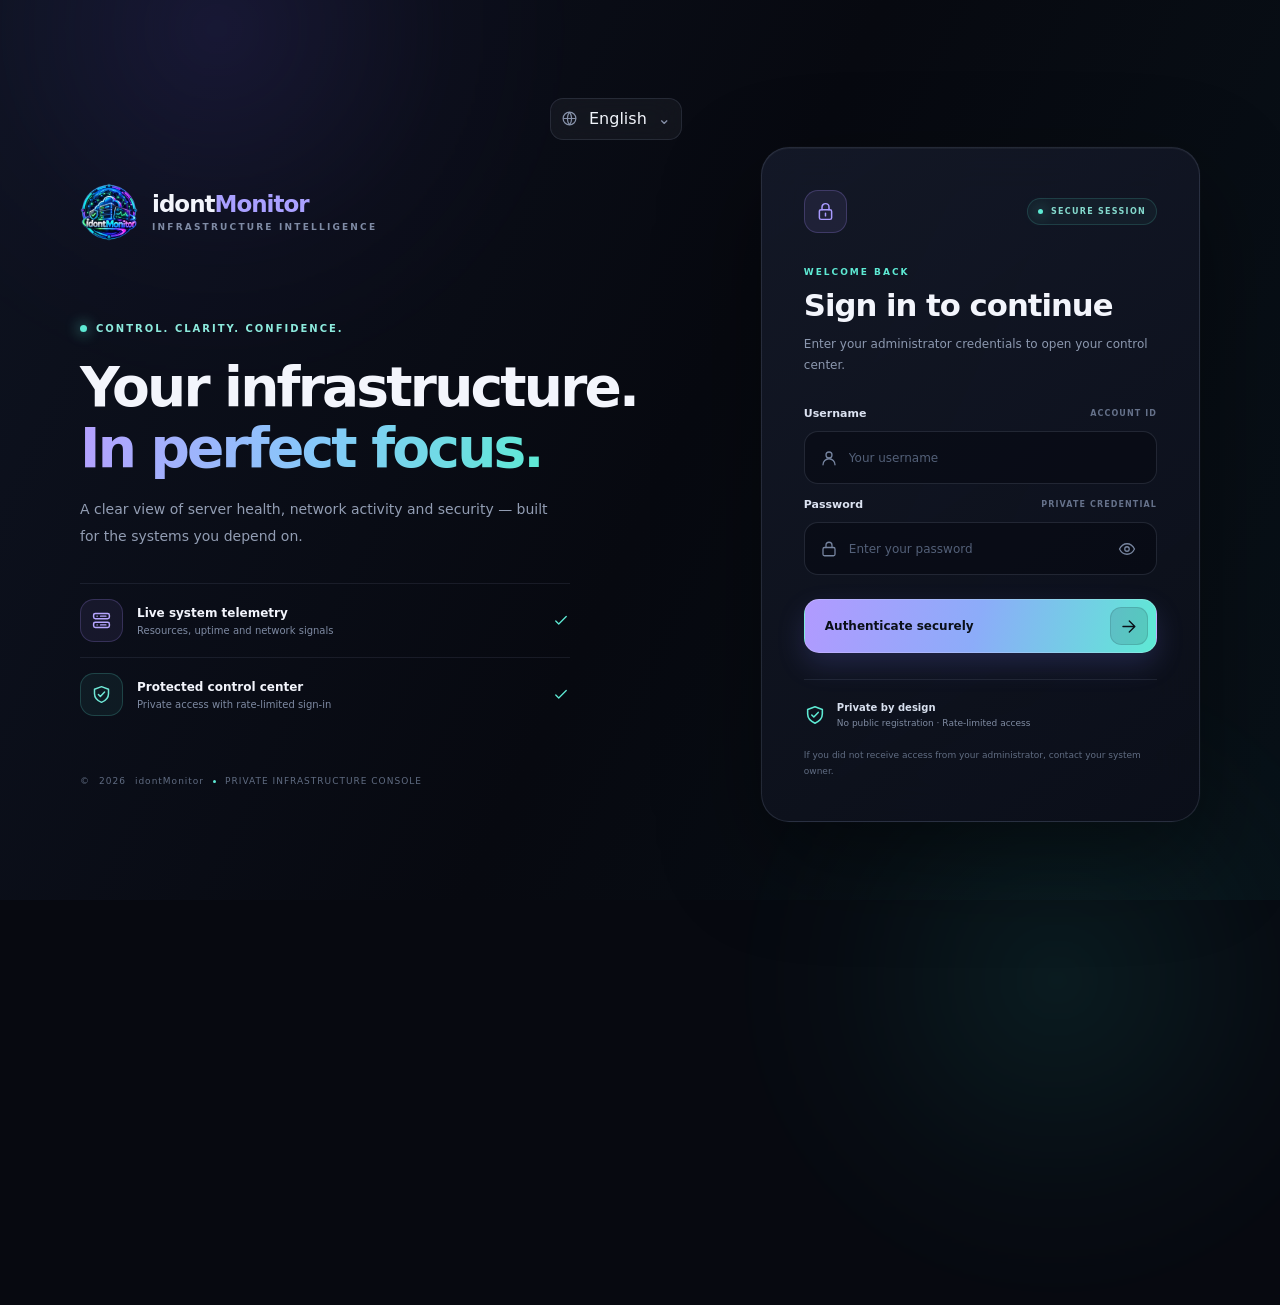
==== static/login.html @ 175f4ca8 "Update idontMonitor to v1.8.1" ====
<!doctype html>
<html lang="en">
<head>
<meta charset="utf-8">
<meta name="viewport" content="width=device-width,initial-scale=1,viewport-fit=cover">
<meta name="color-scheme" content="dark">
<meta name="theme-color" content="#070910">
<link rel="icon" type="image/svg+xml" href="/static/idontmonitor-mark.png?v=180">
<title>Secure access · idontMonitor</title>
<link rel="stylesheet" href="/static/style.css">
</head>
<body class="login-body">
<div class="login-grid" aria-hidden="true"></div>
<div class="login-orb login-orb-one" aria-hidden="true"></div>
<div class="login-orb login-orb-two" aria-hidden="true"></div>
<label class="language-control login-language" for="languageSelect"><svg viewBox="0 0 24 24" aria-hidden="true"><circle cx="12" cy="12" r="9"/><path d="M3 12h18M12 3a15 15 0 0 1 0 18M12 3a15 15 0 0 0 0 18"/></svg><select id="languageSelect" aria-label="Select language"><option value="en">English</option><option value="fa">فارسی</option></select></label>
<main class="login-layout">
  <section class="login-story" aria-label="idontMonitor introduction">
    <a class="login-brand" href="/login" aria-label="idontMonitor home">
      <span class="login-logo"><img src="/static/idontmonitor-mark.png?v=180" alt="idontMonitor logo" width="54" height="54"></span>
      <span><strong>idont<span>Monitor</span></strong><small>INFRASTRUCTURE INTELLIGENCE</small></span>
    </a>
    <div class="story-copy">
      <span class="story-kicker"><i></i> CONTROL. CLARITY. CONFIDENCE.</span>
      <h1>Your infrastructure.<br><span>In perfect focus.</span></h1>
      <p>A clear view of server health, network activity and security — built for the systems you depend on.</p>
    </div>
    <div class="login-feature-row">
      <div class="feature-icon"><svg viewBox="0 0 24 24" aria-hidden="true"><rect x="3" y="4" width="18" height="6" rx="2"/><rect x="3" y="14" width="18" height="6" rx="2"/><path d="M7 7h.01M7 17h.01M11 7h6M11 17h6"/></svg></div>
      <div><b>Live system telemetry</b><small>Resources, uptime and network signals</small></div>
      <span class="feature-check"><svg viewBox="0 0 24 24" aria-hidden="true"><path d="m5 12 4 4L19 6"/></svg></span>
    </div>
    <div class="login-feature-row">
      <div class="feature-icon mint-icon"><svg viewBox="0 0 24 24" aria-hidden="true"><path d="M12 3 20 6v5c0 5-3.5 8-8 10-4.5-2-8-5-8-10V6z"/><path d="m8.5 12 2.2 2.2 4.8-5"/></svg></div>
      <div><b>Protected control center</b><small>Private access with rate-limited sign-in</small></div>
      <span class="feature-check"><svg viewBox="0 0 24 24" aria-hidden="true"><path d="m5 12 4 4L19 6"/></svg></span>
    </div>
    <div class="login-copyright">© <span id="year"></span> idontMonitor <span class="copyright-dot"></span> PRIVATE INFRASTRUCTURE CONSOLE</div>
  </section>
  <section class="login-panel glass" aria-labelledby="loginTitle">
    <div class="panel-topline"><span class="secure-icon"><svg viewBox="0 0 24 24" aria-hidden="true"><rect x="5" y="10" width="14" height="11" rx="2"/><path d="M8 10V7a4 4 0 0 1 8 0v3M12 14v3"/></svg></span><span class="secure-label"><i></i> SECURE SESSION</span></div>
    <div class="login-heading"><p class="eyebrow">WELCOME BACK</p><h2 id="loginTitle">Sign in to continue</h2><p>Enter your administrator credentials to open your control center.</p></div>
    <form method="post" action="/login" id="loginForm" novalidate>
      <label for="username">Username <span>ACCOUNT ID</span></label>
      <div class="login-input-wrap"><svg viewBox="0 0 24 24" aria-hidden="true"><circle cx="12" cy="8" r="4"/><path d="M4 21a8 8 0 0 1 16 0"/></svg><input id="username" name="username" autocomplete="username" autocapitalize="none" spellcheck="false" required maxlength="128" placeholder="Your username"></div>
      <label for="password">Password <span>PRIVATE CREDENTIAL</span></label>
      <div class="login-input-wrap"><svg viewBox="0 0 24 24" aria-hidden="true"><rect x="4" y="10" width="16" height="11" rx="2"/><path d="M8 10V7a4 4 0 0 1 8 0v3"/></svg><input id="password" name="password" type="password" autocomplete="current-password" required maxlength="1024" placeholder="Enter your password"><button class="password-toggle" type="button" id="togglePassword" aria-label="Show password" title="Show password"><svg viewBox="0 0 24 24" aria-hidden="true"><path d="M2 12s3.5-7 10-7 10 7 10 7-3.5 7-10 7S2 12 2 12Z"/><circle cx="12" cy="12" r="3"/></svg></button></div>
      <p id="error" class="login-error" role="alert" hidden></p>
      <button class="login-submit" type="submit"><span class="submit-label">Authenticate securely</span><span class="submit-arrow"><svg viewBox="0 0 24 24" aria-hidden="true"><path d="M5 12h14M13 5l7 7-7 7"/></svg></span></button>
    </form>
    <div class="login-assurance"><svg viewBox="0 0 24 24" aria-hidden="true"><path d="M12 3 20 6v5c0 5-3.5 8-8 10-4.5-2-8-5-8-10V6z"/><path d="m8.5 12 2.2 2.2 4.8-5"/></svg><span><b>Private by design</b><small>No public registration · Rate-limited access</small></span></div>
    <p class="login-footnote">If you did not receive access from your administrator, contact your system owner.</p>
  </section>
</main>
<script>
const form=document.getElementById('loginForm');
const button=form.querySelector('.login-submit');
const errorBox=document.getElementById('error');
document.getElementById('year').textContent=new Date().getFullYear();
document.getElementById('togglePassword').addEventListener('click',()=>{const input=document.getElementById('password');const showing=input.type==='text';input.type=showing?'password':'text';const btn=document.getElementById('togglePassword');btn.setAttribute('aria-label',showing?'Show password':'Hide password');btn.title=showing?'Show password':'Hide password';});
form.addEventListener('submit',async e=>{e.preventDefault();errorBox.hidden=true;if(!form.reportValidity())return;button.disabled=true;button.classList.add('is-loading');button.querySelector('.submit-label').textContent='Verifying credentials…';const body=new URLSearchParams(new FormData(form));try{const r=await fetch('/login',{method:'POST',body,redirect:'manual',credentials:'same-origin'});if(r.status===303||r.type==='opaqueredirect'){location.href='/';return}const data=await r.json().catch(()=>({detail:'Sign-in failed. Please try again.'}));errorBox.textContent=data.detail||'Sign-in failed. Please try again.';errorBox.hidden=false;}catch{errorBox.textContent='Unable to reach the server. Check your connection and try again.';errorBox.hidden=false;}finally{button.disabled=false;button.classList.remove('is-loading');button.querySelector('.submit-label').textContent='Authenticate securely';}});
</script>
<script src="/static/i18n.js"></script></body>
</html>
---- static/style.css ----
@font-face{font-family:Vazirmatn;src:url("/static/fonts/Vazirmatn-Regular.ttf") format("truetype");font-weight:400;font-style:normal;font-display:swap}
@import url('');
:root{color-scheme:dark;--bg:#080a10;--panel:#10141f;--panel2:#141a28;--theme-glow:rgba(181,160,255,.14);--line:rgba(172,185,220,.13);--text:#f1f4fb;--muted:#8792aa;--purple:#a78bfa;--mint:#5eead4;--blue:#7dd3fc;--pink:#f0abfc;--amber:#fbbf24;--red:#fb7185;--radius:22px;font-family:Inter,ui-sans-serif,system-ui,-apple-system,BlinkMacSystemFont,"Segoe UI",sans-serif}*{box-sizing:border-box}html{scroll-behavior:smooth}body{margin:0;min-height:100vh;background:radial-gradient(ellipse at 12% -10%,rgba(124,58,237,.16),transparent 35%),radial-gradient(ellipse at 95% 15%,rgba(20,184,166,.09),transparent 28%),var(--bg);color:var(--text);overflow-x:hidden}body:after{content:"";position:fixed;inset:0;pointer-events:none;opacity:.12;background-image:linear-gradient(rgba(255,255,255,.025) 1px,transparent 1px),linear-gradient(90deg,rgba(255,255,255,.025) 1px,transparent 1px);background-size:36px 36px;mask-image:linear-gradient(to bottom,black,transparent 85%);z-index:-1}.aurora{display:none}.glass{background:linear-gradient(145deg,color-mix(in srgb,var(--panel) 94%,white 6%),color-mix(in srgb,var(--bg) 90%,var(--panel) 10%));border:1px solid var(--line);box-shadow:0 18px 60px rgba(0,0,0,.2)}.shell{display:grid;grid-template-columns:250px minmax(0,1fr);gap:26px;max-width:1720px;margin:auto;padding:26px;min-height:100vh}.sidebar{position:sticky;top:26px;height:calc(100vh - 52px);min-height:580px;border-radius:26px;padding:22px 14px;display:flex;flex-direction:column;z-index:30}.brand{display:flex;align-items:center;gap:12px;padding:2px 9px 28px;color:inherit;text-decoration:none}.brand-mark{display:grid;place-items:center;width:45px;height:45px;border-radius:15px;background:linear-gradient(145deg,#8b5cf6,#2dd4bf);color:#080a10;font-size:29px;font-weight:900;box-shadow:0 8px 30px rgba(139,92,246,.22)}.brand b{display:block;font-size:16px;letter-spacing:-.5px}.brand small{display:block;color:var(--muted);font-size:8px;letter-spacing:1.8px;margin-top:5px}.sidebar nav{display:grid;gap:6px}.sidebar nav a{display:flex;align-items:center;gap:13px;padding:13px 14px;border:1px solid transparent;border-radius:14px;color:#9da8be;text-decoration:none;font-size:13px;transition:.2s}.sidebar nav a:hover{background:rgba(255,255,255,.035);color:white}.sidebar nav a.active{background:linear-gradient(100deg,rgba(167,139,250,.17),rgba(94,234,212,.055));border-color:rgba(167,139,250,.2);color:white;box-shadow:inset 3px 0 var(--purple)}.nav-icon{width:21px;text-align:center;color:var(--purple);font-size:18px}.sidebar-bottom{margin-top:auto;border-top:1px solid var(--line);padding:17px 8px 2px;display:flex;align-items:center;gap:8px;flex-wrap:wrap;font-size:10px;color:var(--muted)}.sidebar-bottom small{margin-left:auto}.dot,.live-pill i,.status-badge i{width:7px;height:7px;border-radius:50%;background:var(--mint);box-shadow:0 0 12px var(--mint);display:inline-block;flex:0 0 auto}.main{min-width:0;padding:4px 0 0}.topbar{display:flex;justify-content:space-between;align-items:center;gap:18px;margin:6px 2px 30px}.eyebrow{font-size:9px;letter-spacing:2px;color:var(--mint);font-weight:800;margin:0 0 10px}.topbar h1{font-size:clamp(28px,3vw,42px);letter-spacing:-1.8px;margin:0;font-weight:720}.muted{color:var(--muted);font-size:13px;margin:8px 0 0}.top-actions{display:flex;align-items:center;gap:9px}.live-pill,.status-badge{font-size:9px;letter-spacing:1px;border:1px solid rgba(94,234,212,.18);background:rgba(94,234,212,.055);color:var(--mint);padding:10px 12px;border-radius:99px;display:flex;gap:8px;align-items:center;white-space:nowrap}.live-pill i{width:6px;height:6px}.icon-btn,.ghost,.primary{border:1px solid var(--line);background:rgba(255,255,255,.035);color:var(--text);border-radius:12px;padding:11px 14px;cursor:pointer;font:inherit;transition:.18s}.icon-btn:hover,.ghost:hover{border-color:rgba(167,139,250,.55);background:rgba(167,139,250,.08)}button:focus-visible,a:focus-visible,input:focus-visible,select:focus-visible{outline:2px solid var(--mint);outline-offset:3px}button:active{transform:scale(.98)}.page-view[hidden]{display:none!important}.page-view{display:grid;gap:18px;align-content:start;min-width:0}.stats-grid{display:grid;grid-template-columns:repeat(4,minmax(0,1fr));gap:14px}.metric{position:relative;overflow:hidden;border-radius:21px;padding:20px;min-width:0;isolation:isolate}.metric:before{content:"";position:absolute;right:-35px;top:-48px;width:130px;height:130px;border-radius:50%;background:var(--accent);filter:blur(55px);opacity:.17;z-index:-1}.purple{--accent:var(--purple)}.mint{--accent:var(--mint)}.blue{--accent:var(--blue)}.pink{--accent:var(--pink)}.metric-head{display:flex;justify-content:space-between;align-items:center;font-size:9px;letter-spacing:1.1px;color:#a7b2c8;gap:6px}.metric-icon{font-size:20px;color:var(--accent)}.metric-value{display:flex;align-items:baseline;gap:5px;margin:23px 0 16px;min-width:0}.metric-value strong{font-size:clamp(28px,3vw,40px);letter-spacing:-1.8px;overflow-wrap:anywhere;font-weight:720}.metric-value em{font-size:13px;color:var(--accent);font-style:normal}.metric-value.compact strong{font-size:clamp(22px,2vw,30px)}.meter{height:5px;border-radius:99px;background:rgba(255,255,255,.07);overflow:hidden}.meter i{display:block;height:100%;width:0;background:var(--accent,var(--purple));border-radius:99px;box-shadow:0 0 14px var(--accent,var(--purple));transition:width .45s}.metric-foot{display:flex;justify-content:space-between;gap:8px;margin-top:12px;color:var(--muted);font-size:10px}.spark{width:calc(100% + 20px);height:32px;margin:12px -10px -10px}.spark path{fill:none;stroke:var(--accent);stroke-width:2.2;vector-effect:non-scaling-stroke;filter:drop-shadow(0 0 4px var(--accent))}.network-note{font-size:10px;color:var(--muted);margin-top:12px;line-height:1.6}.quota-mini,.quota-track{height:7px;border-radius:99px;background:rgba(255,255,255,.07);overflow:hidden;margin-top:12px}.quota-mini i,.quota-track i{display:block;height:100%;width:0;background:linear-gradient(90deg,var(--purple),var(--mint));border-radius:99px;transition:width .4s}.panel{border-radius:var(--radius);padding:24px;min-width:0}.panel-head{display:flex;justify-content:space-between;align-items:flex-start;gap:14px;margin-bottom:22px}.panel h2{font-size:19px;letter-spacing:-.55px;margin:0}.section-sub{color:var(--muted);font-size:11px;line-height:1.7;margin:7px 0 0}.status-badge{font-size:9px;padding:8px 10px}.host-info{display:grid;grid-template-columns:repeat(2,minmax(0,1fr));gap:0 26px}.host-info>div{display:flex;justify-content:space-between;align-items:center;gap:12px;padding:14px 0;border-bottom:1px solid rgba(255,255,255,.055);min-width:0}.host-info span{font-size:11px;color:var(--muted)}.host-info b{font-size:11px;font-weight:550;text-align:right;max-width:65%;overflow-wrap:anywhere}.host-footer{border-top:1px solid var(--line);padding-top:15px;margin-top:12px;display:flex;align-items:center;gap:8px;color:var(--muted);font-size:10px}.chart-wrap{height:330px;position:relative}.chart-wrap canvas,.traffic-chart-wrap canvas{width:100%;height:100%;display:block}.chart-empty{position:absolute;inset:0;display:grid;place-items:center;color:var(--muted);font-size:12px;pointer-events:none}.chart-foot{display:flex;justify-content:space-between;gap:12px;color:var(--muted);font-size:10px;margin-top:15px}.legend{font-size:10px;color:var(--muted);display:flex;align-items:center;gap:7px;white-space:nowrap}.legend i{width:8px;height:8px;border-radius:50%;display:inline-block;margin-left:5px}.legend-purple{background:var(--purple);box-shadow:0 0 9px var(--purple)}.legend-mint{background:var(--mint);box-shadow:0 0 9px var(--mint)}.resource-row{margin:23px 0}.resource-row-head{display:flex;justify-content:space-between;gap:12px;font-size:12px;margin-bottom:9px}.resource-row-head span{color:#b6c0d3}.resource-row-head b{font-weight:550}.note{font-size:10px;color:var(--muted);line-height:1.8;margin:17px 0 0}.traffic-panel{overflow:hidden}.period-chip{padding:7px 10px;border:1px solid var(--line);border-radius:99px;color:var(--mint);font-size:9px;letter-spacing:1px;white-space:nowrap}.traffic-total{display:flex;align-items:baseline;gap:10px;flex-wrap:wrap}.traffic-total strong{font-size:clamp(30px,3.5vw,44px);letter-spacing:-1.8px}.traffic-total span{color:var(--muted);font-size:12px}.quota-track{height:9px;margin:17px 0 20px}.traffic-stats{display:grid;grid-template-columns:repeat(3,minmax(0,1fr));gap:10px}.traffic-stats>div{padding:15px;border-radius:15px;background:rgba(255,255,255,.025);border:1px solid rgba(255,255,255,.055);min-width:0}.traffic-stats span{display:block;color:var(--muted);font-size:10px;margin-bottom:8px}.traffic-stats b{font-size:13px;overflow-wrap:anywhere}.traffic-cumulative{margin:18px 0}.traffic-chart-wrap{height:120px;margin-top:20px}.settings-form{display:grid;gap:11px;max-width:680px}.settings-form label{font-size:12px;color:#dce4f3;margin-top:7px}.settings-form label span{display:block;color:var(--muted);font-size:10px;margin-top:5px;line-height:1.6}.settings-form input,.settings-form select{width:100%;min-height:46px;border:1px solid var(--line);border-radius:13px;background:#0c111c;color:var(--text);padding:12px 13px;font:inherit}.settings-form input:focus,.settings-form select:focus{border-color:var(--purple);outline:none;box-shadow:0 0 0 3px rgba(167,139,250,.1)}.form-actions{display:flex;align-items:center;gap:12px;flex-wrap:wrap;margin-top:9px}.primary{background:linear-gradient(110deg,#a78bfa,#5eead4);color:#071014;border:0;font-weight:800;padding:13px 17px}.form-actions span{font-size:11px;color:var(--mint)}.security-summary{padding:14px 16px;border:1px solid var(--line);border-radius:14px;background:rgba(255,255,255,.025);font-size:12px;font-weight:650;margin:0 0 12px}.security-summary.all-good{color:var(--mint);border-color:rgba(94,234,212,.22)}.security-summary.has-warning{color:var(--amber);border-color:rgba(251,191,36,.24)}.security-summary.has-unknown{color:var(--purple)}.security-list{display:grid;grid-template-columns:repeat(2,minmax(0,1fr));gap:10px}.security-list .security-item{display:flex;align-items:flex-start;gap:12px;margin:0;padding:15px;border:1px solid rgba(255,255,255,.06);background:rgba(255,255,255,.018);border-radius:15px}.security-state{width:30px;height:30px;display:grid;place-items:center;border-radius:10px;flex:0 0 auto;font-weight:800}.security-state.pass{color:var(--mint);background:rgba(94,234,212,.1)}.security-state.warn{color:var(--amber);background:rgba(251,191,36,.1)}.security-state.unknown{color:var(--purple);background:rgba(167,139,250,.1)}.security-item b{display:block;font-size:12px}.security-item small{display:block;color:var(--muted);font-size:10px;line-height:1.7;margin-top:5px}footer{display:flex;justify-content:space-between;gap:12px;flex-wrap:wrap;color:var(--muted);font-size:10px;padding:24px 4px 10px}.mobile-top{display:none}.nav-backdrop{position:fixed;inset:0;z-index:49;background:rgba(3,5,12,.72);backdrop-filter:blur(7px);-webkit-backdrop-filter:blur(7px)}.nav-backdrop[hidden]{display:none!important}.toast{position:fixed;bottom:24px;left:50%;transform:translate(-50%,20px);opacity:0;pointer-events:none;background:#151d2b;border:1px solid var(--line);border-radius:13px;padding:13px 17px;color:var(--text);font-size:12px;box-shadow:0 18px 55px #0008;transition:.2s;z-index:80;max-width:90vw}.toast.show{opacity:1;transform:translate(-50%,0)}
@media(max-width:1250px){.shell{grid-template-columns:220px minmax(0,1fr);gap:18px;padding:18px}.stats-grid{grid-template-columns:repeat(2,minmax(0,1fr))}}
@media(max-width:760px){.shell{display:block;padding:0 13px 25px}.mobile-top{display:flex;align-items:center;justify-content:space-between;position:sticky;top:0;z-index:45;padding:calc(10px + env(safe-area-inset-top)) 14px 10px;margin:0 -13px 19px;border-width:0 0 1px;border-radius:0;background:rgba(8,10,16,.91);backdrop-filter:blur(18px)}.mobile-top .brand{padding:0;gap:9px}.mobile-top .brand-mark{width:36px;height:36px;border-radius:12px;font-size:23px}.mobile-top .brand b{font-size:14px}.mobile-top .brand small{font-size:7px}.sidebar{display:flex;position:fixed;top:0;bottom:0;left:auto;right:0;width:min(84vw,340px);height:100dvh;min-height:0;max-height:100dvh;overflow-y:auto;overscroll-behavior:contain;padding:calc(20px + env(safe-area-inset-top)) 16px calc(18px + env(safe-area-inset-bottom));border-radius:24px 0 0 24px;background:rgba(10,13,23,.985);box-shadow:-24px 0 80px #000b;z-index:60;transform:translateX(110%);visibility:hidden;pointer-events:none;transition:transform .24s ease,visibility .24s ease}.sidebar.open{transform:translateX(0);visibility:visible;pointer-events:auto}.sidebar.open~.main{pointer-events:none}.desktop-brand{display:flex;padding:2px 6px 25px}.sidebar nav{display:grid;grid-template-columns:minmax(0,1fr);gap:7px}.sidebar nav a{font-size:13px;padding:15px 13px;min-height:49px}.sidebar nav a.active{box-shadow:inset -3px 0 var(--purple);border-color:rgba(167,139,250,.25)}.sidebar-bottom{margin-top:auto;padding-top:18px}.main{padding:0}.topbar{align-items:flex-start;margin:5px 1px 20px;gap:9px}.topbar h1{font-size:29px}.topbar .muted{font-size:12px}.top-actions{gap:6px;flex-wrap:wrap;justify-content:flex-end}.live-pill{padding:8px;font-size:8px}.ghost{font-size:11px;padding:9px 10px}.icon-btn{padding:9px 11px}.stats-grid{grid-template-columns:repeat(2,minmax(0,1fr));gap:10px}.metric{padding:15px 13px 12px;border-radius:18px}.metric-head{font-size:8px;letter-spacing:.55px}.metric-icon{font-size:16px}.metric-value{margin:17px 0 13px}.metric-value strong{font-size:clamp(24px,7vw,34px)}.metric-value.compact strong{font-size:clamp(18px,5vw,25px)}.metric-foot{font-size:9px;gap:5px;flex-wrap:wrap}.panel{padding:17px;border-radius:19px}.panel h2{font-size:18px}.page-view{gap:12px}.host-info{grid-template-columns:1fr}.host-info>div{padding:11px 0}.chart-wrap{height:255px}.chart-foot{font-size:9px}.traffic-total strong{font-size:32px}.traffic-stats{gap:7px}.traffic-stats>div{padding:11px 9px}.traffic-stats span{font-size:9px}.traffic-stats b{font-size:12px}.traffic-chart-wrap{height:100px}.section-sub{font-size:10px}.settings-form input,.settings-form select{min-height:48px;font-size:16px}.security-list{grid-template-columns:1fr}.form-actions .primary{width:100%}footer{font-size:9px;padding-bottom:calc(20px + env(safe-area-inset-bottom))}}
@media(max-width:370px){.shell{padding-left:9px;padding-right:9px}.mobile-top{margin-left:-9px;margin-right:-9px}.topbar{display:block}.top-actions{justify-content:flex-start;margin-top:13px}.metric{padding:13px 10px}.metric-head{font-size:7px}.metric-foot{font-size:8px}.traffic-stats{grid-template-columns:1fr}.traffic-stats>div{display:flex;justify-content:space-between;align-items:center}.traffic-stats span{margin:0}}
@media(prefers-reduced-motion:reduce){*,*:before,*:after{scroll-behavior:auto!important;animation:none!important;transition:none!important}}

/* v1.4.1 Theme Studio and account security */
.theme-grid{display:grid;grid-template-columns:repeat(4,minmax(0,1fr));gap:13px;margin:8px 0 18px}
.theme-card{min-width:0;text-align:left;color:var(--text);background:rgba(255,255,255,.025);border:1px solid var(--line);border-radius:17px;padding:10px;cursor:pointer;transition:transform .18s,border-color .18s,box-shadow .18s}
.theme-card:hover{transform:translateY(-2px);border-color:var(--purple)}
.theme-card.active{border-color:var(--purple);box-shadow:0 0 0 1px var(--purple),0 8px 28px var(--theme-glow)}
.theme-preview{height:68px;display:flex;align-items:flex-end;gap:5px;padding:8px;border-radius:11px;margin-bottom:10px;background:#090b14}
.theme-preview i{display:block;height:30%;flex:1;border-radius:5px;background:var(--ta)}
.theme-preview i:nth-child(2){height:70%;background:var(--tb)}.theme-preview i:nth-child(3){height:48%;background:var(--tc)}
.theme-preview.nebula{--ta:#b5a0ff;--tb:#5ce7cf;--tc:#818cf8}.theme-preview.cyber{--ta:#5ce7cf;--tb:#82adff;--tc:#a7f3d0}.theme-preview.crimson{--ta:#ff5470;--tb:#ff9a62;--tc:#fda4af}.theme-preview.arctic{--ta:#7dd3fc;--tb:#818cf8;--tc:#c4b5fd}.theme-preview.emerald{--ta:#4ade80;--tb:#2dd4bf;--tc:#a3e635}.theme-preview.solar{--ta:#fbbf24;--tb:#fb7185;--tc:#fdba74}.theme-preview.ultra{--ta:#d1d5db;--tb:#818cf8;--tc:#6b7280}
.theme-card b,.theme-card small{display:block;overflow-wrap:anywhere}.theme-card b{font-size:12px}.theme-card small{font-size:10px;color:var(--muted);margin-top:5px}
.panel-inset{margin-top:22px;padding-top:22px;border-top:1px solid var(--line)}.audit-list{display:grid;gap:9px}.audit-row{display:flex;align-items:center;gap:12px;padding:13px;border:1px solid var(--line);border-radius:13px;background:rgba(255,255,255,.02)}.audit-dot{width:9px;height:9px;border-radius:50%;flex:0 0 auto}.audit-dot.success{background:var(--mint);box-shadow:0 0 12px var(--mint)}.audit-dot.failed{background:var(--red);box-shadow:0 0 12px var(--red)}.audit-info{min-width:0;display:grid;gap:5px}.audit-info b{font-size:12px;overflow-wrap:anywhere}.audit-info small{font-size:10px;color:var(--muted);overflow-wrap:anywhere}
.form-divider{height:1px;background:var(--line);margin:25px 0}.settings-form input[type=password]{letter-spacing:.04em}
@media(max-width:900px){.theme-grid{grid-template-columns:repeat(2,minmax(0,1fr))}}@media(max-width:430px){.theme-card{padding:8px}.theme-preview{height:54px}.theme-card b{font-size:11px}}

@media(prefers-reduced-motion:reduce){.sidebar,.nav-backdrop,.meter i,.quota-track i{transition:none!important;scroll-behavior:auto!important}}

/* v1.6.0 — secure access experience and SVG icon system */
.brand-mark svg,.nav-icon svg,.icon-btn svg{width:1em;height:1em;display:block;fill:none;stroke:currentColor;stroke-width:1.8;stroke-linecap:round;stroke-linejoin:round}
.brand-mark svg{width:30px;height:30px;stroke:#081018;stroke-width:2.1}.brand-mark{flex:0 0 auto}.nav-icon{display:grid;place-items:center}.nav-icon svg{width:20px;height:20px}.icon-btn svg{width:19px;height:19px}.icon-btn{display:inline-flex;align-items:center;justify-content:center;gap:8px}
.login-body{min-height:100vh;min-height:100dvh;display:grid;place-items:center;position:relative;isolation:isolate;overflow:hidden;padding:clamp(22px,5vw,72px);background:#070910;color:#f3f5fc;font-family:Inter,ui-sans-serif,system-ui,-apple-system,BlinkMacSystemFont,"Segoe UI",sans-serif}
.login-body:after{opacity:.17;background-size:44px 44px;mask-image:radial-gradient(ellipse at 52% 45%,#000 0%,transparent 78%)}
.login-grid{position:absolute;inset:0;z-index:-3;pointer-events:none;background:linear-gradient(115deg,rgba(14,19,33,.95),rgba(7,9,16,.97) 52%,rgba(8,17,24,.96))}
.login-orb{position:absolute;z-index:-2;pointer-events:none;border-radius:50%;filter:blur(2px);opacity:.55;animation:login-float 14s ease-in-out infinite alternate}
.login-orb-one{width:min(58vw,760px);aspect-ratio:1;top:-38%;left:-12%;background:radial-gradient(circle,rgba(124,91,255,.2),rgba(124,91,255,.04) 44%,transparent 70%)}
.login-orb-two{width:min(52vw,650px);aspect-ratio:1;bottom:-45%;right:-8%;background:radial-gradient(circle,rgba(45,212,191,.17),rgba(45,212,191,.035) 48%,transparent 72%);animation-delay:-6s}
.login-layout{width:min(1120px,100%);display:grid;grid-template-columns:minmax(0,1.05fr) minmax(350px,.78fr);align-items:center;gap:clamp(34px,7vw,100px);margin:auto}
.login-story{min-width:0;padding:10px 0}.login-brand{display:inline-flex;align-items:center;gap:14px;color:inherit;text-decoration:none}.login-logo{width:54px;height:54px;border-radius:18px;display:grid;place-items:center;background:linear-gradient(145deg,#a78bfa,#5eead4);box-shadow:0 12px 40px rgba(139,92,246,.25),inset 0 1px rgba(255,255,255,.6)}.login-logo svg{width:39px;height:39px;fill:none;stroke:#091018;stroke-width:2.3;stroke-linecap:round;stroke-linejoin:round}.login-brand strong{display:block;font-size:23px;letter-spacing:-1px;font-weight:800}.login-brand strong span{color:#a9a0ff}.login-brand small{display:block;color:#7f8ba5;font-size:9px;letter-spacing:2.2px;margin-top:5px;font-weight:750}
.story-copy{margin:clamp(42px,8vh,88px) 0 34px}.story-kicker{display:inline-flex;align-items:center;gap:9px;color:#8ceadd;font-size:10px;letter-spacing:2px;font-weight:800}.story-kicker i,.secure-label i{width:7px;height:7px;display:inline-block;border-radius:50%;background:#5eead4;box-shadow:0 0 14px #5eead4}.story-copy h1{font-size:clamp(36px,4.3vw,61px);line-height:1.1;letter-spacing:-2.8px;margin:21px 0 18px;font-weight:760}.story-copy h1 span{background:linear-gradient(100deg,#b5a0ff 0%,#85c9f9 52%,#5eead4 100%);color:transparent;background-clip:text;-webkit-background-clip:text}.story-copy>p{max-width:470px;color:#929db3;font-size:14px;line-height:1.9;margin:0}
.login-feature-row{display:flex;align-items:center;gap:14px;padding:15px 0;border-top:1px solid rgba(173,188,220,.1);max-width:490px}.feature-icon{width:43px;height:43px;display:grid;place-items:center;border:1px solid rgba(167,139,250,.22);background:rgba(167,139,250,.08);border-radius:14px;color:#b6a5ff;flex:0 0 auto}.feature-icon svg,.feature-check svg,.secure-icon svg,.login-input-wrap>svg,.password-toggle svg,.login-submit svg,.login-assurance>svg{width:21px;height:21px;fill:none;stroke:currentColor;stroke-width:1.7;stroke-linecap:round;stroke-linejoin:round}.mint-icon{color:#6fe8d6;border-color:rgba(94,234,212,.2);background:rgba(94,234,212,.06)}.login-feature-row>div:nth-child(2){min-width:0;display:grid;gap:5px}.login-feature-row b{font-size:12px;font-weight:700}.login-feature-row small{color:#7e8aa2;font-size:10px}.feature-check{margin-left:auto;color:#5eead4;display:grid;place-items:center}.feature-check svg{width:18px;height:18px}.login-copyright{display:flex;align-items:center;gap:9px;margin-top:clamp(30px,5vh,55px);color:#606c82;font-size:9px;letter-spacing:1px;flex-wrap:wrap}.copyright-dot{width:3px;height:3px;background:#5eead4;border-radius:50%}
.login-panel{padding:clamp(25px,3.4vw,42px);border-radius:28px;background:linear-gradient(145deg,rgba(20,25,40,.94),rgba(11,15,25,.96));border-color:rgba(173,188,220,.15);box-shadow:0 35px 100px rgba(0,0,0,.42),0 0 0 1px rgba(255,255,255,.015),inset 0 1px rgba(255,255,255,.045);min-width:0;backdrop-filter:blur(22px);-webkit-backdrop-filter:blur(22px)}.panel-topline{display:flex;align-items:center;justify-content:space-between;gap:12px;margin-bottom:34px}.secure-icon{width:43px;height:43px;border-radius:14px;display:grid;place-items:center;color:#a99aff;border:1px solid rgba(167,139,250,.24);background:rgba(167,139,250,.09)}.secure-label{display:flex;align-items:center;gap:8px;border:1px solid rgba(94,234,212,.16);background:rgba(94,234,212,.045);border-radius:99px;padding:8px 10px;color:#85dace;font-size:8px;letter-spacing:1.3px;font-weight:800}.secure-label i{width:5px;height:5px}.login-heading .eyebrow{margin-bottom:10px}.login-heading h2{font-size:clamp(25px,2.4vw,31px);letter-spacing:-1px;margin:0;font-weight:760}.login-heading>p:last-child{font-size:12px;color:#8c98af;line-height:1.8;margin:11px 0 27px}.login-panel form{display:grid;gap:11px}.login-panel form>label{display:flex;align-items:center;justify-content:space-between;gap:12px;color:#dce3f2;font-size:11px;font-weight:650;margin-top:3px}.login-panel form>label span{color:#65718a;font-size:8px;letter-spacing:1.1px;font-weight:750}.login-input-wrap{display:flex;align-items:center;gap:11px;min-height:53px;padding:0 15px;border:1px solid rgba(159,174,207,.16);border-radius:14px;background:rgba(5,8,15,.48);color:#7785a0;transition:border-color .2s,box-shadow .2s,background .2s}.login-input-wrap:focus-within{border-color:rgba(167,139,250,.75);background:rgba(10,13,24,.8);box-shadow:0 0 0 4px rgba(167,139,250,.09),0 0 25px rgba(167,139,250,.055)}.login-input-wrap>svg{width:18px;height:18px;flex:0 0 auto}.login-input-wrap input{width:100%;min-width:0;border:0;outline:0;background:transparent;color:#f3f5fc;font:inherit;font-size:12px;padding:15px 0;box-shadow:none!important}.login-input-wrap input::placeholder{color:#536078}.password-toggle{display:grid;place-items:center;flex:0 0 auto;border:0;background:transparent;color:#7886a0;padding:5px;cursor:pointer}.password-toggle:hover{color:#d6d8ff}.password-toggle svg{width:18px;height:18px}.login-submit{margin-top:13px;min-height:54px;width:100%;display:flex;align-items:center;justify-content:space-between;gap:12px;padding:7px 8px 7px 20px;border:1px solid rgba(255,255,255,.18);border-radius:15px;background:linear-gradient(105deg,#b19aff 0%,#8cacf9 49%,#5eead4 100%);color:#0a1018;font:inherit;font-size:12px;font-weight:800;cursor:pointer;box-shadow:0 12px 28px rgba(111,117,237,.2);transition:transform .2s,filter .2s,box-shadow .2s}.login-submit:hover{filter:brightness(1.06);transform:translateY(-1px);box-shadow:0 15px 34px rgba(111,117,237,.28)}.login-submit:disabled{cursor:wait;opacity:.8;transform:none}.submit-arrow{width:38px;height:38px;display:grid;place-items:center;border-radius:11px;background:rgba(5,12,20,.12);border:1px solid rgba(5,12,20,.12)}.submit-arrow svg{width:19px;height:19px}.login-submit.is-loading .submit-arrow{animation:login-pulse 1s ease-in-out infinite}.login-error{margin:4px 0 0;padding:11px 12px;border:1px solid rgba(251,113,133,.24);border-radius:11px;background:rgba(251,113,133,.07);color:#ff9aa9;font-size:11px;line-height:1.65}.login-error[hidden]{display:none}.login-assurance{display:flex;align-items:center;gap:11px;border-top:1px solid rgba(173,188,220,.11);margin-top:26px;padding-top:22px;color:#5eead4}.login-assurance>svg{width:22px;height:22px;flex:0 0 auto}.login-assurance span{display:grid;gap:5px}.login-assurance b{font-size:10px;color:#d8e0ef}.login-assurance small{font-size:9px;color:#7f8ba2}.login-footnote{font-size:9px;line-height:1.8;color:#606c82;margin:19px 0 0}.login-panel button:focus-visible,.login-panel input:focus-visible{outline:2px solid #5eead4;outline-offset:3px}
@keyframes login-float{from{transform:translate3d(0,0,0) scale(1)}to{transform:translate3d(35px,25px,0) scale(1.08)}}@keyframes login-pulse{50%{opacity:.55;transform:scale(.94)}}
@media(max-width:850px){.login-body{display:block;padding:clamp(18px,4vw,30px) 18px 32px;overflow-x:clip}.login-layout{display:flex;flex-direction:column;align-items:stretch;gap:25px;width:100%;max-width:520px;margin:0 auto}.login-story{width:100%;min-width:0}.login-panel{width:100%;min-width:0;padding:clamp(21px,4.5vw,30px);border-radius:24px}.story-copy h1{font-size:clamp(34px,7vw,46px);letter-spacing:-1.8px}.login-brand strong{font-size:20px}.login-feature-row small{line-height:1.6}.login-copyright{display:none}}
@media(max-width:680px){.login-body{display:block;padding:23px 16px 30px}.login-layout{display:flex;flex-direction:column;align-items:stretch;gap:27px;max-width:440px}.login-story{padding:0}.login-logo{width:46px;height:46px;border-radius:15px}.login-logo svg{width:33px;height:33px}.login-brand strong{font-size:19px}.login-brand small{font-size:8px;letter-spacing:1.7px}.story-copy{margin:31px 0 20px}.story-kicker{font-size:8px;letter-spacing:1.5px}.story-copy h1{font-size:clamp(34px,9vw,45px);margin:15px 0 10px;letter-spacing:-1.8px}.story-copy>p{font-size:12px;line-height:1.75}.login-feature-row{padding:11px 0;gap:10px}.feature-icon{width:37px;height:37px;border-radius:12px}.login-feature-row b{font-size:11px}.login-feature-row small{font-size:9px}.login-copyright{display:none}.login-panel{padding:24px 21px;border-radius:23px}.panel-topline{margin-bottom:24px}.login-heading h2{font-size:26px}.login-heading>p:last-child{margin-bottom:22px}.login-input-wrap{min-height:51px}.login-submit{min-height:52px}.login-assurance{margin-top:22px;padding-top:18px}.login-footnote{margin-top:15px}.login-orb-one{width:100vw;top:-15%;left:-35%}.login-orb-two{width:100vw;bottom:-12%;right:-40%}}
@media(prefers-reduced-motion:reduce){.login-orb,.login-submit.is-loading .submit-arrow{animation:none!important}.login-submit{transition:none!important}}

.metric-icon svg{display:block;width:22px;height:22px;fill:none;stroke:currentColor;stroke-width:1.8;stroke-linecap:round;stroke-linejoin:round}

/* idontMonitor v1.6.0 — original network-flow identity */
.login-logo{overflow:hidden}.login-logo img{width:155%;height:155%;max-width:none;object-fit:cover;object-position:center;mix-blend-mode:screen}
.bandwidth-live{position:relative;overflow:hidden;padding:24px;border:1px solid rgba(106,151,202,.18);border-radius:24px;background:radial-gradient(ellipse at 0 0,rgba(29,185,255,.075),transparent 45%),radial-gradient(ellipse at 100% 100%,rgba(160,91,255,.07),transparent 42%),var(--panel);box-shadow:inset 0 1px rgba(255,255,255,.035)}
.bandwidth-head{display:flex;align-items:flex-start;justify-content:space-between;gap:15px;margin-bottom:20px}.bandwidth-head h2{font-size:22px;margin:0;letter-spacing:-.6px}.rate-source{display:flex;align-items:center;gap:8px;border:1px solid var(--line);border-radius:999px;padding:8px 11px;color:var(--muted);font-size:9px;font-weight:800;letter-spacing:.8px;white-space:nowrap}.rate-source i,.boot-status i{width:7px;height:7px;border-radius:50%;background:#8290a5;box-shadow:0 0 0 4px rgba(130,144,165,.1)}.rate-source.is-live i{background:#35e7b2;box-shadow:0 0 0 4px rgba(53,231,178,.1),0 0 14px #35e7b2}
.bandwidth-cards{display:grid;grid-template-columns:repeat(2,minmax(0,1fr));gap:14px}.bandwidth-card{min-width:0;padding:19px 20px 16px;border:1px solid var(--line);border-radius:19px;background:linear-gradient(140deg,rgba(255,255,255,.025),rgba(255,255,255,.008));position:relative;overflow:hidden}.bandwidth-card:after{content:"";position:absolute;inset:auto -45px -90px auto;width:180px;height:180px;border-radius:50%;filter:blur(35px);opacity:.1;pointer-events:none}.download-card:after{background:#35d6ff}.upload-card:after{background:#b18aff}.bandwidth-card-top{display:flex;align-items:center;gap:11px}.bandwidth-icon{display:grid;place-items:center;width:42px;height:42px;border-radius:14px;background:rgba(53,214,255,.09);border:1px solid rgba(53,214,255,.19);color:#35d6ff}.bandwidth-icon svg{width:22px;height:22px;fill:none;stroke:currentColor;stroke-width:1.7;stroke-linecap:round;stroke-linejoin:round}.upload-card .bandwidth-icon{color:#b18aff;background:rgba(177,138,255,.09);border-color:rgba(177,138,255,.2)}.bandwidth-label{display:grid;gap:4px;font-size:10px;font-weight:850;letter-spacing:1.1px}.bandwidth-label small{font-size:9px;color:var(--muted);font-weight:650;letter-spacing:.4px}.flow-dot{margin-left:auto;width:6px;height:6px;border-radius:50%;background:var(--muted);opacity:.7}.rate-source.is-live~.bandwidth-cards .flow-dot{background:#35e7b2;box-shadow:0 0 12px #35e7b2;animation:flow-blink 1.7s ease-in-out infinite}.bandwidth-rate{display:flex;align-items:baseline;justify-content:space-between;gap:10px;margin:21px 0 14px;flex-wrap:wrap}.bandwidth-rate strong{font-size:clamp(23px,3vw,34px);letter-spacing:-1.1px;font-variant-numeric:tabular-nums;overflow-wrap:anywhere}.download-card .bandwidth-rate strong{color:#35d6ff}.upload-card .bandwidth-rate strong{color:#b18aff}.bandwidth-rate span{color:var(--muted);font-size:11px;font-weight:700}.rate-meter{height:4px;border-radius:99px;background:rgba(150,165,195,.12);overflow:hidden}.rate-meter i{display:block;height:100%;width:0;border-radius:99px;transition:width .35s ease;background:linear-gradient(90deg,#278cff,#35e7df);box-shadow:0 0 12px rgba(53,214,255,.3)}.upload-card .rate-meter i{background:linear-gradient(90deg,#7c6cff,#c09aff);box-shadow:0 0 12px rgba(177,138,255,.3)}.bandwidth-foot{display:flex;justify-content:space-between;gap:12px;margin-top:13px;color:var(--muted);font-size:10px}.bandwidth-foot b{color:var(--text);font-size:11px;font-variant-numeric:tabular-nums}.bandwidth-chart-head{display:flex;justify-content:space-between;align-items:center;gap:12px;margin:22px 1px 8px;color:var(--muted);font-size:10px}.bandwidth-chart-head>span:last-child{display:flex;align-items:center;gap:5px}.bandwidth-chart-head i{display:inline-block;width:15px;height:3px;border-radius:9px;margin-left:3px}.legend-rx{background:#35d6ff}.legend-tx{background:#b18aff}.bandwidth-chart{height:112px;position:relative}.bandwidth-chart canvas{width:100%;height:100%;display:block}.bandwidth-chart .chart-empty{position:absolute;inset:0;display:grid;place-items:center;font-size:10px;color:var(--muted);pointer-events:none}.bandwidth-chart .chart-empty[style*="display: none"]{display:none!important}.bandwidth-meta{display:flex;justify-content:space-between;gap:10px;flex-wrap:wrap;margin-top:8px;padding-top:12px;border-top:1px solid var(--line);font-size:9px;color:var(--muted)}
.boot-screen{position:fixed;inset:0;z-index:9999;display:flex;flex-direction:column;align-items:center;justify-content:center;gap:0;overflow:hidden;background:#05070d;color:#eef7ff;transition:opacity .48s ease,visibility .48s ease}.boot-screen:before{content:"";position:absolute;inset:0;background:radial-gradient(ellipse at 50% 45%,rgba(0,149,255,.12),transparent 34%),radial-gradient(ellipse at 50% 55%,rgba(142,58,255,.09),transparent 48%);pointer-events:none}.boot-screen:after{content:"";position:absolute;inset:0;opacity:.16;background-image:linear-gradient(rgba(60,150,220,.13) 1px,transparent 1px),linear-gradient(90deg,rgba(60,150,220,.13) 1px,transparent 1px);background-size:48px 48px;mask-image:radial-gradient(ellipse at center,#000,transparent 75%);pointer-events:none}.boot-logo-wrap{position:relative;display:grid;place-items:center;width:min(42vw,300px);aspect-ratio:1;z-index:1}.boot-logo{width:78%;height:78%;object-fit:contain;filter:drop-shadow(0 0 24px rgba(0,178,255,.3));animation:boot-float 3s ease-in-out infinite}.boot-orbit{position:absolute;left:50%;top:50%;width:min(45vw,330px);aspect-ratio:1;border:1px solid transparent;border-top-color:#2de7ff;border-right-color:rgba(155,95,255,.8);border-radius:50%;transform:translate(-50%,-50%);box-shadow:0 -4px 22px rgba(0,207,255,.08);animation:boot-spin 3.2s linear infinite}.boot-orbit:after{content:"";position:absolute;top:11%;left:16%;width:7px;height:7px;border-radius:50%;background:#40f5df;box-shadow:0 0 16px 4px rgba(64,245,223,.7)}.boot-orbit-b{width:min(51vw,375px);border-top-color:rgba(53,214,255,.32);border-left-color:rgba(53,214,255,.85);border-right-color:rgba(168,95,255,.4);animation-direction:reverse;animation-duration:5.2s}.boot-wordmark{position:relative;z-index:1;margin-top:5px;font-size:clamp(30px,5vw,48px);font-weight:850;letter-spacing:-2px;text-shadow:0 0 24px rgba(0,180,255,.18)}.boot-wordmark span{background:linear-gradient(100deg,#27dfff,#8c76ff 70%,#c36cff);color:transparent;background-clip:text;-webkit-background-clip:text}.boot-caption{position:relative;z-index:1;margin:8px 0 26px;color:#718ca8;font-size:9px;font-weight:800;letter-spacing:3px}.boot-status{position:relative;z-index:1;display:flex;align-items:center;gap:9px;color:#9eafc6;font-size:10px}.boot-status i{background:#2de7ff;box-shadow:0 0 12px #2de7ff;animation:flow-blink 1.4s ease-in-out infinite}.boot-track{position:relative;z-index:1;width:min(220px,55vw);height:3px;border-radius:9px;background:rgba(100,130,170,.16);overflow:hidden;margin-top:14px}.boot-track i{display:block;width:36%;height:100%;border-radius:9px;background:linear-gradient(90deg,#28dfff,#8f73ff);box-shadow:0 0 12px #28dfff;animation:boot-progress 1.5s ease-in-out infinite}.boot-screen.boot-exit{opacity:0;visibility:hidden;pointer-events:none}.boot-screen.boot-exit .boot-logo{animation:none}@keyframes boot-spin{to{transform:translate(-50%,-50%) rotate(360deg)}}@keyframes boot-float{0%,100%{transform:translateY(0) scale(.99)}50%{transform:translateY(-6px) scale(1.015)}}@keyframes boot-progress{0%{transform:translateX(-110%)}100%{transform:translateX(390%)}}@keyframes flow-blink{0%,100%{opacity:.45}50%{opacity:1}}@media(max-width:760px){.bandwidth-live{padding:17px;border-radius:20px}.bandwidth-head{display:block}.rate-source{width:max-content;margin-top:13px}.bandwidth-cards{grid-template-columns:1fr}.bandwidth-card{padding:16px}.bandwidth-rate{margin:17px 0 12px}.bandwidth-chart{height:100px}.boot-logo-wrap{width:min(65vw,260px)}.boot-orbit{width:min(70vw,290px)}.boot-orbit-b{width:min(78vw,330px)}.boot-caption{letter-spacing:2px}}@media(prefers-reduced-motion:reduce){.boot-logo,.boot-orbit,.boot-track i,.boot-status i,.flow-dot{animation:none!important}.boot-screen,.rate-meter i{transition:none!important}}

@media(max-width:380px){.login-body{padding:16px 12px 24px}.login-layout{gap:21px}.login-panel{padding:19px 16px}.secure-label{font-size:7px;letter-spacing:.8px}.login-panel form>label span{font-size:7px;letter-spacing:.5px}.login-heading h2{font-size:23px}}

/* v1.6.2 Network Pulse boot screen and consistent metric iconography */
.boot-screen{background:radial-gradient(ellipse at 50% 42%,#101a32 0%,#080b16 42%,#03050a 100%);gap:0;padding:24px;isolation:isolate}
.boot-screen:before{background:radial-gradient(circle at 50% 42%,rgba(0,202,255,.23),transparent 28%),radial-gradient(ellipse at 50% 55%,rgba(141,74,255,.2),transparent 52%);animation:boot-aura 4s ease-in-out infinite alternate}
.boot-screen:after{opacity:.22;background-size:34px 34px}
.boot-logo-wrap{width:min(47vw,320px);margin-bottom:8px;filter:drop-shadow(0 0 28px rgba(36,196,255,.18))}
.boot-logo{width:72%;height:72%;animation:boot-float 2.5s ease-in-out infinite,boot-glow 2.6s ease-in-out infinite}
.boot-orbit{width:min(51vw,350px);border-width:2px;box-shadow:0 0 22px rgba(0,207,255,.18),inset 0 0 18px rgba(143,95,255,.08)}
.boot-orbit-b{width:min(59vw,410px);border-width:1px}
.boot-wordmark{font-size:clamp(32px,6vw,52px);margin-top:8px}
.boot-caption{font-size:10px;letter-spacing:2.5px;margin:10px 0 32px}
.boot-status{font-size:12px;gap:11px}
.boot-status i{width:9px;height:9px;border-radius:50%;box-shadow:0 0 16px 4px rgba(45,231,255,.45)}
.boot-track{width:min(280px,68vw);height:4px;margin-top:18px}
.boot-track i{animation-duration:1.1s}
.boot-core-ring{position:absolute;inset:17%;border:1px solid rgba(94,234,212,.22);border-radius:50%;animation:boot-ring 2.8s ease-out infinite}
.metric-icon{display:grid;place-items:center;width:38px;height:38px;border-radius:12px;background:color-mix(in srgb,var(--accent) 10%,transparent);border:1px solid color-mix(in srgb,var(--accent) 24%,transparent);flex:0 0 auto}
.metric-icon svg{width:22px;height:22px;fill:none;stroke:currentColor;stroke-width:1.65;stroke-linecap:round;stroke-linejoin:round;vector-effect:non-scaling-stroke}
.metric-icon-cpu{color:#b5a0ff}.metric-icon-ram{color:#5eead4}.metric-icon-disk{color:#7dd3fc}.metric-icon-cpu svg,.metric-icon-ram svg,.metric-icon-disk svg{filter:drop-shadow(0 0 4px currentColor)}
@keyframes boot-aura{from{opacity:.7;transform:scale(.98)}to{opacity:1;transform:scale(1.04)}}
@keyframes boot-glow{0%,100%{filter:drop-shadow(0 0 16px rgba(0,178,255,.24))}50%{filter:drop-shadow(0 0 34px rgba(111,100,255,.5))}}
@keyframes boot-ring{0%{transform:scale(.78);opacity:.65}100%{transform:scale(1.22);opacity:0}}
@media(max-width:760px){.boot-logo-wrap{width:min(65vw,270px)}.boot-orbit{width:min(73vw,305px)}.boot-orbit-b{width:min(83vw,350px)}.boot-wordmark{font-size:clamp(30px,8vw,42px)}.boot-caption{font-size:8px;letter-spacing:1.8px}.metric-icon{width:34px;height:34px;border-radius:11px}.metric-icon svg{width:20px;height:20px}}
@media(prefers-reduced-motion:reduce){.boot-screen:before,.boot-core-ring,.boot-logo{animation:none!important}}

/* v1.6.3 identity, icon and motion refinement */
.brand-mark-image{overflow:hidden;padding:3px;background:radial-gradient(circle at 30% 20%,rgba(45,223,255,.22),rgba(139,92,246,.16) 55%,rgba(7,10,18,.95));border:1px solid rgba(94,234,212,.22);box-shadow:0 0 24px rgba(40,190,255,.15),inset 0 0 14px rgba(167,139,250,.12)}
.brand-mark-image img{display:block;width:100%;height:100%;object-fit:contain;filter:drop-shadow(0 0 5px rgba(45,223,255,.24))}
.sidebar nav .nav-icon{display:grid;place-items:center;flex:0 0 25px;width:25px;height:25px;border:1px solid color-mix(in srgb,var(--purple) 25%,transparent);border-radius:9px;background:linear-gradient(145deg,rgba(167,139,250,.11),rgba(94,234,212,.035));color:#b8a8ff;transition:transform .24s ease,background .24s ease,box-shadow .24s ease}
.sidebar nav .nav-icon svg{display:block;width:18px;height:18px;fill:none;stroke:currentColor;stroke-width:1.7;stroke-linecap:round;stroke-linejoin:round;vector-effect:non-scaling-stroke}
.sidebar nav a:hover .nav-icon,.sidebar nav a.active .nav-icon{transform:translateY(-1px) scale(1.04);background:linear-gradient(145deg,rgba(167,139,250,.22),rgba(94,234,212,.11));box-shadow:0 0 16px rgba(167,139,250,.12)}
.metric-icon svg,.bandwidth-icon svg{width:22px;height:22px;fill:none;stroke:currentColor;stroke-width:1.7;stroke-linecap:round;stroke-linejoin:round}
.boot-screen{background:radial-gradient(ellipse at 50% 44%,rgba(12,100,190,.26),transparent 32%),radial-gradient(ellipse at 50% 58%,rgba(117,45,210,.20),transparent 50%),#05070d}
.boot-logo-wrap{width:min(50vw,340px);filter:drop-shadow(0 0 26px rgba(0,183,255,.18))}
.boot-logo{width:72%;height:72%;object-fit:contain;mix-blend-mode:screen;filter:drop-shadow(0 0 17px rgba(0,178,255,.36)) drop-shadow(0 0 36px rgba(142,80,255,.2))}
.boot-orbit{width:min(49vw,355px);border-width:2px;box-shadow:0 0 18px rgba(0,207,255,.13),inset 0 0 18px rgba(142,58,255,.08)}
.boot-orbit-b{width:min(57vw,420px)}
.boot-core-ring{position:absolute;inset:13%;border:1px solid rgba(93,225,255,.25);border-radius:50%;box-shadow:0 0 32px rgba(0,155,255,.12);animation:core-breathe 2.6s ease-in-out infinite}
.boot-screen .boot-wordmark{margin-top:12px;letter-spacing:-1.8px;font-size:clamp(32px,5.3vw,52px);text-shadow:0 0 30px rgba(0,180,255,.22)}
.boot-screen .boot-caption{margin-bottom:28px}
@keyframes core-breathe{0%,100%{transform:scale(.94);opacity:.5}50%{transform:scale(1.06);opacity:1}}
.metric,.panel,.bandwidth-card{animation:card-arrive .65s cubic-bezier(.2,.8,.2,1) both}
.metric:nth-child(2){animation-delay:.05s}.metric:nth-child(3){animation-delay:.1s}.metric:nth-child(4){animation-delay:.15s}
@keyframes card-arrive{from{opacity:.35;transform:translateY(9px)}to{opacity:1;transform:translateY(0)}}
.bandwidth-chart canvas,.chart-wrap canvas{animation:chart-glow 4.2s ease-in-out infinite;transform-origin:center}
.bandwidth-chart{position:relative;overflow:hidden}
.bandwidth-chart:after,.chart-wrap:after{content:"";position:absolute;top:0;bottom:0;left:-35%;width:24%;pointer-events:none;background:linear-gradient(90deg,transparent,rgba(90,205,255,.06),transparent);animation:chart-sweep 7s linear infinite}
@keyframes chart-sweep{to{left:115%}}
@keyframes chart-glow{0%,100%{filter:drop-shadow(0 0 0 rgba(54,214,255,0))}50%{filter:drop-shadow(0 0 3px rgba(54,214,255,.18))}}
@media(max-width:760px){.boot-logo-wrap{width:min(70vw,290px)}.boot-orbit{width:min(75vw,315px)}.boot-orbit-b{width:min(83vw,350px)}.brand-mark-image{width:36px;height:36px;padding:2px}}
@media(prefers-reduced-motion:reduce){.boot-core-ring,.metric,.panel,.bandwidth-card,.bandwidth-chart canvas,.chart-wrap canvas,.bandwidth-chart:after,.chart-wrap:after{animation:none!important}}


/* v1.7.0 dedicated animated speed-test lab */
.speedtest-page{gap:16px}.speedtest-hero{position:relative;isolation:isolate;overflow:hidden;min-height:310px;padding:clamp(22px,4vw,44px);border-radius:28px;display:grid;grid-template-columns:minmax(0,1fr) minmax(230px,.72fr);align-items:center;gap:24px;background:radial-gradient(ellipse at 78% 48%,rgba(30,125,255,.18),transparent 34%),radial-gradient(ellipse at 96% 10%,rgba(168,85,247,.16),transparent 35%),linear-gradient(135deg,rgba(15,24,42,.96),rgba(9,12,22,.96))}.speedtest-hero:before{content:"";position:absolute;inset:0;z-index:-1;opacity:.28;background-image:linear-gradient(rgba(70,170,255,.09) 1px,transparent 1px),linear-gradient(90deg,rgba(70,170,255,.09) 1px,transparent 1px);background-size:34px 34px;mask-image:radial-gradient(ellipse at 70% 50%,#000,transparent 70%)}.speedtest-hero-copy{max-width:650px;z-index:1}.speedtest-hero h2{font-size:clamp(27px,3.3vw,42px);line-height:1.12;letter-spacing:-1.6px;margin:0;max-width:560px}.speedtest-hero-copy>p:not(.eyebrow){color:var(--muted);font-size:13px;line-height:1.8;max-width:560px}.speedtest-target{display:flex;align-items:center;gap:9px;color:#a6b5ca;font-size:10px;margin-top:22px}.live-dot{width:8px;height:8px;border-radius:50%;background:#5eead4;box-shadow:0 0 15px #5eead4;animation:speed-pulse 1.5s ease-in-out infinite}.speedtest-orbit{position:absolute;right:13%;top:50%;width:310px;aspect-ratio:1;border:1px solid rgba(56,189,248,.16);border-radius:50%;transform:translate(50%,-50%);pointer-events:none;animation:speed-orbit 16s linear infinite}.speed-orbit-two{width:245px;border-color:rgba(167,139,250,.24);border-style:dashed;animation-duration:22s;animation-direction:reverse}.speed-gauge{position:relative;width:min(100%,270px);aspect-ratio:1;display:grid;place-items:center;justify-self:center;filter:drop-shadow(0 0 28px rgba(56,189,248,.12))}.gauge-ring{position:absolute;inset:6%;border-radius:50%;padding:9px;background:conic-gradient(from -135deg,#38bdf8 0deg,#5eead4 85deg,#8b5cf6 190deg,transparent 270deg);animation:gauge-idle 5s ease-in-out infinite}.gauge-ring:before{content:"";position:absolute;inset:3px;border-radius:50%;background:#0b1120;box-shadow:inset 0 0 35px rgba(56,189,248,.1)}.gauge-inner{position:absolute;inset:10%;border-radius:50%;display:flex;flex-direction:column;align-items:center;justify-content:center;background:radial-gradient(circle,rgba(26,42,68,.94),rgba(8,12,22,.97) 70%);border:1px solid rgba(125,211,252,.14);box-shadow:inset 0 0 35px rgba(56,189,248,.08)}.gauge-inner svg{width:44px;height:44px;margin-bottom:10px;fill:none;stroke:#5eead4;stroke-width:1.6;stroke-linecap:round;stroke-linejoin:round;filter:drop-shadow(0 0 8px rgba(94,234,212,.65))}.gauge-inner strong{font-size:clamp(18px,2.2vw,27px);letter-spacing:1px;background:linear-gradient(100deg,#f0f9ff,#5eead4,#b8a5ff);color:transparent;background-clip:text}.gauge-inner span{font-size:8px;letter-spacing:2px;color:#8b9ab3;margin-top:6px}.gauge-orbit-dot{position:absolute;width:9px;height:9px;top:9%;right:17%;border-radius:50%;background:#5eead4;box-shadow:0 0 17px 4px rgba(94,234,212,.7);animation:orbit-dot 4s linear infinite}.speedtest-page.is-running .gauge-ring{animation:gauge-spin 1.4s linear infinite}.speedtest-page.is-running .gauge-inner svg{animation:needle-pulse .6s ease-in-out infinite alternate}.speedtest-controls{display:flex;align-items:center;justify-content:space-between;gap:22px;padding:22px 25px;border-radius:21px}.speedtest-controls h2{font-size:20px;margin:0}.speedtest-controls .section-sub{max-width:650px}.speed-start{display:flex;align-items:center;justify-content:center;gap:9px;white-space:nowrap;min-width:190px;min-height:50px;box-shadow:0 8px 30px rgba(94,234,212,.12)}.speed-start svg{width:20px;height:20px;fill:none;stroke:currentColor;stroke-width:2;stroke-linecap:round;stroke-linejoin:round}.speed-start:disabled{opacity:.65;cursor:wait}.speedtest-results{display:grid;grid-template-columns:repeat(5,minmax(0,1fr));gap:12px}.speed-result{--speed-color:#38bdf8;position:relative;overflow:hidden;min-width:0;padding:19px 16px 16px;border:1px solid color-mix(in srgb,var(--speed-color) 22%,transparent);border-radius:20px;background:linear-gradient(145deg,color-mix(in srgb,var(--speed-color) 8%,#101522),rgba(10,13,23,.94));box-shadow:inset 0 1px rgba(255,255,255,.035);transition:transform .25s,border-color .25s,box-shadow .25s}.speed-result:after{content:"";position:absolute;left:-60%;top:0;bottom:0;width:35%;background:linear-gradient(90deg,transparent,color-mix(in srgb,var(--speed-color) 9%,transparent),transparent);transform:skewX(-15deg);pointer-events:none}.speedtest-page.is-running .speed-result:after{animation:speed-sheen 1.6s ease-in-out infinite}.speed-result:hover{transform:translateY(-3px);box-shadow:0 12px 35px color-mix(in srgb,var(--speed-color) 9%,transparent)}.download-result{--speed-color:#38dff8}.upload-result{--speed-color:#b69aff}.latency-result{--speed-color:#5eead4}.jitter-result{--speed-color:#7dd3fc}.loss-result{--speed-color:#f0abfc}.speed-result-icon{display:grid;place-items:center;width:38px;height:38px;border-radius:12px;border:1px solid color-mix(in srgb,var(--speed-color) 28%,transparent);background:color-mix(in srgb,var(--speed-color) 10%,transparent);color:var(--speed-color);margin-bottom:17px}.speed-result-icon svg{width:21px;height:21px;fill:none;stroke:currentColor;stroke-width:1.8;stroke-linecap:round;stroke-linejoin:round}.speed-result-label{display:block;color:#a4b1c6;font-size:9px;letter-spacing:1.5px;font-weight:800}.speed-result strong{display:block;white-space:nowrap;font-size:clamp(19px,2.2vw,28px);letter-spacing:-.9px;margin:8px 0 5px;color:var(--speed-color);text-shadow:0 0 18px color-mix(in srgb,var(--speed-color) 18%,transparent)}.speed-result small{display:block;color:var(--muted);font-size:9px;line-height:1.6;min-height:28px}.speed-result-bar{height:4px;border-radius:99px;background:rgba(255,255,255,.06);overflow:hidden;margin-top:15px}.speed-result-bar i{display:block;width:0;height:100%;border-radius:99px;background:var(--speed-color);box-shadow:0 0 10px var(--speed-color);transition:width 1s cubic-bezier(.2,.8,.2,1)}.speedtest-log{border-radius:22px}.speed-steps{display:grid;gap:9px}.speed-steps>div{display:flex;align-items:center;gap:14px;padding:13px 15px;border:1px solid rgba(255,255,255,.055);border-radius:14px;background:rgba(255,255,255,.018);transition:background .25s,border-color .25s,transform .25s}.speed-steps>div.active{border-color:rgba(56,189,248,.34);background:linear-gradient(90deg,rgba(56,189,248,.08),rgba(167,139,250,.035));transform:translateX(3px)}.speed-steps>div.done{border-color:rgba(94,234,212,.2)}.speed-steps>div.failed{border-color:rgba(251,113,133,.22)}.speed-steps>div>i{display:grid;place-items:center;width:34px;height:34px;border-radius:11px;background:rgba(167,139,250,.09);color:#b8a5ff;font-style:normal;font-size:10px;font-weight:800}.speed-steps>div>span{display:grid;gap:4px;flex:1}.speed-steps b{font-size:12px}.speed-steps small{font-size:10px;color:var(--muted)}.speed-steps em{font-style:normal;font-size:10px;color:var(--muted)}.speed-steps .active em{color:#38bdf8}.speed-steps .done em{color:#5eead4}.speedtest-log .note{line-height:1.8}.speedtest-page .panel-head{align-items:center}
@keyframes speed-orbit{to{transform:translate(50%,-50%) rotate(360deg)}}@keyframes gauge-idle{0%,100%{filter:hue-rotate(0deg);transform:rotate(-5deg)}50%{filter:hue-rotate(20deg);transform:rotate(5deg)}}@keyframes gauge-spin{to{transform:rotate(360deg)}}@keyframes orbit-dot{to{transform:rotate(360deg) translateX(112px) rotate(-360deg)}}@keyframes speed-pulse{50%{opacity:.45;box-shadow:0 0 4px #5eead4}}@keyframes needle-pulse{to{transform:scale(1.08);filter:drop-shadow(0 0 13px rgba(94,234,212,.9))}}@keyframes speed-sheen{0%{left:-60%}100%{left:130%}}
@media(max-width:1150px){.speedtest-results{grid-template-columns:repeat(3,minmax(0,1fr))}.speedtest-hero{grid-template-columns:minmax(0,1fr) 230px}}
@media(max-width:760px){.speedtest-hero{grid-template-columns:1fr;gap:8px;padding:23px 20px;min-height:0}.speedtest-hero h2{font-size:30px}.speedtest-hero-copy>p:not(.eyebrow){font-size:12px}.speed-gauge{width:min(66vw,235px);margin:7px auto 2px}.speedtest-orbit{right:50%;top:70%;width:240px;transform:translate(50%,-50%)}.speed-orbit-two{width:190px}.speedtest-controls{align-items:stretch;flex-direction:column;padding:19px}.speed-start{width:100%}.speedtest-results{grid-template-columns:repeat(2,minmax(0,1fr));gap:9px}.speed-result{padding:15px 13px}.speed-result strong{font-size:25px}.speed-result:last-child{grid-column:1/-1}.speedtest-log{padding:17px}.speed-steps>div{padding:11px;gap:10px}.speed-steps small{font-size:9px}.speedtest-target{margin-top:14px}}
@media(prefers-reduced-motion:reduce){.speedtest-orbit,.gauge-ring,.gauge-orbit-dot,.speedtest-page.is-running .gauge-inner svg,.speedtest-page.is-running .speed-result:after,.live-dot{animation:none!important}.speed-result,.speed-result-bar i,.speed-steps>div{transition:none!important}}

/* v1.7.0 Speed Test: dedicated animated network lab */
.nav-new{margin-left:auto;font-size:8px;font-weight:850;letter-spacing:1px;color:#65e8e0;border:1px solid #65e8e044;background:#65e8e011;border-radius:7px;padding:4px 6px}
.speedtest-hero{position:relative;isolation:isolate;overflow:hidden;min-height:420px;padding:35px 20px 28px;display:flex;flex-direction:column;align-items:center;justify-content:center;text-align:center;border-radius:28px;margin-bottom:18px;background:radial-gradient(ellipse at 50% 45%,rgba(0,193,255,.13),transparent 42%),radial-gradient(ellipse at 50% 55%,rgba(153,87,255,.13),transparent 60%),rgba(11,15,27,.8)}
.speedtest-grid-glow{position:absolute;inset:0;z-index:-1;opacity:.2;background-image:linear-gradient(#54cfff13 1px,transparent 1px),linear-gradient(90deg,#54cfff13 1px,transparent 1px);background-size:38px 38px;mask-image:radial-gradient(ellipse at center,#000,transparent 72%)}
.speed-orbit{position:absolute;left:50%;top:38%;width:230px;height:230px;border:1px solid #38dff855;border-radius:50%;transform:translate(-50%,-50%);pointer-events:none;box-shadow:0 0 28px #38dff811,inset 0 0 24px #38dff811}.orbit-one{animation:speedOrbit 8s linear infinite;border-top-color:#4ce6ff;border-right-color:#ac7bff}.orbit-two{width:270px;height:270px;border-style:dashed;border-color:#a78bfa55;animation:speedOrbit 15s linear infinite reverse}.orbit-three{width:310px;height:310px;border-color:#43e7d833;animation:speedOrbit 22s linear infinite}.speed-core{position:relative;margin:0 auto 22px;width:116px;height:116px;display:grid;place-items:center;border-radius:50%;background:radial-gradient(circle,#142c42,#090d18 68%);border:1px solid #5bdfff77;box-shadow:0 0 24px #38dfff22,0 0 70px #8b5cf622;animation:speedCorePulse 2.4s ease-in-out infinite}.speed-core img{width:76px;height:76px;object-fit:contain;filter:drop-shadow(0 0 14px #38dfff77);position:relative;z-index:1}.speed-core-pulse{position:absolute;inset:-8px;border:1px solid #38dfff66;border-radius:50%;animation:speedRipple 2.2s ease-out infinite}.speedtest-hero .eyebrow{color:#6ce8e2;letter-spacing:2.6px;font-size:10px}.speedtest-hero h2{font-size:clamp(25px,4vw,38px);letter-spacing:-1.1px;margin:9px 0}.speedtest-hero .section-sub{max-width:520px}.speed-start{display:inline-flex;align-items:center;justify-content:center;gap:10px;margin-top:22px;padding:15px 24px;border:1px solid #7be9ff99;border-radius:16px;color:#f4fcff;font-weight:850;letter-spacing:1.2px;background:linear-gradient(105deg,#0ea5e966,#7c3aed66);box-shadow:0 0 26px #38dfff22,inset 0 1px #ffffff22;cursor:pointer;transition:transform .2s,box-shadow .2s}.speed-start:hover{transform:translateY(-3px);box-shadow:0 8px 38px #38dfff33}.speed-start svg{width:19px;height:19px;fill:none;stroke:currentColor;stroke-width:2;stroke-linecap:round;stroke-linejoin:round}.speed-start.testing{animation:speedButtonPulse 1.2s ease-in-out infinite}.speed-start:disabled{cursor:wait}.speed-phase{font-size:9px;font-weight:800;letter-spacing:2px;color:#8fa5c5;margin-top:18px;min-height:14px}.speed-results{display:grid;grid-template-columns:repeat(5,minmax(0,1fr));gap:12px;margin-bottom:18px}.speed-result{padding:18px 16px;min-width:0;display:flex;flex-direction:column;gap:8px;position:relative;overflow:hidden}.speed-result:after{content:"";position:absolute;left:-45%;right:-45%;top:0;height:1px;background:linear-gradient(90deg,transparent,#4edfff88,transparent);transform:translateX(-100%);opacity:.5}.speed-page-enter .speed-result:after{animation:speedSweep 2.6s ease-in-out infinite}.speed-result-icon svg{width:24px;height:24px;fill:none;stroke:currentColor;stroke-width:1.7;stroke-linecap:round;stroke-linejoin:round}.download-result .speed-result-icon,.download-result strong{color:#38dff8}.upload-result .speed-result-icon,.upload-result strong{color:#b49aff}.latency-result .speed-result-icon,.latency-result strong{color:#5eead4}.jitter-result .speed-result-icon,.jitter-result strong{color:#f0abfc}.loss-result .speed-result-icon,.loss-result strong{color:#fbbf75}.speed-label{font-size:9px;letter-spacing:1.2px;color:var(--muted);font-weight:800}.speed-result strong{font-size:clamp(23px,2.4vw,34px);letter-spacing:-1px;overflow-wrap:anywhere}.speed-result small{font-size:10px;color:var(--muted)}.speed-history-panel{margin-bottom:20px}.speed-report-grid{display:grid;grid-template-columns:repeat(2,minmax(0,1fr));gap:0 24px}.speed-report-grid>div{display:flex;justify-content:space-between;gap:12px;padding:13px 0;border-bottom:1px solid var(--line);font-size:11px}.speed-report-grid span{color:var(--muted)}.speed-report-grid b{text-align:right;overflow-wrap:anywhere}.speed-page-enter .speed-core{animation:speedCorePulse 2.4s ease-in-out infinite, speedEntrance .7s cubic-bezier(.2,.8,.2,1) both}@keyframes speedOrbit{to{transform:translate(-50%,-50%) rotate(360deg)}}@keyframes speedCorePulse{0%,100%{box-shadow:0 0 24px #38dfff22,0 0 70px #8b5cf622;transform:scale(1)}50%{box-shadow:0 0 35px #38dfff44,0 0 95px #8b5cf633;transform:scale(1.035)}}@keyframes speedRipple{0%{transform:scale(.92);opacity:.85}100%{transform:scale(1.25);opacity:0}}@keyframes speedButtonPulse{50%{box-shadow:0 0 38px #38dfff55,0 0 70px #8b5cf622}}@keyframes speedSweep{0%,20%{transform:translateX(-100%)}70%,100%{transform:translateX(100%)}}@keyframes speedEntrance{from{opacity:0;filter:blur(8px)}to{opacity:1;filter:blur(0)}}@media(max-width:1100px){.speed-results{grid-template-columns:repeat(3,minmax(0,1fr))}}@media(max-width:760px){.speedtest-hero{min-height:390px;padding:26px 15px;border-radius:22px}.speed-orbit{top:34%;width:210px;height:210px}.orbit-two{width:245px;height:245px}.orbit-three{width:280px;height:280px}.speed-core{margin-bottom:18px}.speed-results{grid-template-columns:repeat(2,minmax(0,1fr));gap:9px}.speed-result{padding:15px 13px}.loss-result{grid-column:span 2}.speed-report-grid{grid-template-columns:1fr}.speed-report-grid>div{gap:10px}}@media(prefers-reduced-motion:reduce){.speed-orbit,.speed-core,.speed-core-pulse,.speed-start.testing,.speed-result:after{animation:none!important;transition:none!important}}
/* v1.7.1: focused brand mark and automotive-style live speed gauge */
.boot-logo{mix-blend-mode:screen;object-fit:contain;background:transparent!important;border:0!important;box-shadow:none!important}
.boot-logo-wrap{background:transparent!important;isolation:isolate}
.brand-mark-image img{mix-blend-mode:screen;object-fit:contain;background:transparent!important}
#page-speedtest .speedtest-hero{display:flex;flex-direction:column;justify-content:center;align-items:center;text-align:center;min-height:510px;padding:34px 24px;gap:10px;background:radial-gradient(ellipse at 50% 56%,rgba(27,109,185,.2),transparent 39%),radial-gradient(ellipse at 50% 85%,rgba(131,57,211,.12),transparent 48%),linear-gradient(145deg,#0b101d,#080b14)}
#page-speedtest .speedtest-hero:before{mask-image:radial-gradient(ellipse at center,#000,transparent 74%)}
#page-speedtest .speedtest-hero .speedtest-grid-glow{position:absolute;inset:0;pointer-events:none;background:radial-gradient(circle at 50% 46%,rgba(33,203,255,.08),transparent 32%)}
#page-speedtest .speedtest-hero .eyebrow{margin:0;z-index:2}
#page-speedtest .speedtest-hero h2{max-width:700px;font-size:clamp(26px,3vw,38px);margin:0;z-index:2}
#page-speedtest .speedtest-hero .section-sub{max-width:650px;margin:0;z-index:2}
.tachometer{position:relative;width:min(100%,440px);height:270px;margin:4px auto 0;z-index:2;filter:drop-shadow(0 0 26px rgba(43,199,255,.12))}
.tachometer-svg{position:absolute;inset:0;width:100%;height:220px;overflow:visible}
.tach-track{fill:none;stroke:rgba(145,170,205,.13);stroke-width:13;stroke-linecap:round}
.tach-active{fill:none;stroke:url(#tachTrack);stroke-width:7;stroke-linecap:round;stroke-dasharray:390;stroke-dashoffset:390;filter:drop-shadow(0 0 9px rgba(51,221,255,.6));transition:stroke-dashoffset .8s ease}
.tach-ticks{fill:none;stroke:rgba(183,208,238,.48);stroke-width:3;stroke-linecap:round}
.tach-needle{stroke:#eafaff;stroke-width:3;stroke-linecap:round;filter:drop-shadow(0 0 8px #35dff6);transform-origin:160px 164px;transform:rotate(-90deg);transition:transform 1.1s cubic-bezier(.16,.8,.2,1)}
.tach-hub{fill:#0c1628;stroke:#45e5fa;stroke-width:3;filter:drop-shadow(0 0 10px rgba(53,223,246,.8))}
.tach-readout{position:absolute;top:112px;left:0;right:0;display:flex;flex-direction:column;align-items:center;gap:2px}
.tach-readout strong{font-size:clamp(28px,4vw,44px);font-weight:850;letter-spacing:-1.5px;color:#e8f7ff;text-shadow:0 0 22px rgba(53,223,246,.35);font-variant-numeric:tabular-nums}
.tach-readout span{font-size:10px;letter-spacing:2px;text-transform:uppercase;color:#7b91ae}
.tach-label{position:absolute;top:194px;left:0;right:0;font-size:9px;font-weight:800;letter-spacing:3px;color:#75dce9}
#page-speedtest .speed-start{z-index:2;min-width:220px;min-height:52px;border-radius:15px}
#page-speedtest .speedtest-orbit{right:50%;top:48%;transform:translate(50%,-50%);width:370px;opacity:.42}
#page-speedtest .orbit-two{width:305px}
#page-speedtest .orbit-three{width:440px}
#page-speedtest.is-running .tach-active{stroke-dashoffset:120}
#page-speedtest.is-running .tach-needle{animation:needle-scan 2.8s ease-in-out infinite alternate}
#page-speedtest.is-running .tachometer{filter:drop-shadow(0 0 34px rgba(43,199,255,.25))}
@keyframes needle-scan{0%{transform:rotate(-72deg)}45%{transform:rotate(5deg)}75%{transform:rotate(-28deg)}100%{transform:rotate(48deg)}}
@media(max-width:760px){#page-speedtest .speedtest-hero{min-height:470px;padding:24px 15px}.tachometer{max-width:360px;height:245px}.tachometer-svg{height:195px}.tach-readout{top:98px}.tach-label{top:173px}#page-speedtest .speedtest-orbit{width:300px}#page-speedtest .orbit-two{width:245px}#page-speedtest .orbit-three{width:350px}}

/* v1.7.2 speed test diagnostics */
#speedChartCanvas{display:block;width:100%;height:180px;max-height:180px}.speed-chart-legend{display:flex;gap:18px;align-items:center;margin-top:10px;color:var(--muted);font-size:11px}.speed-chart-legend .dl{color:#35dff7}.speed-chart-legend .ul{color:#b69aff}.speed-chart-legend b{margin-left:auto;color:#eaf2ff;font-variant-numeric:tabular-nums}#page-speedtest.is-running .tach-needle{animation:needle-scan .85s ease-in-out infinite alternate;transform-origin:160px 164px}#page-speedtest.is-running .tach-active{animation:tach-sweep 1.5s ease-in-out infinite alternate}@keyframes tach-sweep{from{stroke-dashoffset:370}to{stroke-dashoffset:80}}.boot-logo-wrap{width:min(30vw,210px)!important;margin-bottom:0!important}.boot-logo{width:68%!important;height:68%!important}.boot-orbit{width:min(34vw,245px)!important}.boot-orbit-b{width:min(40vw,290px)!important}.boot-wordmark{font-size:clamp(25px,4vw,36px)!important;margin-top:0!important}.boot-caption{margin-bottom:18px!important}@media(max-width:760px){.boot-logo-wrap{width:min(48vw,190px)!important}.boot-orbit{width:min(53vw,220px)!important}.boot-orbit-b{width:min(60vw,250px)!important}}

/* v1.7.3: premium circular resource gauges */
.resource-gauges-panel{margin-bottom:18px;padding:22px}.resource-gauge-grid{display:grid;grid-template-columns:repeat(4,minmax(0,1fr));gap:14px;margin-top:20px}.resource-gauge-card{min-width:0;text-align:center;padding:18px 12px 15px;border:1px solid rgba(135,155,205,.17);border-radius:22px;background:radial-gradient(ellipse at 50% 0%,rgba(62,139,220,.09),transparent 68%),linear-gradient(145deg,rgba(23,30,48,.84),rgba(9,13,23,.84));box-shadow:inset 0 1px rgba(255,255,255,.035);transition:transform .25s,border-color .25s,box-shadow .25s}.resource-gauge-card:hover{transform:translateY(-3px);border-color:rgba(95,219,255,.35);box-shadow:0 14px 36px rgba(0,0,0,.2),0 0 24px rgba(70,180,255,.07)}.resource-gauge{position:relative;width:min(100%,190px);aspect-ratio:1;margin:0 auto 10px}.resource-gauge svg{width:100%;height:100%;display:block;transform:rotate(-90deg);overflow:visible}.gauge-track,.gauge-progress{fill:none;stroke-width:11}.gauge-track{stroke:rgba(123,145,181,.14)}.gauge-progress{stroke-linecap:round;stroke-dasharray:452.39;stroke-dashoffset:452.39;filter:drop-shadow(0 0 5px currentColor)}.cpu-progress{stroke:#a78bfa;color:#a78bfa}.ram-progress{stroke:#43e5cf;color:#43e5cf}.disk-progress{stroke:#42c8ff;color:#42c8ff}.swap-progress{stroke:#f0a5ff;color:#f0a5ff}.gauge-center{position:absolute;inset:0;display:flex;flex-direction:column;align-items:center;justify-content:center;gap:4px;pointer-events:none}.gauge-center strong{font-size:clamp(20px,2vw,28px);line-height:1.1;letter-spacing:-.8px;color:#f0f5ff;font-weight:850;max-width:95%;overflow-wrap:anywhere}.gauge-center span{font-size:8px;letter-spacing:1.6px;color:#8e9cb7;font-weight:850}.gauge-center b{font-size:14px;color:#d8e7ff;font-variant-numeric:tabular-nums}.resource-gauge-card h3{font-size:15px;margin:7px 0 6px}.resource-gauge-card p{display:flex;align-items:center;justify-content:center;gap:6px;margin:0;color:var(--muted);font-size:10px;line-height:1.5;min-height:28px}.gauge-dot{width:6px;height:6px;border-radius:50%;flex:none;box-shadow:0 0 9px currentColor}.cpu-dot{background:#a78bfa;color:#a78bfa}.ram-dot{background:#43e5cf;color:#43e5cf}.disk-dot{background:#42c8ff;color:#42c8ff}.swap-dot{background:#f0a5ff;color:#f0a5ff}
/* Logo assets contain artwork near their edges; always contain the image, never crop it. */
.boot-logo{width:68%!important;height:68%!important;max-width:100%;max-height:100%;object-fit:contain!important;object-position:center!important;mix-blend-mode:normal!important;clip-path:none!important}.brand-mark-image,.sidebar-brand img,.brand-logo img{object-fit:contain!important;object-position:center!important;max-width:100%;max-height:100%;clip-path:none!important}.login-logo img{width:100%!important;height:100%!important;max-width:100%!important;object-fit:contain!important;object-position:center!important;mix-blend-mode:normal!important}
@media(max-width:1050px){.resource-gauge-grid{grid-template-columns:repeat(2,minmax(0,1fr))}}@media(max-width:520px){.resource-gauge-grid{gap:9px}.resource-gauge-card{padding:13px 7px;border-radius:17px}.resource-gauge{width:min(100%,155px)}.gauge-center strong{font-size:20px}.gauge-center span{font-size:7px;letter-spacing:1px}.resource-gauge-card p{font-size:9px}}


/* v1.7.4 logo normalization: one source asset, no cropping in any viewport */
.brand-mark-image{width:48px;height:48px;min-width:48px;min-height:48px;display:grid;place-items:center;overflow:visible;padding:0!important;background:transparent!important;border:0!important;box-shadow:none!important}
.brand-mark-image img{display:block;width:100%!important;height:100%!important;max-width:100%!important;max-height:100%!important;object-fit:contain!important;object-position:center!important;aspect-ratio:1/1;clip-path:none!important;mix-blend-mode:normal!important}
.boot-logo-wrap{overflow:visible!important}
.boot-logo{display:block;width:78%!important;height:78%!important;max-width:100%!important;max-height:100%!important;object-fit:contain!important;object-position:center!important;clip-path:none!important;mix-blend-mode:normal!important}
.login-logo{overflow:hidden;isolation:isolate}
.login-logo img{display:block;width:100%!important;height:100%!important;max-width:100%!important;max-height:100%!important;object-fit:contain!important;object-position:center!important;clip-path:none!important;mix-blend-mode:normal!important;border:0!important;box-shadow:none!important}
@media(max-width:760px){.brand-mark-image{width:38px;height:38px;min-width:38px;min-height:38px}.boot-logo{width:78%!important;height:78%!important}}

/* v1.7.5 logo fix: use the complete uncropped emblem with transparent safe-area. */
.brand-mark-image{overflow:visible!important;display:grid!important;place-items:center!important;padding:0!important;background:transparent!important;border:0!important;box-shadow:none!important;clip-path:none!important}
.brand-mark-image img{display:block!important;width:100%!important;height:100%!important;object-fit:contain!important;object-position:center center!important;aspect-ratio:1/1!important;transform:none!important;clip-path:none!important;mix-blend-mode:normal!important}
.boot-logo-wrap{overflow:visible!important;display:grid!important;place-items:center!important}
.boot-logo{display:block!important;width:82%!important;height:82%!important;object-fit:contain!important;object-position:center center!important;transform-origin:center!important;clip-path:none!important;mix-blend-mode:normal!important;background:transparent!important;border:0!important;box-shadow:none!important}
.login-logo{overflow:visible!important;display:grid!important;place-items:center!important}
.login-logo img{display:block!important;width:100%!important;height:100%!important;object-fit:contain!important;object-position:center center!important;clip-path:none!important;mix-blend-mode:normal!important}

/* v1.7.5 logo fix: use the complete uncropped emblem with transparent safe-area. */
.brand-mark-image{overflow:visible!important;display:grid!important;place-items:center!important;padding:0!important;background:transparent!important;border:0!important;box-shadow:none!important;clip-path:none!important}
.brand-mark-image img{display:block!important;width:100%!important;height:100%!important;object-fit:contain!important;object-position:center center!important;aspect-ratio:1/1!important;transform:none!important;clip-path:none!important;mix-blend-mode:normal!important}
.boot-logo-wrap{overflow:visible!important;display:grid!important;place-items:center!important}
.boot-logo{display:block!important;width:82%!important;height:82%!important;object-fit:contain!important;object-position:center center!important;transform-origin:center!important;clip-path:none!important;mix-blend-mode:normal!important;background:transparent!important;border:0!important;box-shadow:none!important}
.login-logo{overflow:visible!important;display:grid!important;place-items:center!important}
.login-logo img{display:block!important;width:100%!important;height:100%!important;object-fit:contain!important;object-position:center center!important;clip-path:none!important;mix-blend-mode:normal!important}


/* v1.7.6: use the user's supplied idontMonitor artwork, cleanly masked and safely contained. */
.brand-mark-image{display:grid!important;place-items:center!important;overflow:visible!important;background:transparent!important;padding:0!important;border:0!important;box-shadow:none!important;flex:0 0 48px!important;width:48px!important;height:48px!important;min-width:48px!important;min-height:48px!important}
.brand-mark-image img{display:block!important;width:100%!important;height:100%!important;object-fit:contain!important;object-position:center!important;max-width:100%!important;max-height:100%!important;transform:none!important;clip-path:none!important;mix-blend-mode:normal!important}
.boot-logo-wrap{width:min(42vw,300px)!important;aspect-ratio:1!important;overflow:visible!important;display:grid!important;place-items:center!important}
.boot-logo{display:block!important;width:92%!important;height:92%!important;object-fit:contain!important;object-position:center!important;clip-path:none!important;transform:none!important;mix-blend-mode:normal!important;background:transparent!important}
.login-logo{width:58px!important;height:58px!important;overflow:visible!important;display:grid!important;place-items:center!important;background:transparent!important;box-shadow:none!important;border:0!important;border-radius:0!important}
.login-logo img{display:block!important;width:100%!important;height:100%!important;object-fit:contain!important;object-position:center!important;max-width:100%!important;max-height:100%!important;clip-path:none!important;mix-blend-mode:normal!important}
@media(max-width:760px){.brand-mark-image{width:38px!important;height:38px!important;min-width:38px!important;min-height:38px!important;flex-basis:38px!important}.boot-logo-wrap{width:min(62vw,270px)!important}.login-logo{width:50px!important;height:50px!important}}

/* v1.7.6 final: same complete user-provided logo in every location; never crop. */
.brand-mark-image img,.boot-logo,.login-logo img{object-fit:contain!important;object-position:center!important;overflow:visible!important;clip-path:none!important;transform:none!important;mix-blend-mode:normal!important}

/* v1.8.0 — localization controls and shared project footer */

.language-control{display:inline-flex;align-items:center;gap:7px;min-height:38px;padding:0 10px;border:1px solid var(--line);border-radius:12px;background:rgba(255,255,255,.035);color:var(--text)}
.language-control svg{width:17px;height:17px;fill:none;stroke:currentColor;stroke-width:1.6;flex:0 0 auto}
.language-control select{max-width:105px;background:transparent;border:0;color:inherit;font:inherit;font-size:11px;outline:none;cursor:pointer}
.language-control option{background:#10141f;color:#f1f4fb}
.site-footer{display:grid;grid-template-columns:1fr auto;align-items:center;gap:12px;border-top:1px solid var(--line);margin-top:24px;padding:20px 4px 12px}
.footer-brand{display:flex;align-items:center;gap:10px;flex-wrap:wrap}.footer-brand>span{color:var(--text)}.footer-brand small{color:var(--muted)}
.footer-links{display:flex;align-items:center;gap:9px}.footer-links a{display:inline-flex;align-items:center;gap:7px;padding:8px 11px;border:1px solid var(--line);border-radius:12px;color:var(--muted);text-decoration:none;transition:color .2s,border-color .2s,background .2s}.footer-links a:hover{color:var(--text);border-color:var(--purple);background:rgba(167,139,250,.08)}.footer-links svg{width:17px;height:17px;fill:currentColor;stroke:currentColor;stroke-width:1.1}
.footer-meta{grid-column:1/-1;display:flex;justify-content:space-between;gap:10px;flex-wrap:wrap;padding-top:12px;border-top:1px solid rgba(255,255,255,.045);font-size:10px;color:var(--muted)}
html[dir="rtl"] body,body.lang-fa{font-family:"Vazirmatn",Tahoma,"Noto Sans Arabic",Arial,sans-serif;letter-spacing:0}html[dir="rtl"] .topbar h1,html[dir="rtl"] .panel h2,html[dir="rtl"] .metric-value strong{letter-spacing:0}html[dir="rtl"] .sidebar nav a.active{box-shadow:inset -3px 0 var(--purple)}html[dir="rtl"] .host-info b{text-align:left}html[dir="rtl"] .footer-meta{direction:rtl}html[dir="rtl"] .login-language{right:auto;left:24px}
.login-language{position:absolute;top:20px;right:24px;z-index:10}
@media(max-width:760px){.site-footer{grid-template-columns:1fr;justify-items:center;text-align:center}.footer-brand,.footer-links{justify-content:center}.footer-meta{justify-content:center}.login-language{top:12px;right:12px}.language-control select{max-width:82px}}

/* v1.8.1: theme-aware language selector and Update Center */
.language-control{position:relative;display:flex;align-items:center;gap:8px;padding:0 10px;border:1px solid var(--line);border-radius:13px;background:rgba(255,255,255,.045);backdrop-filter:blur(16px);-webkit-backdrop-filter:blur(16px);color:var(--muted)}
.language-control>svg{width:17px;height:17px;fill:none;stroke:currentColor;stroke-width:1.7;flex:0 0 auto}
.language-control select{appearance:none;-webkit-appearance:none;border:0!important;outline:0;background:transparent!important;color:var(--text)!important;min-height:40px;padding:8px 24px 8px 3px!important;font:inherit;cursor:pointer;box-shadow:none!important}
.language-control:after{content:"⌄";position:absolute;right:10px;pointer-events:none;color:var(--muted)}
html[dir="rtl"] .language-control:after{right:auto;left:10px}html[dir="rtl"] .language-control select{padding:8px 3px 8px 24px!important}
.language-control option{background:#10141f;color:#f1f4fb}
.update-notice{position:relative;display:none;gap:14px;align-items:center;margin:0 0 20px;padding:17px 19px;border:1px solid color-mix(in srgb,var(--mint) 32%,var(--line));border-radius:20px;background:linear-gradient(120deg,color-mix(in srgb,var(--panel) 72%,var(--mint) 8%),color-mix(in srgb,var(--panel) 90%,transparent));box-shadow:0 18px 55px rgba(0,0,0,.17);backdrop-filter:blur(18px);-webkit-backdrop-filter:blur(18px);animation:updateIn .35s ease both}
.update-notice.visible{display:flex}.update-notice .update-icon{width:44px;height:44px;border-radius:14px;display:grid;place-items:center;background:rgba(94,234,212,.12);color:var(--mint);flex:0 0 auto}.update-notice svg{width:22px;height:22px;fill:none;stroke:currentColor;stroke-width:1.7}.update-notice .update-copy{flex:1;min-width:0}.update-notice h3{margin:0 0 5px;font-size:14px}.update-notice p{margin:0;color:var(--muted);font-size:11px;line-height:1.7}.update-notice .update-actions{display:flex;gap:8px;flex-wrap:wrap}.update-center{display:grid;gap:18px}.update-version-grid{display:grid;grid-template-columns:repeat(2,minmax(0,1fr));gap:12px}.update-version{padding:18px;border:1px solid var(--line);border-radius:16px;background:rgba(255,255,255,.025)}.update-version small{display:block;color:var(--muted);font-size:11px;margin-bottom:9px}.update-version strong{font-size:25px;letter-spacing:-.6px}.update-state{padding:13px 15px;border:1px solid var(--line);border-radius:14px;color:var(--muted);font-size:12px;line-height:1.7}.update-state.good{color:var(--mint);border-color:rgba(94,234,212,.25)}.update-state.warn{color:var(--amber);border-color:rgba(251,191,36,.25)}.update-progress{height:5px;border-radius:99px;background:rgba(255,255,255,.07);overflow:hidden}.update-progress i{display:block;height:100%;width:35%;background:linear-gradient(90deg,var(--purple),var(--mint));animation:updatePulse 1.3s ease-in-out infinite alternate}.update-log{max-height:220px;overflow:auto;padding:12px;border-radius:12px;background:rgba(0,0,0,.2);font:11px/1.8 ui-monospace,SFMono-Regular,Consolas,monospace;white-space:pre-wrap;overflow-wrap:anywhere;color:var(--muted)}@keyframes updateIn{from{opacity:0;transform:translateY(-7px)}to{opacity:1;transform:translateY(0)}}@keyframes updatePulse{from{width:20%;opacity:.65}to{width:80%;opacity:1}}
@media(max-width:850px){.update-notice{align-items:flex-start;flex-wrap:wrap}.update-notice .update-actions{width:100%}.update-notice .update-actions button{flex:1}.top-actions{flex-wrap:wrap;justify-content:flex-end}.update-version strong{font-size:21px}}
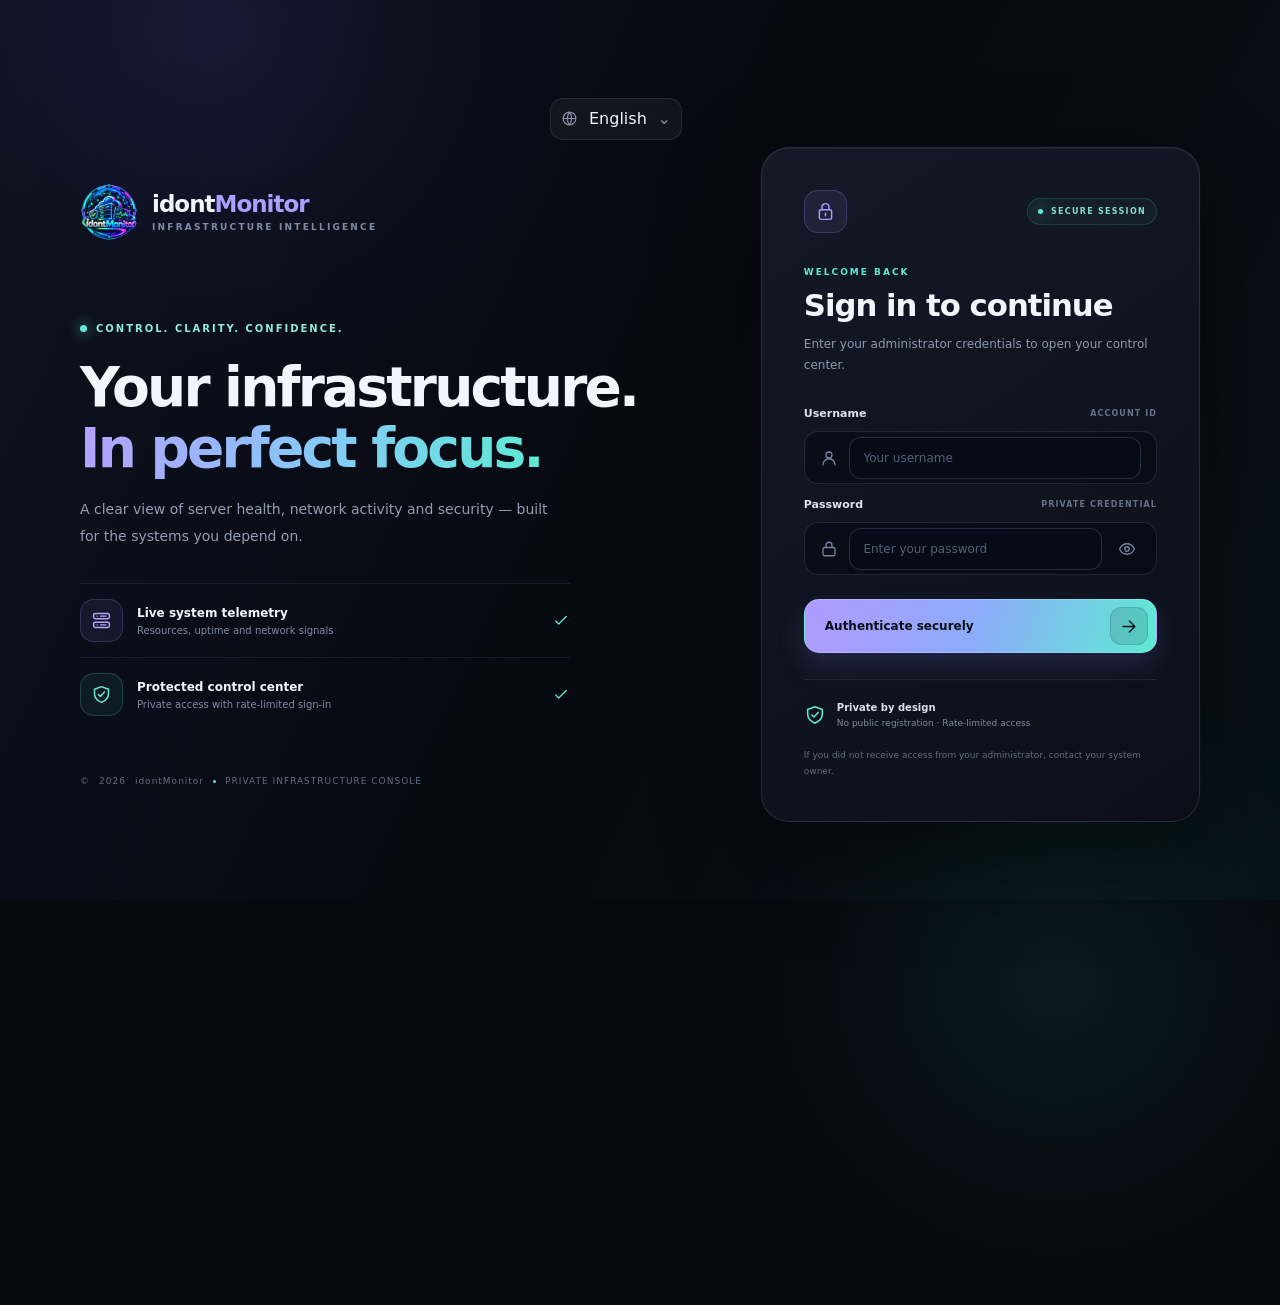
==== commit 94e774d6: "v1.9.9" ====
--- a/static/login.html
+++ b/static/login.html
@@ -5,7 +5,7 @@
 <meta name="viewport" content="width=device-width,initial-scale=1,viewport-fit=cover">
 <meta name="color-scheme" content="dark">
 <meta name="theme-color" content="#070910">
-<link rel="icon" type="image/svg+xml" href="/static/idontmonitor-mark.png?v=180">
+<link rel="icon" type="image/svg+xml" href="/static/idontmonitor-mark.png?v=198">
 <title>Secure access · idontMonitor</title>
 <link rel="stylesheet" href="/static/style.css">
 </head>
@@ -17,7 +17,7 @@
 <main class="login-layout">
   <section class="login-story" aria-label="idontMonitor introduction">
     <a class="login-brand" href="/login" aria-label="idontMonitor home">
-      <span class="login-logo"><img src="/static/idontmonitor-mark.png?v=180" alt="idontMonitor logo" width="54" height="54"></span>
+      <span class="login-logo"><img src="/static/idontmonitor-mark.png?v=198" alt="idontMonitor logo" width="54" height="54"></span>
       <span><strong>idont<span>Monitor</span></strong><small>INFRASTRUCTURE INTELLIGENCE</small></span>
     </a>
     <div class="story-copy">
--- a/static/style.css
+++ b/static/style.css
@@ -1,5 +1,4 @@
 @font-face{font-family:Vazirmatn;src:url("/static/fonts/Vazirmatn-Regular.ttf") format("truetype");font-weight:400;font-style:normal;font-display:swap}
-@import url('');
 :root{color-scheme:dark;--bg:#080a10;--panel:#10141f;--panel2:#141a28;--theme-glow:rgba(181,160,255,.14);--line:rgba(172,185,220,.13);--text:#f1f4fb;--muted:#8792aa;--purple:#a78bfa;--mint:#5eead4;--blue:#7dd3fc;--pink:#f0abfc;--amber:#fbbf24;--red:#fb7185;--radius:22px;font-family:Inter,ui-sans-serif,system-ui,-apple-system,BlinkMacSystemFont,"Segoe UI",sans-serif}*{box-sizing:border-box}html{scroll-behavior:smooth}body{margin:0;min-height:100vh;background:radial-gradient(ellipse at 12% -10%,rgba(124,58,237,.16),transparent 35%),radial-gradient(ellipse at 95% 15%,rgba(20,184,166,.09),transparent 28%),var(--bg);color:var(--text);overflow-x:hidden}body:after{content:"";position:fixed;inset:0;pointer-events:none;opacity:.12;background-image:linear-gradient(rgba(255,255,255,.025) 1px,transparent 1px),linear-gradient(90deg,rgba(255,255,255,.025) 1px,transparent 1px);background-size:36px 36px;mask-image:linear-gradient(to bottom,black,transparent 85%);z-index:-1}.aurora{display:none}.glass{background:linear-gradient(145deg,color-mix(in srgb,var(--panel) 94%,white 6%),color-mix(in srgb,var(--bg) 90%,var(--panel) 10%));border:1px solid var(--line);box-shadow:0 18px 60px rgba(0,0,0,.2)}.shell{display:grid;grid-template-columns:250px minmax(0,1fr);gap:26px;max-width:1720px;margin:auto;padding:26px;min-height:100vh}.sidebar{position:sticky;top:26px;height:calc(100vh - 52px);min-height:580px;border-radius:26px;padding:22px 14px;display:flex;flex-direction:column;z-index:30}.brand{display:flex;align-items:center;gap:12px;padding:2px 9px 28px;color:inherit;text-decoration:none}.brand-mark{display:grid;place-items:center;width:45px;height:45px;border-radius:15px;background:linear-gradient(145deg,#8b5cf6,#2dd4bf);color:#080a10;font-size:29px;font-weight:900;box-shadow:0 8px 30px rgba(139,92,246,.22)}.brand b{display:block;font-size:16px;letter-spacing:-.5px}.brand small{display:block;color:var(--muted);font-size:8px;letter-spacing:1.8px;margin-top:5px}.sidebar nav{display:grid;gap:6px}.sidebar nav a{display:flex;align-items:center;gap:13px;padding:13px 14px;border:1px solid transparent;border-radius:14px;color:#9da8be;text-decoration:none;font-size:13px;transition:.2s}.sidebar nav a:hover{background:rgba(255,255,255,.035);color:white}.sidebar nav a.active{background:linear-gradient(100deg,rgba(167,139,250,.17),rgba(94,234,212,.055));border-color:rgba(167,139,250,.2);color:white;box-shadow:inset 3px 0 var(--purple)}.nav-icon{width:21px;text-align:center;color:var(--purple);font-size:18px}.sidebar-bottom{margin-top:auto;border-top:1px solid var(--line);padding:17px 8px 2px;display:flex;align-items:center;gap:8px;flex-wrap:wrap;font-size:10px;color:var(--muted)}.sidebar-bottom small{margin-left:auto}.dot,.live-pill i,.status-badge i{width:7px;height:7px;border-radius:50%;background:var(--mint);box-shadow:0 0 12px var(--mint);display:inline-block;flex:0 0 auto}.main{min-width:0;padding:4px 0 0}.topbar{display:flex;justify-content:space-between;align-items:center;gap:18px;margin:6px 2px 30px}.eyebrow{font-size:9px;letter-spacing:2px;color:var(--mint);font-weight:800;margin:0 0 10px}.topbar h1{font-size:clamp(28px,3vw,42px);letter-spacing:-1.8px;margin:0;font-weight:720}.muted{color:var(--muted);font-size:13px;margin:8px 0 0}.top-actions{display:flex;align-items:center;gap:9px}.live-pill,.status-badge{font-size:9px;letter-spacing:1px;border:1px solid rgba(94,234,212,.18);background:rgba(94,234,212,.055);color:var(--mint);padding:10px 12px;border-radius:99px;display:flex;gap:8px;align-items:center;white-space:nowrap}.live-pill i{width:6px;height:6px}.icon-btn,.ghost,.primary{border:1px solid var(--line);background:rgba(255,255,255,.035);color:var(--text);border-radius:12px;padding:11px 14px;cursor:pointer;font:inherit;transition:.18s}.icon-btn:hover,.ghost:hover{border-color:rgba(167,139,250,.55);background:rgba(167,139,250,.08)}button:focus-visible,a:focus-visible,input:focus-visible,select:focus-visible{outline:2px solid var(--mint);outline-offset:3px}button:active{transform:scale(.98)}.page-view[hidden]{display:none!important}.page-view{display:grid;gap:18px;align-content:start;min-width:0}.stats-grid{display:grid;grid-template-columns:repeat(4,minmax(0,1fr));gap:14px}.metric{position:relative;overflow:hidden;border-radius:21px;padding:20px;min-width:0;isolation:isolate}.metric:before{content:"";position:absolute;right:-35px;top:-48px;width:130px;height:130px;border-radius:50%;background:var(--accent);filter:blur(55px);opacity:.17;z-index:-1}.purple{--accent:var(--purple)}.mint{--accent:var(--mint)}.blue{--accent:var(--blue)}.pink{--accent:var(--pink)}.metric-head{display:flex;justify-content:space-between;align-items:center;font-size:9px;letter-spacing:1.1px;color:#a7b2c8;gap:6px}.metric-icon{font-size:20px;color:var(--accent)}.metric-value{display:flex;align-items:baseline;gap:5px;margin:23px 0 16px;min-width:0}.metric-value strong{font-size:clamp(28px,3vw,40px);letter-spacing:-1.8px;overflow-wrap:anywhere;font-weight:720}.metric-value em{font-size:13px;color:var(--accent);font-style:normal}.metric-value.compact strong{font-size:clamp(22px,2vw,30px)}.meter{height:5px;border-radius:99px;background:rgba(255,255,255,.07);overflow:hidden}.meter i{display:block;height:100%;width:0;background:var(--accent,var(--purple));border-radius:99px;box-shadow:0 0 14px var(--accent,var(--purple));transition:width .45s}.metric-foot{display:flex;justify-content:space-between;gap:8px;margin-top:12px;color:var(--muted);font-size:10px}.spark{width:calc(100% + 20px);height:32px;margin:12px -10px -10px}.spark path{fill:none;stroke:var(--accent);stroke-width:2.2;vector-effect:non-scaling-stroke;filter:drop-shadow(0 0 4px var(--accent))}.network-note{font-size:10px;color:var(--muted);margin-top:12px;line-height:1.6}.quota-mini,.quota-track{height:7px;border-radius:99px;background:rgba(255,255,255,.07);overflow:hidden;margin-top:12px}.quota-mini i,.quota-track i{display:block;height:100%;width:0;background:linear-gradient(90deg,var(--purple),var(--mint));border-radius:99px;transition:width .4s}.panel{border-radius:var(--radius);padding:24px;min-width:0}.panel-head{display:flex;justify-content:space-between;align-items:flex-start;gap:14px;margin-bottom:22px}.panel h2{font-size:19px;letter-spacing:-.55px;margin:0}.section-sub{color:var(--muted);font-size:11px;line-height:1.7;margin:7px 0 0}.status-badge{font-size:9px;padding:8px 10px}.host-info{display:grid;grid-template-columns:repeat(2,minmax(0,1fr));gap:0 26px}.host-info>div{display:flex;justify-content:space-between;align-items:center;gap:12px;padding:14px 0;border-bottom:1px solid rgba(255,255,255,.055);min-width:0}.host-info span{font-size:11px;color:var(--muted)}.host-info b{font-size:11px;font-weight:550;text-align:right;max-width:65%;overflow-wrap:anywhere}.host-footer{border-top:1px solid var(--line);padding-top:15px;margin-top:12px;display:flex;align-items:center;gap:8px;color:var(--muted);font-size:10px}.chart-wrap{height:330px;position:relative}.chart-wrap canvas,.traffic-chart-wrap canvas{width:100%;height:100%;display:block}.chart-empty{position:absolute;inset:0;display:grid;place-items:center;color:var(--muted);font-size:12px;pointer-events:none}.chart-foot{display:flex;justify-content:space-between;gap:12px;color:var(--muted);font-size:10px;margin-top:15px}.legend{font-size:10px;color:var(--muted);display:flex;align-items:center;gap:7px;white-space:nowrap}.legend i{width:8px;height:8px;border-radius:50%;display:inline-block;margin-left:5px}.legend-purple{background:var(--purple);box-shadow:0 0 9px var(--purple)}.legend-mint{background:var(--mint);box-shadow:0 0 9px var(--mint)}.resource-row{margin:23px 0}.resource-row-head{display:flex;justify-content:space-between;gap:12px;font-size:12px;margin-bottom:9px}.resource-row-head span{color:#b6c0d3}.resource-row-head b{font-weight:550}.note{font-size:10px;color:var(--muted);line-height:1.8;margin:17px 0 0}.traffic-panel{overflow:hidden}.period-chip{padding:7px 10px;border:1px solid var(--line);border-radius:99px;color:var(--mint);font-size:9px;letter-spacing:1px;white-space:nowrap}.traffic-total{display:flex;align-items:baseline;gap:10px;flex-wrap:wrap}.traffic-total strong{font-size:clamp(30px,3.5vw,44px);letter-spacing:-1.8px}.traffic-total span{color:var(--muted);font-size:12px}.quota-track{height:9px;margin:17px 0 20px}.traffic-stats{display:grid;grid-template-columns:repeat(3,minmax(0,1fr));gap:10px}.traffic-stats>div{padding:15px;border-radius:15px;background:rgba(255,255,255,.025);border:1px solid rgba(255,255,255,.055);min-width:0}.traffic-stats span{display:block;color:var(--muted);font-size:10px;margin-bottom:8px}.traffic-stats b{font-size:13px;overflow-wrap:anywhere}.traffic-cumulative{margin:18px 0}.traffic-chart-wrap{height:120px;margin-top:20px}.settings-form{display:grid;gap:11px;max-width:680px}.settings-form label{font-size:12px;color:#dce4f3;margin-top:7px}.settings-form label span{display:block;color:var(--muted);font-size:10px;margin-top:5px;line-height:1.6}.settings-form input,.settings-form select{width:100%;min-height:46px;border:1px solid var(--line);border-radius:13px;background:#0c111c;color:var(--text);padding:12px 13px;font:inherit}.settings-form input:focus,.settings-form select:focus{border-color:var(--purple);outline:none;box-shadow:0 0 0 3px rgba(167,139,250,.1)}.form-actions{display:flex;align-items:center;gap:12px;flex-wrap:wrap;margin-top:9px}.primary{background:linear-gradient(110deg,#a78bfa,#5eead4);color:#071014;border:0;font-weight:800;padding:13px 17px}.form-actions span{font-size:11px;color:var(--mint)}.security-summary{padding:14px 16px;border:1px solid var(--line);border-radius:14px;background:rgba(255,255,255,.025);font-size:12px;font-weight:650;margin:0 0 12px}.security-summary.all-good{color:var(--mint);border-color:rgba(94,234,212,.22)}.security-summary.has-warning{color:var(--amber);border-color:rgba(251,191,36,.24)}.security-summary.has-unknown{color:var(--purple)}.security-list{display:grid;grid-template-columns:repeat(2,minmax(0,1fr));gap:10px}.security-list .security-item{display:flex;align-items:flex-start;gap:12px;margin:0;padding:15px;border:1px solid rgba(255,255,255,.06);background:rgba(255,255,255,.018);border-radius:15px}.security-state{width:30px;height:30px;display:grid;place-items:center;border-radius:10px;flex:0 0 auto;font-weight:800}.security-state.pass{color:var(--mint);background:rgba(94,234,212,.1)}.security-state.warn{color:var(--amber);background:rgba(251,191,36,.1)}.security-state.unknown{color:var(--purple);background:rgba(167,139,250,.1)}.security-item b{display:block;font-size:12px}.security-item small{display:block;color:var(--muted);font-size:10px;line-height:1.7;margin-top:5px}footer{display:flex;justify-content:space-between;gap:12px;flex-wrap:wrap;color:var(--muted);font-size:10px;padding:24px 4px 10px}.mobile-top{display:none}.nav-backdrop{position:fixed;inset:0;z-index:49;background:rgba(3,5,12,.72);backdrop-filter:blur(7px);-webkit-backdrop-filter:blur(7px)}.nav-backdrop[hidden]{display:none!important}.toast{position:fixed;bottom:24px;left:50%;transform:translate(-50%,20px);opacity:0;pointer-events:none;background:#151d2b;border:1px solid var(--line);border-radius:13px;padding:13px 17px;color:var(--text);font-size:12px;box-shadow:0 18px 55px #0008;transition:.2s;z-index:80;max-width:90vw}.toast.show{opacity:1;transform:translate(-50%,0)}
 @media(max-width:1250px){.shell{grid-template-columns:220px minmax(0,1fr);gap:18px;padding:18px}.stats-grid{grid-template-columns:repeat(2,minmax(0,1fr))}}
 @media(max-width:760px){.shell{display:block;padding:0 13px 25px}.mobile-top{display:flex;align-items:center;justify-content:space-between;position:sticky;top:0;z-index:45;padding:calc(10px + env(safe-area-inset-top)) 14px 10px;margin:0 -13px 19px;border-width:0 0 1px;border-radius:0;background:rgba(8,10,16,.91);backdrop-filter:blur(18px)}.mobile-top .brand{padding:0;gap:9px}.mobile-top .brand-mark{width:36px;height:36px;border-radius:12px;font-size:23px}.mobile-top .brand b{font-size:14px}.mobile-top .brand small{font-size:7px}.sidebar{display:flex;position:fixed;top:0;bottom:0;left:auto;right:0;width:min(84vw,340px);height:100dvh;min-height:0;max-height:100dvh;overflow-y:auto;overscroll-behavior:contain;padding:calc(20px + env(safe-area-inset-top)) 16px calc(18px + env(safe-area-inset-bottom));border-radius:24px 0 0 24px;background:rgba(10,13,23,.985);box-shadow:-24px 0 80px #000b;z-index:60;transform:translateX(110%);visibility:hidden;pointer-events:none;transition:transform .24s ease,visibility .24s ease}.sidebar.open{transform:translateX(0);visibility:visible;pointer-events:auto}.sidebar.open~.main{pointer-events:none}.desktop-brand{display:flex;padding:2px 6px 25px}.sidebar nav{display:grid;grid-template-columns:minmax(0,1fr);gap:7px}.sidebar nav a{font-size:13px;padding:15px 13px;min-height:49px}.sidebar nav a.active{box-shadow:inset -3px 0 var(--purple);border-color:rgba(167,139,250,.25)}.sidebar-bottom{margin-top:auto;padding-top:18px}.main{padding:0}.topbar{align-items:flex-start;margin:5px 1px 20px;gap:9px}.topbar h1{font-size:29px}.topbar .muted{font-size:12px}.top-actions{gap:6px;flex-wrap:wrap;justify-content:flex-end}.live-pill{padding:8px;font-size:8px}.ghost{font-size:11px;padding:9px 10px}.icon-btn{padding:9px 11px}.stats-grid{grid-template-columns:repeat(2,minmax(0,1fr));gap:10px}.metric{padding:15px 13px 12px;border-radius:18px}.metric-head{font-size:8px;letter-spacing:.55px}.metric-icon{font-size:16px}.metric-value{margin:17px 0 13px}.metric-value strong{font-size:clamp(24px,7vw,34px)}.metric-value.compact strong{font-size:clamp(18px,5vw,25px)}.metric-foot{font-size:9px;gap:5px;flex-wrap:wrap}.panel{padding:17px;border-radius:19px}.panel h2{font-size:18px}.page-view{gap:12px}.host-info{grid-template-columns:1fr}.host-info>div{padding:11px 0}.chart-wrap{height:255px}.chart-foot{font-size:9px}.traffic-total strong{font-size:32px}.traffic-stats{gap:7px}.traffic-stats>div{padding:11px 9px}.traffic-stats span{font-size:9px}.traffic-stats b{font-size:12px}.traffic-chart-wrap{height:100px}.section-sub{font-size:10px}.settings-form input,.settings-form select{min-height:48px;font-size:16px}.security-list{grid-template-columns:1fr}.form-actions .primary{width:100%}footer{font-size:9px;padding-bottom:calc(20px + env(safe-area-inset-bottom))}}
@@ -219,3 +218,133 @@
 .update-notice{position:relative;display:none;gap:14px;align-items:center;margin:0 0 20px;padding:17px 19px;border:1px solid color-mix(in srgb,var(--mint) 32%,var(--line));border-radius:20px;background:linear-gradient(120deg,color-mix(in srgb,var(--panel) 72%,var(--mint) 8%),color-mix(in srgb,var(--panel) 90%,transparent));box-shadow:0 18px 55px rgba(0,0,0,.17);backdrop-filter:blur(18px);-webkit-backdrop-filter:blur(18px);animation:updateIn .35s ease both}
 .update-notice.visible{display:flex}.update-notice .update-icon{width:44px;height:44px;border-radius:14px;display:grid;place-items:center;background:rgba(94,234,212,.12);color:var(--mint);flex:0 0 auto}.update-notice svg{width:22px;height:22px;fill:none;stroke:currentColor;stroke-width:1.7}.update-notice .update-copy{flex:1;min-width:0}.update-notice h3{margin:0 0 5px;font-size:14px}.update-notice p{margin:0;color:var(--muted);font-size:11px;line-height:1.7}.update-notice .update-actions{display:flex;gap:8px;flex-wrap:wrap}.update-center{display:grid;gap:18px}.update-version-grid{display:grid;grid-template-columns:repeat(2,minmax(0,1fr));gap:12px}.update-version{padding:18px;border:1px solid var(--line);border-radius:16px;background:rgba(255,255,255,.025)}.update-version small{display:block;color:var(--muted);font-size:11px;margin-bottom:9px}.update-version strong{font-size:25px;letter-spacing:-.6px}.update-state{padding:13px 15px;border:1px solid var(--line);border-radius:14px;color:var(--muted);font-size:12px;line-height:1.7}.update-state.good{color:var(--mint);border-color:rgba(94,234,212,.25)}.update-state.warn{color:var(--amber);border-color:rgba(251,191,36,.25)}.update-progress{height:5px;border-radius:99px;background:rgba(255,255,255,.07);overflow:hidden}.update-progress i{display:block;height:100%;width:35%;background:linear-gradient(90deg,var(--purple),var(--mint));animation:updatePulse 1.3s ease-in-out infinite alternate}.update-log{max-height:220px;overflow:auto;padding:12px;border-radius:12px;background:rgba(0,0,0,.2);font:11px/1.8 ui-monospace,SFMono-Regular,Consolas,monospace;white-space:pre-wrap;overflow-wrap:anywhere;color:var(--muted)}@keyframes updateIn{from{opacity:0;transform:translateY(-7px)}to{opacity:1;transform:translateY(0)}}@keyframes updatePulse{from{width:20%;opacity:.65}to{width:80%;opacity:1}}
 @media(max-width:850px){.update-notice{align-items:flex-start;flex-wrap:wrap}.update-notice .update-actions{width:100%}.update-notice .update-actions button{flex:1}.top-actions{flex-wrap:wrap;justify-content:flex-end}.update-version strong{font-size:21px}}
+/* v1.9.4 operations surface; no backdrop-filter dependency for Safari fallback. */
+.new-badge{margin-inline-start:auto;font-size:.62rem;letter-spacing:.08em;padding:.18rem .4rem;border-radius:999px;background:rgba(74,222,128,.14);color:#4ade80;border:1px solid rgba(74,222,128,.32)}
+.ops-hero{display:flex;align-items:center;justify-content:space-between;gap:1rem;padding:1.25rem;margin-bottom:1rem}.ops-hero h2{margin:.25rem 0}.ops-actions{display:flex;gap:.6rem;flex-wrap:wrap}.danger-action{background:linear-gradient(135deg,#b91c1c,#ef4444)!important}.ops-kpis{display:grid;grid-template-columns:repeat(3,minmax(0,1fr));gap:1rem;margin-bottom:1rem}.ops-kpis .metric{padding:1rem;min-width:0}.ops-kpis .metric>span{display:block;font-size:.72rem;color:var(--muted)}.ops-kpis .metric>strong{display:block;font-size:2rem;margin:.45rem 0}.ops-kpis .metric>small{color:var(--muted)}.tunnel-grid{display:grid;grid-template-columns:repeat(3,minmax(0,1fr));gap:.8rem}.tunnel-card{border:1px solid var(--line);border-radius:14px;padding:1rem;min-width:0;background:rgba(255,255,255,.025)}.tunnel-card h3{margin:0 0 .6rem;font-size:1rem}.tunnel-card p{margin:.35rem 0;color:var(--muted);font-size:.85rem;overflow-wrap:anywhere}.state-pill{display:inline-flex;padding:.25rem .5rem;border-radius:999px;font-size:.7rem;background:rgba(148,163,184,.12);color:var(--muted)}.state-pill.active{background:rgba(74,222,128,.12);color:#4ade80}.state-pill.inactive{background:rgba(248,113,113,.12);color:#f87171}.ops-columns{display:grid;grid-template-columns:repeat(2,minmax(0,1fr));gap:1rem;margin:1rem 0}.ops-columns .panel{min-width:0}.terminal-output{white-space:pre-wrap;overflow-wrap:anywhere;max-height:18rem;overflow:auto;padding:1rem;border:1px solid var(--line);border-radius:12px;background:#070b13;color:#a7f3d0;font: .8rem/1.55 ui-monospace,SFMono-Regular,Menlo,monospace;margin-top:1rem}.service-list,.audit-list,.diagnostics-list{display:grid;gap:.6rem}.service-row,.audit-row,.diagnostic-row{border:1px solid var(--line);border-radius:10px;padding:.7rem;display:flex;justify-content:space-between;align-items:center;gap:.7rem;min-width:0}.service-row>div,.audit-row>div,.diagnostic-row>div{min-width:0;overflow-wrap:anywhere}.service-row small,.audit-row small,.diagnostic-row small{display:block;color:var(--muted);margin-top:.25rem}.service-actions{display:flex;gap:.35rem;flex-wrap:wrap}.service-actions button{padding:.4rem .55rem;font-size:.75rem}.inline-status{color:var(--muted);font-size:.85rem;min-height:1.2rem}.toggle-row{display:flex;justify-content:space-between;align-items:center;gap:1rem;margin:.7rem 0}.toggle-row input{width:1.2rem;height:1.2rem}.empty-state{padding:1.5rem;text-align:center;color:var(--muted)}#page-operations label{display:block;margin:.7rem 0 .35rem;font-size:.85rem}#page-operations select,#page-operations input:not([type=checkbox]){width:100%;min-width:0;margin-bottom:.45rem}#page-operations .panel{padding:1rem}@supports not (backdrop-filter:blur(1px)){.glass{background:rgba(18,24,40,.97);-webkit-backdrop-filter:none;backdrop-filter:none}}@media(max-width:850px){.ops-hero{align-items:flex-start;flex-direction:column}.ops-kpis{grid-template-columns:1fr}.tunnel-grid{grid-template-columns:1fr}.ops-columns{grid-template-columns:1fr}.service-row,.audit-row,.diagnostic-row{align-items:flex-start;flex-direction:column}.ops-actions{width:100%}.ops-actions button{flex:1}}
+@media(prefers-reduced-motion:reduce){*,*::before,*::after{scroll-behavior:auto!important;animation-duration:.01ms!important;animation-iteration-count:1!important;transition-duration:.01ms!important}}
+.alert-settings-grid{display:grid;grid-template-columns:repeat(3,minmax(0,1fr));gap:.8rem}.alert-settings-grid label{min-width:0}.file-pick{display:inline-flex;align-items:center;padding:.65rem .9rem;border:1px solid var(--line);border-radius:10px;cursor:pointer}#restoreOpsFile{max-width:100%;margin:.5rem 0}.alert-row{border:1px solid var(--line);border-radius:10px;padding:.7rem;display:flex;justify-content:space-between;gap:.8rem;align-items:center}.alert-row.warning{border-color:rgba(251,191,36,.35)}@media(max-width:850px){.alert-settings-grid{grid-template-columns:1fr}}
+.traffic-history-wrap{border-top:1px solid var(--line);margin-top:1rem;padding-top:.8rem}.traffic-history-wrap h3{font-size:.95rem;margin:.2rem 0 .7rem}
+.project-detection{display:flex;flex-wrap:wrap;gap:.45rem;margin:.4rem 0 .9rem}.project-chip{display:inline-flex;align-items:center;border:1px solid var(--line);border-radius:999px;padding:.3rem .55rem;font-size:.74rem;color:var(--muted)}.project-chip.installed{border-color:rgba(74,222,128,.35);color:#4ade80}.project-chip.missing{border-color:rgba(148,163,184,.25)}
+
+
+/* idontMonitor 1.9.4 — resilient motion layer */
+:root{--idm-motion-fast:160ms;--idm-motion-normal:260ms;--idm-motion-slow:720ms;--idm-ease:cubic-bezier(.2,.75,.25,1)}
+html{scroll-behavior:smooth;-webkit-text-size-adjust:100%;text-size-adjust:100%}
+body{min-height:100vh;min-height:100dvh;overscroll-behavior-y:contain;-webkit-tap-highlight-color:transparent}
+.shell{min-height:100vh;min-height:100dvh}
+.glass{background-color:rgba(16,20,31,.94);-webkit-backdrop-filter:blur(14px);backdrop-filter:blur(14px)}
+@supports not ((backdrop-filter:blur(1px)) or (-webkit-backdrop-filter:blur(1px))){.glass{background:rgba(16,20,31,.97)}}
+/* Animate only opacity/transform for smooth compositing on iOS Safari. */
+.boot-screen{position:fixed;inset:0;inset:0 0 0 0;min-height:100vh;min-height:100dvh;min-height:-webkit-fill-available;padding-top:env(safe-area-inset-top,0px);padding-right:env(safe-area-inset-right,0px);padding-bottom:env(safe-area-inset-bottom,0px);padding-left:env(safe-area-inset-left,0px);display:flex;align-items:center;justify-content:center;isolation:isolate;overflow:hidden;opacity:1;visibility:visible;transform:translate3d(0,0,0);will-change:opacity,transform;contain:layout paint;z-index:9999}
+.boot-screen:before{content:"";position:absolute;inset:-25%;z-index:-1;pointer-events:none;background:radial-gradient(ellipse at 50% 42%,rgba(70,110,255,.16),transparent 38%),radial-gradient(ellipse at 48% 65%,rgba(150,70,255,.13),transparent 42%);animation:boot-aura-drift 9s ease-in-out infinite alternate;transform:translate3d(0,0,0)}
+.boot-logo-wrap{transform:translate3d(0,0,0);transform-origin:center;will-change:transform}
+.boot-logo{animation:boot-logo-float 3.8s ease-in-out infinite;transform:translate3d(0,0,0);backface-visibility:hidden;-webkit-backface-visibility:hidden}
+.boot-orbit{animation:boot-orbit-spin 14s linear infinite;transform-origin:center;backface-visibility:hidden;-webkit-backface-visibility:hidden}
+.boot-orbit-b{animation:boot-orbit-spin 19s linear infinite reverse}
+.boot-pulse,.boot-core-ring{animation:boot-ring-pulse 2.4s ease-out infinite;transform-origin:center;will-change:transform,opacity}
+.boot-track i{transform-origin:left center;animation:boot-progress-sweep 2.2s var(--idm-ease) infinite;will-change:transform}
+.boot-status i,.live-pill i,.dot,.flow-dot{animation:status-soft-pulse 2.1s ease-in-out infinite}
+.boot-exit{pointer-events:none!important;animation:boot-overlay-exit 560ms var(--idm-ease) forwards!important}
+.boot-exit *{pointer-events:none}
+.page-view:not([hidden]){animation:page-view-enter 360ms var(--idm-ease) both}
+.panel,.metric,.bandwidth-card,.tunnel-card,.ops-kpis>.metric{transition:transform var(--idm-motion-normal) var(--idm-ease),border-color var(--idm-motion-normal) ease,box-shadow var(--idm-motion-normal) ease}
+@media(hover:hover) and (pointer:fine){.metric:hover,.tunnel-card:hover{transform:translate3d(0,-2px,0);border-color:rgba(167,139,250,.28)}.panel:hover{border-color:rgba(172,185,220,.2)}}
+button,a,select,input{touch-action:manipulation}
+button:disabled{cursor:wait;opacity:.66}
+@keyframes boot-aura-drift{from{transform:translate3d(-1.5%,0,0) scale(1)}to{transform:translate3d(1.5%,-1%,0) scale(1.035)}}
+@keyframes boot-logo-float{0%,100%{transform:translate3d(0,0,0) scale(1)}50%{transform:translate3d(0,-5px,0) scale(1.018)}}
+@keyframes boot-orbit-spin{from{transform:rotate(0deg)}to{transform:rotate(360deg)}}
+@keyframes boot-ring-pulse{0%{opacity:.6;transform:scale(.92)}75%,100%{opacity:0;transform:scale(1.2)}}
+@keyframes boot-progress-sweep{0%{transform:scaleX(.08);opacity:.7}50%{transform:scaleX(.68);opacity:1}100%{transform:scaleX(1);opacity:.78}}
+@keyframes status-soft-pulse{0%,100%{opacity:.72}50%{opacity:1}}
+@keyframes boot-overlay-exit{0%{opacity:1;transform:translate3d(0,0,0);visibility:visible}99%{opacity:0;transform:translate3d(0,-4px,0);visibility:visible}100%{opacity:0;transform:translate3d(0,-4px,0);visibility:hidden}}
+@keyframes page-view-enter{from{opacity:.45;transform:translate3d(0,7px,0)}to{opacity:1;transform:translate3d(0,0,0)}}
+@media(max-width:850px){.glass{-webkit-backdrop-filter:blur(10px);backdrop-filter:blur(10px)}.shell{min-height:100vh;min-height:100dvh}.boot-screen{padding-inline:18px}.boot-logo-wrap{max-width:68vw}.page-view:not([hidden]){animation-duration:280ms}}
+@media(max-width:480px){.boot-screen{padding-left:max(16px,env(safe-area-inset-left,0px));padding-right:max(16px,env(safe-area-inset-right,0px))}.boot-caption{letter-spacing:clamp(1px,1.5vw,3px)}.panel,.glass{box-shadow:0 12px 34px rgba(0,0,0,.18)}}
+@media(orientation:landscape) and (max-height:520px){.boot-screen{overflow-y:auto;justify-content:flex-start;padding-top:max(12px,env(safe-area-inset-top,0px));padding-bottom:max(12px,env(safe-area-inset-bottom,0px))}.boot-logo-wrap{width:min(25vh,140px)!important;height:min(25vh,140px)!important}.boot-caption{margin-bottom:8px}.boot-track{margin-bottom:8px}}
+@media(prefers-reduced-motion:reduce){html{scroll-behavior:auto!important}*,*::before,*::after{animation-duration:.01ms!important;animation-iteration-count:1!important;transition-duration:.01ms!important;scroll-behavior:auto!important;caret-color:auto!important}.boot-screen{transition:none!important}.boot-exit{animation:none!important;opacity:0!important;visibility:hidden!important}.page-view:not([hidden]){animation:none!important}}
+@supports (-webkit-touch-callout:none){.boot-screen{min-height:-webkit-fill-available}.glass{background-color:rgba(16,20,31,.96)}input,select,textarea,button{font-size:max(16px,1em)}}
+
+
+/* v1.9.4 dedicated tunnel console: intentionally distinct from generic service rows. */
+#page-operations .tunnel-grid{grid-template-columns:repeat(auto-fit,minmax(min(100%,300px),1fr));gap:1rem}
+#page-operations .tunnel-card-dedicated{position:relative;isolation:isolate;overflow:hidden;padding:1.15rem;border-radius:22px;background:linear-gradient(145deg,rgba(22,30,49,.98),rgba(9,13,24,.98));border:1px solid rgba(148,163,184,.22);box-shadow:0 14px 38px rgba(0,0,0,.22);transition:transform .22s ease,border-color .22s ease,box-shadow .22s ease}
+#page-operations .tunnel-card-dedicated:before{content:"";position:absolute;inset:0 0 auto;height:3px;background:linear-gradient(90deg,#8b5cf6,#22d3ee,#5eead4);opacity:.9}
+#page-operations .tunnel-card-dedicated:after{content:"";position:absolute;width:170px;height:170px;right:-80px;top:-90px;border-radius:50%;background:rgba(139,92,246,.12);filter:blur(20px);pointer-events:none;z-index:-1}
+#page-operations .tunnel-card-dedicated.is-active{border-color:rgba(94,234,212,.34)}
+#page-operations .tunnel-card-dedicated:hover{transform:translateY(-3px);box-shadow:0 18px 44px rgba(0,0,0,.3);border-color:rgba(167,139,250,.48)}
+.tunnel-card-top,.tunnel-brand,.tunnel-state-line,.tunnel-card-foot,.tunnel-card-actions{display:flex;align-items:center;justify-content:space-between;gap:.7rem;min-width:0}
+.tunnel-brand{justify-content:flex-start}.tunnel-glyph{display:grid;place-items:center;width:44px;height:44px;flex:0 0 44px;border-radius:15px;background:linear-gradient(145deg,rgba(167,139,250,.25),rgba(34,211,238,.08));border:1px solid rgba(167,139,250,.28);font-size:1.2rem;font-weight:850;color:#d9d2ff;box-shadow:inset 0 1px rgba(255,255,255,.12)}
+.tunnel-identity{min-width:0}.tunnel-project{display:block;font-size:.72rem;letter-spacing:.12em;text-transform:uppercase;color:#a5b4fc;margin-bottom:.25rem}.tunnel-identity h3{overflow-wrap:anywhere;font-size:.9rem;margin:0;color:#f8fafc}.tunnel-state-line{justify-content:flex-start;margin:1rem 0;color:#a9b5ca;font-size:.75rem}.tunnel-state-dot{width:7px;height:7px;border-radius:50%;background:#64748b;flex:0 0 auto}.is-active .tunnel-state-dot{background:#5eead4;box-shadow:0 0 0 4px rgba(94,234,212,.09),0 0 14px rgba(94,234,212,.7);animation:tunnel-live-pulse 2s ease-in-out infinite}
+.tunnel-traffic-grid{display:grid;grid-template-columns:repeat(2,minmax(0,1fr));gap:.65rem}.tunnel-traffic-cell{min-width:0;padding:.85rem .75rem;border-radius:15px;background:rgba(255,255,255,.035);border:1px solid rgba(148,163,184,.13)}.tunnel-traffic-cell.rx{border-bottom:2px solid #22d3ee}.tunnel-traffic-cell.tx{border-bottom:2px solid #a78bfa}.traffic-label{display:block;color:#9ba9c0;font-size:.68rem;margin-bottom:.55rem}.traffic-total{display:block;font-size:clamp(1rem,2vw,1.3rem);font-variant-numeric:tabular-nums;letter-spacing:-.035em;overflow-wrap:anywhere}.traffic-rate{display:block;margin-top:.35rem;color:#5eead4;font-size:.7rem;font-variant-numeric:tabular-nums}.tunnel-card-foot{justify-content:flex-start;margin-top:.85rem;min-height:2rem}.traffic-source{font-size:.68rem;color:#8492aa;overflow-wrap:anywhere}.tunnel-card-actions{margin-top:1rem;justify-content:flex-end;flex-wrap:wrap}.tunnel-card-actions button{min-height:40px;font-size:.78rem}.tunnel-delete{border-color:rgba(251,113,133,.3)!important;color:#fda4af!important}.tunnel-delete:hover{background:rgba(251,113,133,.1)!important}.tunnel-empty-copy{color:var(--muted);line-height:1.65}.tunnel-evidence{display:block;color:#8792aa;overflow-wrap:anywhere}
+@keyframes tunnel-live-pulse{0%,100%{opacity:1}50%{opacity:.48}}
+/* Safari/iOS motion resilience: avoid filter-heavy animated surfaces and respect safe viewport. */
+@supports (-webkit-touch-callout:none){.boot-screen{height:100%;min-height:-webkit-fill-available;transform:translateZ(0);-webkit-transform:translateZ(0)}.boot-orbit,.boot-orbit-b,.boot-aura,.boot-logo{backface-visibility:hidden;-webkit-backface-visibility:hidden;transform:translateZ(0);-webkit-transform:translateZ(0)}.tunnel-card-dedicated:after{filter:none;opacity:.65}.glass{-webkit-backdrop-filter:blur(8px);backdrop-filter:blur(8px)}}
+@media(max-width:480px){#page-operations .tunnel-card-dedicated{padding:1rem;border-radius:18px}.tunnel-card-top{align-items:flex-start}.tunnel-traffic-cell{padding:.7rem .6rem}.tunnel-card-actions{display:grid;grid-template-columns:1fr 1fr}.tunnel-card-actions button{width:100%;padding:.65rem .4rem}}
+@media(prefers-reduced-motion:reduce){#page-operations .tunnel-card-dedicated,.is-active .tunnel-state-dot{animation:none!important;transition:none!important;transform:none!important}}
+
+/* v1.9.4 tunnel telemetry aggregate: dedicated operations identity */
+.tunnel-aggregate{display:grid;gap:8px;margin:18px 0 22px;padding:20px 22px;border:1px solid rgba(45,231,255,.25);border-radius:18px;background:radial-gradient(ellipse at 0 0,rgba(45,231,255,.10),transparent 55%),linear-gradient(135deg,rgba(17,26,45,.96),rgba(8,13,24,.96));box-shadow:inset 0 1px rgba(255,255,255,.04),0 12px 32px rgba(0,0,0,.15);min-width:0}.tunnel-aggregate span{font-size:10px;font-weight:800;letter-spacing:1.5px;color:#56e6df}.tunnel-aggregate strong{font-size:clamp(19px,3.4vw,29px);line-height:1.35;overflow-wrap:anywhere;color:#f2f7ff;font-variant-numeric:tabular-nums}.tunnel-aggregate small{color:#91a0b9;line-height:1.7}.tunnel-card-dedicated{min-width:0;overflow:hidden}.tunnel-card-dedicated h3{overflow-wrap:anywhere;word-break:break-word}.tunnel-traffic-cell{min-width:0}.tunnel-card-foot{overflow-wrap:anywhere}
+/* iOS Safari: avoid a stale fixed splash when animation/transition events are throttled. */
+.boot-screen{height:100vh;height:100dvh;min-height:100vh;min-height:100dvh;min-height:-webkit-fill-available;padding-top:env(safe-area-inset-top,0px);padding-bottom:env(safe-area-inset-bottom,0px)}.boot-screen.boot-exit{animation:none!important;opacity:0!important;visibility:hidden!important;transition:opacity .22s ease,visibility .22s ease!important}.boot-screen.boot-exit *{animation:none!important}@supports (-webkit-touch-callout:none){.boot-screen{position:fixed;inset:0;min-height:0;height:100%;height:100dvh;overflow:hidden}.boot-logo-wrap{flex-shrink:0}.boot-wordmark,.boot-caption,.boot-status,.boot-track{flex-shrink:0}}
+@media(max-width:480px){.tunnel-aggregate{padding:16px;border-radius:16px}.tunnel-card-actions{display:grid;grid-template-columns:repeat(2,minmax(0,1fr))}.tunnel-card-actions button{min-width:0;padding-inline:10px}}
+
+
+/* v1.9.9 native settings become branded, accessible toggle switches. */
+.toggle-row input[type="checkbox"],#page-operations input[type="checkbox"]{appearance:none;-webkit-appearance:none;position:relative;display:inline-block!important;flex:0 0 48px;width:48px!important;height:28px!important;min-width:48px;margin:0 0 0 auto!important;padding:0;border:1px solid rgba(148,163,184,.38);border-radius:999px;background:#273043;box-shadow:inset 0 2px 5px rgba(0,0,0,.24);cursor:pointer;vertical-align:middle;transition:background .2s,border-color .2s,box-shadow .2s}
+.toggle-row input[type="checkbox"]:before,#page-operations input[type="checkbox"]:before{content:"";position:absolute;top:3px;left:3px;width:20px;height:20px;border-radius:50%;background:#dbe4f0;box-shadow:0 2px 6px rgba(0,0,0,.28);transition:transform .2s cubic-bezier(.2,.75,.25,1),background .2s}
+.toggle-row input[type="checkbox"]:checked,#page-operations input[type="checkbox"]:checked{background:linear-gradient(100deg,#0d9488,#2dd4bf);border-color:#5eead4;box-shadow:0 0 0 3px rgba(45,212,191,.09),inset 0 2px 5px rgba(0,0,0,.12)}
+.toggle-row input[type="checkbox"]:checked:before,#page-operations input[type="checkbox"]:checked:before{transform:translateX(20px);background:#fff}
+.toggle-row input[type="checkbox"]:focus-visible,#page-operations input[type="checkbox"]:focus-visible{outline:2px solid #5eead4;outline-offset:4px}
+html[dir="rtl"] .toggle-row input[type="checkbox"]:checked:before,html[dir="rtl"] #page-operations input[type="checkbox"]:checked:before{transform:translateX(-20px)}
+@media(prefers-reduced-motion:reduce){.toggle-row input[type="checkbox"],#page-operations input[type="checkbox"],.toggle-row input[type="checkbox"]:before,#page-operations input[type="checkbox"]:before{transition:none!important}}
+/* Keep splash geometry centered in short and dynamic iOS browser viewports. */
+.boot-screen{box-sizing:border-box;min-height:0;height:100vh;height:100svh;height:100dvh;display:flex;justify-content:center;gap:0;padding-top:max(12px,env(safe-area-inset-top,0px));padding-bottom:max(12px,env(safe-area-inset-bottom,0px))}
+.boot-screen.boot-exit{opacity:0!important;visibility:hidden!important;pointer-events:none!important;transition:opacity .28s ease,visibility .28s ease!important;animation:none!important}
+.boot-screen.boot-exit *{animation:none!important}
+@media(max-height:650px){.boot-logo-wrap{width:min(32vh,220px)!important}.boot-wordmark{font-size:clamp(25px,4vh,40px)!important}.boot-caption{margin-bottom:12px!important}.boot-track{margin-top:10px}}
+
+/* v1.9.9: clean, centered boot experience with robust mobile viewport handling. */
+.boot-screen{min-height:100vh;min-height:100dvh;min-height:-webkit-fill-available;padding:clamp(20px,5vh,56px) 22px calc(22px + env(safe-area-inset-bottom));gap:0;justify-content:center;overscroll-behavior:contain}
+.boot-screen:after{opacity:.08;background-size:44px 44px}
+.boot-logo-wrap{width:min(38vw,250px);margin-bottom:10px}
+.boot-logo{width:76%;height:76%;animation:boot-float 3.2s ease-in-out infinite}
+.boot-wordmark{font-size:clamp(29px,5vw,43px);margin-top:0;letter-spacing:-1.5px}
+.boot-caption{margin:7px 0 24px;font-size:9px;letter-spacing:2.6px;text-align:center}
+.boot-status{font-size:clamp(11px,2.5vw,14px);text-align:center;max-width:90vw}
+.boot-track{width:min(260px,68vw);height:4px;margin-top:17px}
+.boot-screen.boot-exit{visibility:hidden;opacity:0;pointer-events:none;transition:opacity .22s ease,visibility .22s step-end}
+@media(max-width:760px){.boot-logo-wrap{width:min(58vw,230px)}.boot-orbit{width:min(65vw,255px)}.boot-orbit-b{width:min(72vw,285px)}.boot-caption{letter-spacing:1.7px;margin-bottom:20px}}
+@media(max-height:650px){.boot-logo-wrap{width:min(32vh,180px)}.boot-caption{margin-bottom:14px}.boot-track{margin-top:11px}}
+
+/* v1.9.9: branded form controls across every page (not browser-default widgets). */
+input:not([type=checkbox]):not([type=radio]):not([type=file]),select,textarea{color:var(--text,#eef3ff);background:rgba(7,12,24,.88);border:1px solid rgba(111,133,174,.28);border-radius:12px;padding:.72rem .85rem;min-height:42px;box-shadow:inset 0 1px 0 rgba(255,255,255,.025);outline:none;transition:border-color .18s,box-shadow .18s,background .18s}
+input:not([type=checkbox]):not([type=radio]):not([type=file]):focus,select:focus,textarea:focus{border-color:#36d8cf;box-shadow:0 0 0 3px rgba(54,216,207,.12);background:rgba(9,18,31,.98)}
+select{appearance:none;-webkit-appearance:none;background-image:linear-gradient(45deg,transparent 50%,#90a3c2 50%),linear-gradient(135deg,#90a3c2 50%,transparent 50%);background-position:calc(100% - 17px) 50%,calc(100% - 12px) 50%;background-size:5px 5px,5px 5px;background-repeat:no-repeat;padding-right:2.2rem}
+html[dir=rtl] select{background-position:17px 50%,12px 50%;padding-right:.85rem;padding-left:2.2rem}
+input::placeholder,textarea::placeholder{color:#7f8ca6;opacity:1}input[type=file]{color:var(--muted,#9ba8c2);max-width:100%}button{transition:transform .16s ease,border-color .16s ease,box-shadow .16s ease}button:not(:disabled):active{transform:translateY(1px)}
+@media(prefers-reduced-motion:reduce){button,.boot-screen,input,select,textarea{transition:none!important}}
+
+/* v1.9.9 clean branded boot screen and tunnel metadata chips */
+.boot-screen{background:#070b13;display:grid;place-items:center;padding:calc(24px + env(safe-area-inset-top,0px)) 20px calc(24px + env(safe-area-inset-bottom,0px));min-height:100vh;min-height:100dvh;min-height:-webkit-fill-available;transition:opacity .28s ease,visibility .28s ease}
+.boot-screen:before{inset:0;background:radial-gradient(ellipse at 50% 35%,rgba(42,214,205,.13),transparent 34%),radial-gradient(ellipse at 50% 65%,rgba(103,111,255,.12),transparent 48%);animation:none}
+.boot-screen:after{opacity:.07;background-size:42px 42px}
+.boot-shell{position:relative;z-index:2;display:flex;align-items:center;flex-direction:column;width:min(100%,380px);text-align:center;padding:28px 22px;border:1px solid rgba(135,166,205,.13);border-radius:28px;background:linear-gradient(155deg,rgba(19,29,44,.72),rgba(8,13,23,.52));box-shadow:0 28px 90px rgba(0,0,0,.3)}
+.boot-emblem{width:112px;height:112px;position:relative;display:grid;place-items:center;border:1px solid rgba(79,224,214,.24);border-radius:32px;background:linear-gradient(145deg,rgba(38,211,201,.1),rgba(102,113,255,.08));box-shadow:0 0 45px rgba(34,211,201,.08),inset 0 1px rgba(255,255,255,.06)}
+.boot-logo{width:68px;height:68px;object-fit:contain;animation:none;filter:drop-shadow(0 0 14px rgba(50,220,207,.2))}
+.boot-emblem-grid{position:absolute;inset:9px;border:1px solid rgba(119,155,195,.12);border-radius:24px}.boot-signal{position:absolute;right:10px;bottom:10px;width:9px;height:9px;border-radius:50%;background:#43e2c5;box-shadow:0 0 0 5px rgba(67,226,197,.1),0 0 14px rgba(67,226,197,.65)}
+.boot-wordmark{margin-top:25px;font-size:clamp(29px,7vw,38px);letter-spacing:-1.5px;text-shadow:none}.boot-wordmark span{background:none;color:#52ddcf}.boot-caption{margin:7px 0 30px;letter-spacing:2.4px;font-size:9px;color:#75859b}.boot-status{font-size:11px;color:#b2bfd1;gap:10px}.boot-status i{width:6px;height:6px;border-radius:50%;flex:0 0 auto}.boot-track{width:min(220px,72%);height:4px;margin-top:18px;background:rgba(142,164,194,.13)}.boot-track i{width:32%;animation:boot-progress 1.8s ease-in-out infinite;background:linear-gradient(90deg,#42dcca,#7e8dff)}.boot-foot{margin-top:26px;color:#56677e;font-size:8px;letter-spacing:1.1px}.tunnel-meta-chips{display:flex;flex-wrap:wrap;gap:7px;margin:.25rem 0 .85rem}.tunnel-protocol-chip,.tunnel-config-chip{display:inline-flex;align-items:center;max-width:100%;padding:.38rem .62rem;border-radius:9px;font-size:.72rem;font-weight:750;overflow-wrap:anywhere;border:1px solid rgba(75,220,205,.28);background:rgba(36,199,186,.09);color:#70e5d5}.tunnel-config-chip{border-color:rgba(139,124,255,.26);background:rgba(139,124,255,.09);color:#b7adff}.tunnel-card-dedicated{position:relative;overflow:hidden;border-radius:19px;padding:1.1rem;background:linear-gradient(155deg,rgba(23,34,51,.9),rgba(10,16,27,.96));box-shadow:0 12px 32px rgba(0,0,0,.16);transition:transform .2s,border-color .2s,box-shadow .2s}.tunnel-card-dedicated:before{content:"";position:absolute;inset:0 0 auto;height:2px;background:linear-gradient(90deg,#45daca,#8c84ff);opacity:.9}.tunnel-card-dedicated:hover{transform:translateY(-2px);border-color:rgba(89,220,207,.38);box-shadow:0 16px 35px rgba(0,0,0,.23)}.tunnel-traffic-cell{border-radius:14px;padding:.9rem;border:1px solid rgba(135,158,193,.12);background:rgba(5,10,19,.48)}.tunnel-traffic-cell.rx{border-color:rgba(55,211,192,.19)}.tunnel-traffic-cell.tx{border-color:rgba(145,128,255,.2)}.tunnel-traffic-cell.rx .traffic-label{color:#67dfcf}.tunnel-traffic-cell.tx .traffic-label{color:#b2a5ff}
+/* RTL-safe toggle: use logical positioning, never push the thumb outside the track. */
+.toggle-row input[type="checkbox"],#page-operations input[type="checkbox"]{direction:ltr;transform:none!important;margin-inline-start:0!important;margin-inline-end:0!important;flex:0 0 48px!important}
+html[dir="rtl"] .toggle-row input[type="checkbox"]:checked:before,html[dir="rtl"] #page-operations input[type="checkbox"]:checked:before{transform:translateX(20px)!important}
+@media(max-width:520px){.boot-shell{padding:24px 16px;width:min(100%,340px)}.boot-emblem{width:96px;height:96px;border-radius:27px}.boot-logo{width:58px;height:58px}.tunnel-card-dedicated{padding:.9rem}}
+@media(prefers-reduced-motion:reduce){.boot-screen:before,.boot-track i,.tunnel-card-dedicated{animation:none!important;transition:none!important}}
+
+/* v1.9.9: tunnel cards inherit the active theme tokens instead of fixed neon colors. */
+#page-operations .tunnel-card-dedicated{background:linear-gradient(145deg,color-mix(in srgb,var(--panel) 94%,var(--accent) 6%),var(--panel));border:1px solid var(--line);box-shadow:0 12px 30px color-mix(in srgb,var(--text) 8%,transparent)}
+#page-operations .tunnel-card-dedicated:before{background:linear-gradient(90deg,var(--accent),var(--accent-2,var(--accent)));opacity:.9}
+#page-operations .tunnel-card-dedicated:after{background:color-mix(in srgb,var(--accent) 13%,transparent)}
+#page-operations .tunnel-protocol-chip{background:color-mix(in srgb,var(--accent) 13%,var(--panel));border-color:color-mix(in srgb,var(--accent) 42%,var(--line));color:var(--text)}
+#page-operations .tunnel-config-chip{background:color-mix(in srgb,var(--accent-2,var(--accent)) 12%,var(--panel));border-color:color-mix(in srgb,var(--accent-2,var(--accent)) 38%,var(--line));color:var(--text)}
+#page-operations .tunnel-traffic-cell{background:color-mix(in srgb,var(--panel) 90%,var(--accent) 10%);border-color:var(--line)}
+#page-operations .tunnel-traffic-cell.rx{border-bottom-color:var(--accent)}#page-operations .tunnel-traffic-cell.tx{border-bottom-color:var(--accent-2,var(--accent))}
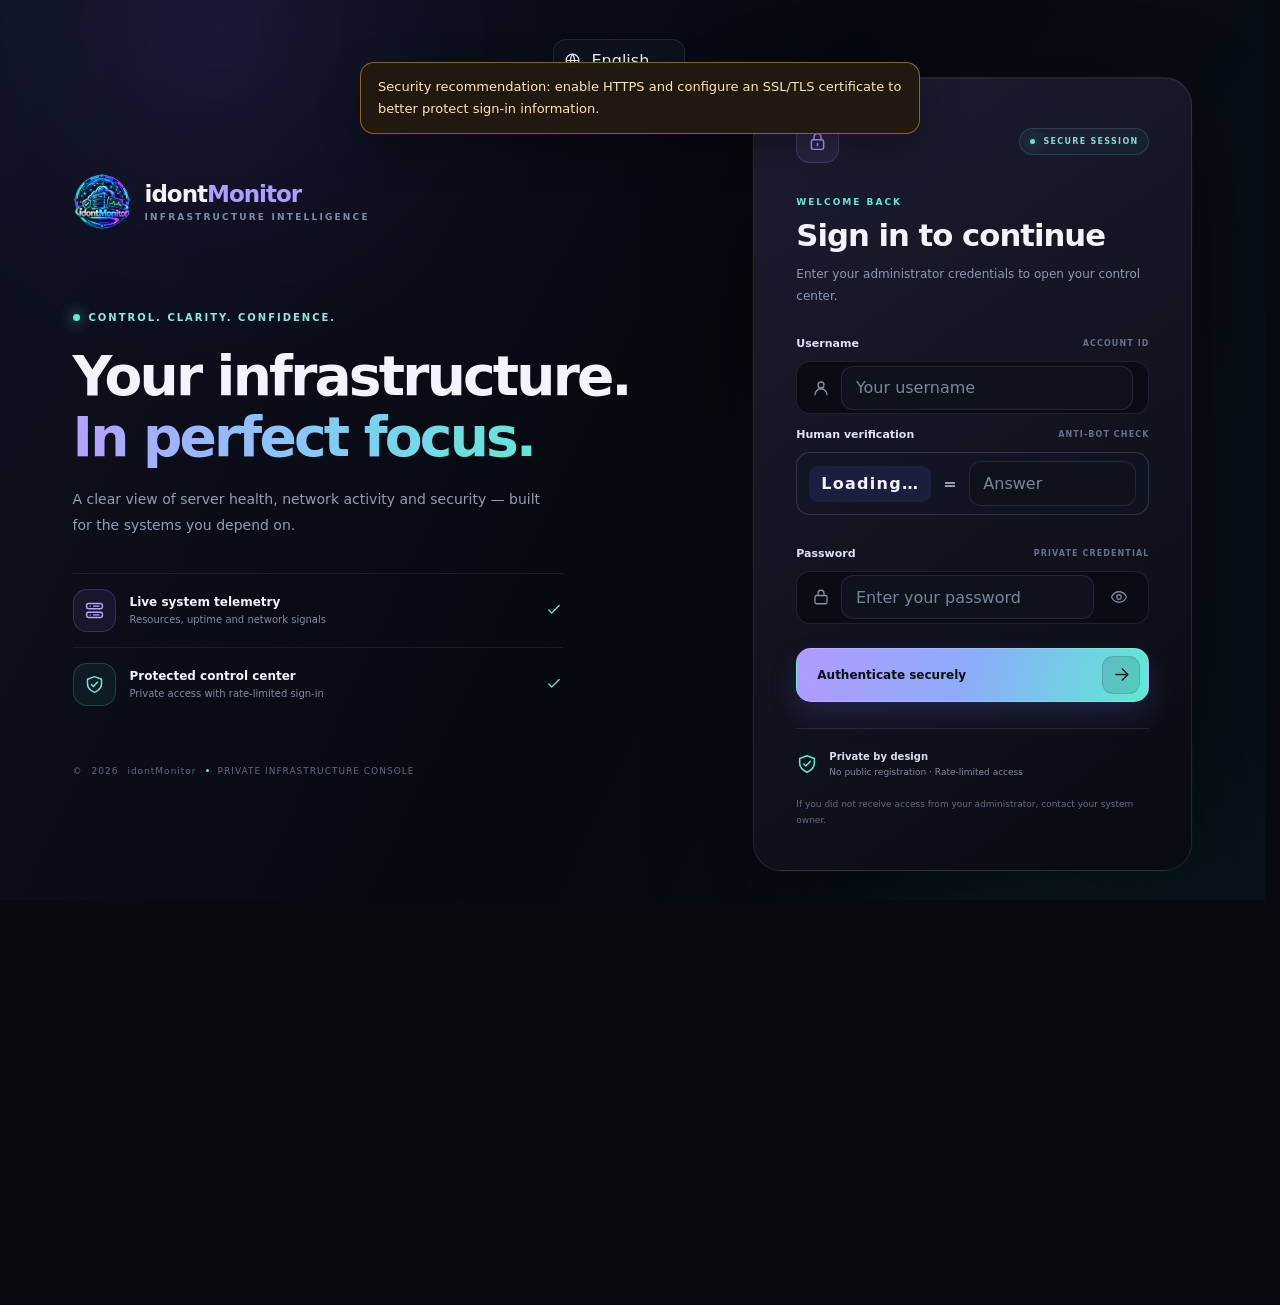
==== commit 5af88f9e: "v2.3.6" ====
--- a/static/login.html
+++ b/static/login.html
@@ -5,7 +5,7 @@
 <meta name="viewport" content="width=device-width,initial-scale=1,viewport-fit=cover">
 <meta name="color-scheme" content="dark">
 <meta name="theme-color" content="#070910">
-<link rel="icon" type="image/svg+xml" href="/static/idontmonitor-mark.png?v=198">
+<link rel="icon" type="image/svg+xml" href="/static/idontmonitor-mark.png?v=2360">
 <title>Secure access · idontMonitor</title>
 <link rel="stylesheet" href="/static/style.css">
 </head>
@@ -14,10 +14,11 @@
 <div class="login-orb login-orb-one" aria-hidden="true"></div>
 <div class="login-orb login-orb-two" aria-hidden="true"></div>
 <label class="language-control login-language" for="languageSelect"><svg viewBox="0 0 24 24" aria-hidden="true"><circle cx="12" cy="12" r="9"/><path d="M3 12h18M12 3a15 15 0 0 1 0 18M12 3a15 15 0 0 0 0 18"/></svg><select id="languageSelect" aria-label="Select language"><option value="en">English</option><option value="fa">فارسی</option></select></label>
+<div id="httpSecurityNotice" class="http-security-notice" role="status" aria-live="polite" hidden></div>
 <main class="login-layout">
   <section class="login-story" aria-label="idontMonitor introduction">
     <a class="login-brand" href="/login" aria-label="idontMonitor home">
-      <span class="login-logo"><img src="/static/idontmonitor-mark.png?v=198" alt="idontMonitor logo" width="54" height="54"></span>
+      <span class="login-logo"><img src="/static/idontmonitor-mark.png?v=2360" alt="idontMonitor logo" width="54" height="54"></span>
       <span><strong>idont<span>Monitor</span></strong><small>INFRASTRUCTURE INTELLIGENCE</small></span>
     </a>
     <div class="story-copy">
@@ -43,6 +44,13 @@
     <form method="post" action="/login" id="loginForm" novalidate>
       <label for="username">Username <span>ACCOUNT ID</span></label>
       <div class="login-input-wrap"><svg viewBox="0 0 24 24" aria-hidden="true"><circle cx="12" cy="8" r="4"/><path d="M4 21a8 8 0 0 1 16 0"/></svg><input id="username" name="username" autocomplete="username" autocapitalize="none" spellcheck="false" required maxlength="128" placeholder="Your username"></div>
+      <label for="captchaAnswer">Human verification <span>ANTI-BOT CHECK</span></label>
+      <div class="login-captcha" aria-live="polite">
+        <span class="captcha-question" id="captchaQuestion">Loading…</span>
+        <span class="captcha-equals" aria-hidden="true">=</span>
+        <input id="captchaAnswer" name="captcha_answer" type="text" inputmode="numeric" pattern="[0-9]{1,3}" autocomplete="off" required maxlength="3" aria-label="Answer to human verification" placeholder="Answer">
+        <input id="captchaToken" type="hidden" name="captcha_token" value="">
+      </div>
       <label for="password">Password <span>PRIVATE CREDENTIAL</span></label>
       <div class="login-input-wrap"><svg viewBox="0 0 24 24" aria-hidden="true"><rect x="4" y="10" width="16" height="11" rx="2"/><path d="M8 10V7a4 4 0 0 1 8 0v3"/></svg><input id="password" name="password" type="password" autocomplete="current-password" required maxlength="1024" placeholder="Enter your password"><button class="password-toggle" type="button" id="togglePassword" aria-label="Show password" title="Show password"><svg viewBox="0 0 24 24" aria-hidden="true"><path d="M2 12s3.5-7 10-7 10 7 10 7-3.5 7-10 7S2 12 2 12Z"/><circle cx="12" cy="12" r="3"/></svg></button></div>
       <p id="error" class="login-error" role="alert" hidden></p>
@@ -52,13 +60,39 @@
     <p class="login-footnote">If you did not receive access from your administrator, contact your system owner.</p>
   </section>
 </main>
+<style>
+.http-security-notice{position:fixed;z-index:1000;top:max(62px,calc(env(safe-area-inset-top) + 52px));left:50%;transform:translateX(-50%);width:min(560px,calc(100vw - 32px));box-sizing:border-box;padding:13px 17px;border:1px solid rgba(245,183,77,.48);border-radius:14px;background:rgba(35,27,16,.96);color:#ffe5b1;box-shadow:0 14px 40px rgba(0,0,0,.3);font-size:13px;line-height:1.7;backdrop-filter:blur(16px);-webkit-backdrop-filter:blur(16px);opacity:1;transition:opacity .25s ease}
+.http-security-notice[hidden]{display:none}.http-security-notice.is-leaving{opacity:0}
+html[dir="rtl"] .http-security-notice{text-align:right}
+
+.login-captcha{display:flex;align-items:center;gap:12px;min-height:54px;margin:0 0 18px;padding:8px 12px;border:1px solid var(--border,rgba(148,163,184,.24));border-radius:14px;background:rgba(15,23,42,.22)}
+.captcha-question{display:inline-flex;align-items:center;justify-content:center;min-width:88px;min-height:36px;padding:0 12px;border-radius:9px;background:rgba(99,102,241,.12);font-weight:800;letter-spacing:.08em;font-variant-numeric:tabular-nums}
+.captcha-equals{opacity:.65;font-weight:700}
+.login-captcha input[type=text]{width:100%;min-width:0;flex:1;background:transparent;border:0;outline:0;color:inherit;font:inherit}
+.login-captcha input[type=text]::placeholder{color:var(--muted,#94a3b8)}
+</style>
 <script>
 const form=document.getElementById('loginForm');
 const button=form.querySelector('.login-submit');
 const errorBox=document.getElementById('error');
 document.getElementById('year').textContent=new Date().getFullYear();
+const httpNotice=document.getElementById('httpSecurityNotice');
+const httpNoticeText={en:'Security recommendation: enable HTTPS and configure an SSL/TLS certificate to better protect sign-in information.',fa:'پیشنهاد امنیتی: برای محافظت بهتر از اطلاعات ورود، HTTPS را فعال کنید و گواهی SSL/TLS را پیکربندی کنید.'};
+let httpNoticeTimer;
+function updateHttpNotice(){
+  if(location.protocol!=='http:'){httpNotice.hidden=true;return;}
+  const lang=document.getElementById('languageSelect')?.value||document.documentElement.lang||'en';
+  httpNotice.textContent=httpNoticeText[lang==='fa'?'fa':'en'];
+  httpNotice.hidden=false;httpNotice.classList.remove('is-leaving');
+  clearTimeout(httpNoticeTimer);
+  httpNoticeTimer=setTimeout(()=>{httpNotice.classList.add('is-leaving');setTimeout(()=>{httpNotice.hidden=true;httpNotice.classList.remove('is-leaving');},280);},5000);
+}
+document.getElementById('languageSelect')?.addEventListener('change',updateHttpNotice);
+updateHttpNotice();
+
 document.getElementById('togglePassword').addEventListener('click',()=>{const input=document.getElementById('password');const showing=input.type==='text';input.type=showing?'password':'text';const btn=document.getElementById('togglePassword');btn.setAttribute('aria-label',showing?'Show password':'Hide password');btn.title=showing?'Show password':'Hide password';});
-form.addEventListener('submit',async e=>{e.preventDefault();errorBox.hidden=true;if(!form.reportValidity())return;button.disabled=true;button.classList.add('is-loading');button.querySelector('.submit-label').textContent='Verifying credentials…';const body=new URLSearchParams(new FormData(form));try{const r=await fetch('/login',{method:'POST',body,redirect:'manual',credentials:'same-origin'});if(r.status===303||r.type==='opaqueredirect'){location.href='/';return}const data=await r.json().catch(()=>({detail:'Sign-in failed. Please try again.'}));errorBox.textContent=data.detail||'Sign-in failed. Please try again.';errorBox.hidden=false;}catch{errorBox.textContent='Unable to reach the server. Check your connection and try again.';errorBox.hidden=false;}finally{button.disabled=false;button.classList.remove('is-loading');button.querySelector('.submit-label').textContent='Authenticate securely';}});
+async function refreshCaptcha(){try{const r=await fetch('/api/login-challenge',{credentials:'same-origin',cache:'no-store'});if(!r.ok)return;const d=await r.json();document.getElementById('captchaQuestion').textContent=d.question;document.getElementById('captchaToken').value=d.token;document.getElementById('captchaAnswer').value='';}catch{}}
+form.addEventListener('submit',async e=>{e.preventDefault();errorBox.hidden=true;if(!form.reportValidity())return;button.disabled=true;button.classList.add('is-loading');button.querySelector('.submit-label').textContent=(document.documentElement.lang==='fa'?'در حال بررسی اطلاعات ورود…':'Verifying credentials…');const body=new URLSearchParams(new FormData(form));try{const r=await fetch('/login',{method:'POST',body,redirect:'manual',credentials:'same-origin'});if(r.status===303||r.type==='opaqueredirect'){location.href='/';return}const data=await r.json().catch(()=>({detail:'Sign-in failed. Please try again.'}));errorBox.textContent=data.detail||(document.documentElement.lang==='fa'?'ورود ناموفق بود. دوباره تلاش کنید.':'Sign-in failed. Please try again.');errorBox.hidden=false;await refreshCaptcha();}catch{errorBox.textContent=(document.documentElement.lang==='fa'?'ارتباط با سرور برقرار نشد. اتصال را بررسی و دوباره تلاش کنید.':'Unable to reach the server. Check your connection and try again.');errorBox.hidden=false;await refreshCaptcha();}finally{button.disabled=false;button.classList.remove('is-loading');button.querySelector('.submit-label').textContent=(document.documentElement.lang==='fa'?'ورود امن':'Authenticate securely');}});
 </script>
 <script src="/static/i18n.js"></script></body>
 </html>
--- a/static/style.css
+++ b/static/style.css
@@ -1,4 +1,3 @@
-@font-face{font-family:Vazirmatn;src:url("/static/fonts/Vazirmatn-Regular.ttf") format("truetype");font-weight:400;font-style:normal;font-display:swap}
 :root{color-scheme:dark;--bg:#080a10;--panel:#10141f;--panel2:#141a28;--theme-glow:rgba(181,160,255,.14);--line:rgba(172,185,220,.13);--text:#f1f4fb;--muted:#8792aa;--purple:#a78bfa;--mint:#5eead4;--blue:#7dd3fc;--pink:#f0abfc;--amber:#fbbf24;--red:#fb7185;--radius:22px;font-family:Inter,ui-sans-serif,system-ui,-apple-system,BlinkMacSystemFont,"Segoe UI",sans-serif}*{box-sizing:border-box}html{scroll-behavior:smooth}body{margin:0;min-height:100vh;background:radial-gradient(ellipse at 12% -10%,rgba(124,58,237,.16),transparent 35%),radial-gradient(ellipse at 95% 15%,rgba(20,184,166,.09),transparent 28%),var(--bg);color:var(--text);overflow-x:hidden}body:after{content:"";position:fixed;inset:0;pointer-events:none;opacity:.12;background-image:linear-gradient(rgba(255,255,255,.025) 1px,transparent 1px),linear-gradient(90deg,rgba(255,255,255,.025) 1px,transparent 1px);background-size:36px 36px;mask-image:linear-gradient(to bottom,black,transparent 85%);z-index:-1}.aurora{display:none}.glass{background:linear-gradient(145deg,color-mix(in srgb,var(--panel) 94%,white 6%),color-mix(in srgb,var(--bg) 90%,var(--panel) 10%));border:1px solid var(--line);box-shadow:0 18px 60px rgba(0,0,0,.2)}.shell{display:grid;grid-template-columns:250px minmax(0,1fr);gap:26px;max-width:1720px;margin:auto;padding:26px;min-height:100vh}.sidebar{position:sticky;top:26px;height:calc(100vh - 52px);min-height:580px;border-radius:26px;padding:22px 14px;display:flex;flex-direction:column;z-index:30}.brand{display:flex;align-items:center;gap:12px;padding:2px 9px 28px;color:inherit;text-decoration:none}.brand-mark{display:grid;place-items:center;width:45px;height:45px;border-radius:15px;background:linear-gradient(145deg,#8b5cf6,#2dd4bf);color:#080a10;font-size:29px;font-weight:900;box-shadow:0 8px 30px rgba(139,92,246,.22)}.brand b{display:block;font-size:16px;letter-spacing:-.5px}.brand small{display:block;color:var(--muted);font-size:8px;letter-spacing:1.8px;margin-top:5px}.sidebar nav{display:grid;gap:6px}.sidebar nav a{display:flex;align-items:center;gap:13px;padding:13px 14px;border:1px solid transparent;border-radius:14px;color:#9da8be;text-decoration:none;font-size:13px;transition:.2s}.sidebar nav a:hover{background:rgba(255,255,255,.035);color:white}.sidebar nav a.active{background:linear-gradient(100deg,rgba(167,139,250,.17),rgba(94,234,212,.055));border-color:rgba(167,139,250,.2);color:white;box-shadow:inset 3px 0 var(--purple)}.nav-icon{width:21px;text-align:center;color:var(--purple);font-size:18px}.sidebar-bottom{margin-top:auto;border-top:1px solid var(--line);padding:17px 8px 2px;display:flex;align-items:center;gap:8px;flex-wrap:wrap;font-size:10px;color:var(--muted)}.sidebar-bottom small{margin-left:auto}.dot,.live-pill i,.status-badge i{width:7px;height:7px;border-radius:50%;background:var(--mint);box-shadow:0 0 12px var(--mint);display:inline-block;flex:0 0 auto}.main{min-width:0;padding:4px 0 0}.topbar{display:flex;justify-content:space-between;align-items:center;gap:18px;margin:6px 2px 30px}.eyebrow{font-size:9px;letter-spacing:2px;color:var(--mint);font-weight:800;margin:0 0 10px}.topbar h1{font-size:clamp(28px,3vw,42px);letter-spacing:-1.8px;margin:0;font-weight:720}.muted{color:var(--muted);font-size:13px;margin:8px 0 0}.top-actions{display:flex;align-items:center;gap:9px}.live-pill,.status-badge{font-size:9px;letter-spacing:1px;border:1px solid rgba(94,234,212,.18);background:rgba(94,234,212,.055);color:var(--mint);padding:10px 12px;border-radius:99px;display:flex;gap:8px;align-items:center;white-space:nowrap}.live-pill i{width:6px;height:6px}.icon-btn,.ghost,.primary{border:1px solid var(--line);background:rgba(255,255,255,.035);color:var(--text);border-radius:12px;padding:11px 14px;cursor:pointer;font:inherit;transition:.18s}.icon-btn:hover,.ghost:hover{border-color:rgba(167,139,250,.55);background:rgba(167,139,250,.08)}button:focus-visible,a:focus-visible,input:focus-visible,select:focus-visible{outline:2px solid var(--mint);outline-offset:3px}button:active{transform:scale(.98)}.page-view[hidden]{display:none!important}.page-view{display:grid;gap:18px;align-content:start;min-width:0}.stats-grid{display:grid;grid-template-columns:repeat(4,minmax(0,1fr));gap:14px}.metric{position:relative;overflow:hidden;border-radius:21px;padding:20px;min-width:0;isolation:isolate}.metric:before{content:"";position:absolute;right:-35px;top:-48px;width:130px;height:130px;border-radius:50%;background:var(--accent);filter:blur(55px);opacity:.17;z-index:-1}.purple{--accent:var(--purple)}.mint{--accent:var(--mint)}.blue{--accent:var(--blue)}.pink{--accent:var(--pink)}.metric-head{display:flex;justify-content:space-between;align-items:center;font-size:9px;letter-spacing:1.1px;color:#a7b2c8;gap:6px}.metric-icon{font-size:20px;color:var(--accent)}.metric-value{display:flex;align-items:baseline;gap:5px;margin:23px 0 16px;min-width:0}.metric-value strong{font-size:clamp(28px,3vw,40px);letter-spacing:-1.8px;overflow-wrap:anywhere;font-weight:720}.metric-value em{font-size:13px;color:var(--accent);font-style:normal}.metric-value.compact strong{font-size:clamp(22px,2vw,30px)}.meter{height:5px;border-radius:99px;background:rgba(255,255,255,.07);overflow:hidden}.meter i{display:block;height:100%;width:0;background:var(--accent,var(--purple));border-radius:99px;box-shadow:0 0 14px var(--accent,var(--purple));transition:width .45s}.metric-foot{display:flex;justify-content:space-between;gap:8px;margin-top:12px;color:var(--muted);font-size:10px}.spark{width:calc(100% + 20px);height:32px;margin:12px -10px -10px}.spark path{fill:none;stroke:var(--accent);stroke-width:2.2;vector-effect:non-scaling-stroke;filter:drop-shadow(0 0 4px var(--accent))}.network-note{font-size:10px;color:var(--muted);margin-top:12px;line-height:1.6}.quota-mini,.quota-track{height:7px;border-radius:99px;background:rgba(255,255,255,.07);overflow:hidden;margin-top:12px}.quota-mini i,.quota-track i{display:block;height:100%;width:0;background:linear-gradient(90deg,var(--purple),var(--mint));border-radius:99px;transition:width .4s}.panel{border-radius:var(--radius);padding:24px;min-width:0}.panel-head{display:flex;justify-content:space-between;align-items:flex-start;gap:14px;margin-bottom:22px}.panel h2{font-size:19px;letter-spacing:-.55px;margin:0}.section-sub{color:var(--muted);font-size:11px;line-height:1.7;margin:7px 0 0}.status-badge{font-size:9px;padding:8px 10px}.host-info{display:grid;grid-template-columns:repeat(2,minmax(0,1fr));gap:0 26px}.host-info>div{display:flex;justify-content:space-between;align-items:center;gap:12px;padding:14px 0;border-bottom:1px solid rgba(255,255,255,.055);min-width:0}.host-info span{font-size:11px;color:var(--muted)}.host-info b{font-size:11px;font-weight:550;text-align:right;max-width:65%;overflow-wrap:anywhere}.host-footer{border-top:1px solid var(--line);padding-top:15px;margin-top:12px;display:flex;align-items:center;gap:8px;color:var(--muted);font-size:10px}.chart-wrap{height:330px;position:relative}.chart-wrap canvas,.traffic-chart-wrap canvas{width:100%;height:100%;display:block}.chart-empty{position:absolute;inset:0;display:grid;place-items:center;color:var(--muted);font-size:12px;pointer-events:none}.chart-foot{display:flex;justify-content:space-between;gap:12px;color:var(--muted);font-size:10px;margin-top:15px}.legend{font-size:10px;color:var(--muted);display:flex;align-items:center;gap:7px;white-space:nowrap}.legend i{width:8px;height:8px;border-radius:50%;display:inline-block;margin-left:5px}.legend-purple{background:var(--purple);box-shadow:0 0 9px var(--purple)}.legend-mint{background:var(--mint);box-shadow:0 0 9px var(--mint)}.resource-row{margin:23px 0}.resource-row-head{display:flex;justify-content:space-between;gap:12px;font-size:12px;margin-bottom:9px}.resource-row-head span{color:#b6c0d3}.resource-row-head b{font-weight:550}.note{font-size:10px;color:var(--muted);line-height:1.8;margin:17px 0 0}.traffic-panel{overflow:hidden}.period-chip{padding:7px 10px;border:1px solid var(--line);border-radius:99px;color:var(--mint);font-size:9px;letter-spacing:1px;white-space:nowrap}.traffic-total{display:flex;align-items:baseline;gap:10px;flex-wrap:wrap}.traffic-total strong{font-size:clamp(30px,3.5vw,44px);letter-spacing:-1.8px}.traffic-total span{color:var(--muted);font-size:12px}.quota-track{height:9px;margin:17px 0 20px}.traffic-stats{display:grid;grid-template-columns:repeat(3,minmax(0,1fr));gap:10px}.traffic-stats>div{padding:15px;border-radius:15px;background:rgba(255,255,255,.025);border:1px solid rgba(255,255,255,.055);min-width:0}.traffic-stats span{display:block;color:var(--muted);font-size:10px;margin-bottom:8px}.traffic-stats b{font-size:13px;overflow-wrap:anywhere}.traffic-cumulative{margin:18px 0}.traffic-chart-wrap{height:120px;margin-top:20px}.settings-form{display:grid;gap:11px;max-width:680px}.settings-form label{font-size:12px;color:#dce4f3;margin-top:7px}.settings-form label span{display:block;color:var(--muted);font-size:10px;margin-top:5px;line-height:1.6}.settings-form input,.settings-form select{width:100%;min-height:46px;border:1px solid var(--line);border-radius:13px;background:#0c111c;color:var(--text);padding:12px 13px;font:inherit}.settings-form input:focus,.settings-form select:focus{border-color:var(--purple);outline:none;box-shadow:0 0 0 3px rgba(167,139,250,.1)}.form-actions{display:flex;align-items:center;gap:12px;flex-wrap:wrap;margin-top:9px}.primary{background:linear-gradient(110deg,#a78bfa,#5eead4);color:#071014;border:0;font-weight:800;padding:13px 17px}.form-actions span{font-size:11px;color:var(--mint)}.security-summary{padding:14px 16px;border:1px solid var(--line);border-radius:14px;background:rgba(255,255,255,.025);font-size:12px;font-weight:650;margin:0 0 12px}.security-summary.all-good{color:var(--mint);border-color:rgba(94,234,212,.22)}.security-summary.has-warning{color:var(--amber);border-color:rgba(251,191,36,.24)}.security-summary.has-unknown{color:var(--purple)}.security-list{display:grid;grid-template-columns:repeat(2,minmax(0,1fr));gap:10px}.security-list .security-item{display:flex;align-items:flex-start;gap:12px;margin:0;padding:15px;border:1px solid rgba(255,255,255,.06);background:rgba(255,255,255,.018);border-radius:15px}.security-state{width:30px;height:30px;display:grid;place-items:center;border-radius:10px;flex:0 0 auto;font-weight:800}.security-state.pass{color:var(--mint);background:rgba(94,234,212,.1)}.security-state.warn{color:var(--amber);background:rgba(251,191,36,.1)}.security-state.unknown{color:var(--purple);background:rgba(167,139,250,.1)}.security-item b{display:block;font-size:12px}.security-item small{display:block;color:var(--muted);font-size:10px;line-height:1.7;margin-top:5px}footer{display:flex;justify-content:space-between;gap:12px;flex-wrap:wrap;color:var(--muted);font-size:10px;padding:24px 4px 10px}.mobile-top{display:none}.nav-backdrop{position:fixed;inset:0;z-index:49;background:rgba(3,5,12,.72);backdrop-filter:blur(7px);-webkit-backdrop-filter:blur(7px)}.nav-backdrop[hidden]{display:none!important}.toast{position:fixed;bottom:24px;left:50%;transform:translate(-50%,20px);opacity:0;pointer-events:none;background:#151d2b;border:1px solid var(--line);border-radius:13px;padding:13px 17px;color:var(--text);font-size:12px;box-shadow:0 18px 55px #0008;transition:.2s;z-index:80;max-width:90vw}.toast.show{opacity:1;transform:translate(-50%,0)}
 @media(max-width:1250px){.shell{grid-template-columns:220px minmax(0,1fr);gap:18px;padding:18px}.stats-grid{grid-template-columns:repeat(2,minmax(0,1fr))}}
 @media(max-width:760px){.shell{display:block;padding:0 13px 25px}.mobile-top{display:flex;align-items:center;justify-content:space-between;position:sticky;top:0;z-index:45;padding:calc(10px + env(safe-area-inset-top)) 14px 10px;margin:0 -13px 19px;border-width:0 0 1px;border-radius:0;background:rgba(8,10,16,.91);backdrop-filter:blur(18px)}.mobile-top .brand{padding:0;gap:9px}.mobile-top .brand-mark{width:36px;height:36px;border-radius:12px;font-size:23px}.mobile-top .brand b{font-size:14px}.mobile-top .brand small{font-size:7px}.sidebar{display:flex;position:fixed;top:0;bottom:0;left:auto;right:0;width:min(84vw,340px);height:100dvh;min-height:0;max-height:100dvh;overflow-y:auto;overscroll-behavior:contain;padding:calc(20px + env(safe-area-inset-top)) 16px calc(18px + env(safe-area-inset-bottom));border-radius:24px 0 0 24px;background:rgba(10,13,23,.985);box-shadow:-24px 0 80px #000b;z-index:60;transform:translateX(110%);visibility:hidden;pointer-events:none;transition:transform .24s ease,visibility .24s ease}.sidebar.open{transform:translateX(0);visibility:visible;pointer-events:auto}.sidebar.open~.main{pointer-events:none}.desktop-brand{display:flex;padding:2px 6px 25px}.sidebar nav{display:grid;grid-template-columns:minmax(0,1fr);gap:7px}.sidebar nav a{font-size:13px;padding:15px 13px;min-height:49px}.sidebar nav a.active{box-shadow:inset -3px 0 var(--purple);border-color:rgba(167,139,250,.25)}.sidebar-bottom{margin-top:auto;padding-top:18px}.main{padding:0}.topbar{align-items:flex-start;margin:5px 1px 20px;gap:9px}.topbar h1{font-size:29px}.topbar .muted{font-size:12px}.top-actions{gap:6px;flex-wrap:wrap;justify-content:flex-end}.live-pill{padding:8px;font-size:8px}.ghost{font-size:11px;padding:9px 10px}.icon-btn{padding:9px 11px}.stats-grid{grid-template-columns:repeat(2,minmax(0,1fr));gap:10px}.metric{padding:15px 13px 12px;border-radius:18px}.metric-head{font-size:8px;letter-spacing:.55px}.metric-icon{font-size:16px}.metric-value{margin:17px 0 13px}.metric-value strong{font-size:clamp(24px,7vw,34px)}.metric-value.compact strong{font-size:clamp(18px,5vw,25px)}.metric-foot{font-size:9px;gap:5px;flex-wrap:wrap}.panel{padding:17px;border-radius:19px}.panel h2{font-size:18px}.page-view{gap:12px}.host-info{grid-template-columns:1fr}.host-info>div{padding:11px 0}.chart-wrap{height:255px}.chart-foot{font-size:9px}.traffic-total strong{font-size:32px}.traffic-stats{gap:7px}.traffic-stats>div{padding:11px 9px}.traffic-stats span{font-size:9px}.traffic-stats b{font-size:12px}.traffic-chart-wrap{height:100px}.section-sub{font-size:10px}.settings-form input,.settings-form select{min-height:48px;font-size:16px}.security-list{grid-template-columns:1fr}.form-actions .primary{width:100%}footer{font-size:9px;padding-bottom:calc(20px + env(safe-area-inset-bottom))}}
@@ -290,7 +289,7 @@
 @media(max-width:480px){.tunnel-aggregate{padding:16px;border-radius:16px}.tunnel-card-actions{display:grid;grid-template-columns:repeat(2,minmax(0,1fr))}.tunnel-card-actions button{min-width:0;padding-inline:10px}}
 
 
-/* v1.9.9 native settings become branded, accessible toggle switches. */
+/* v2.0.0 native settings become branded, accessible toggle switches. */
 .toggle-row input[type="checkbox"],#page-operations input[type="checkbox"]{appearance:none;-webkit-appearance:none;position:relative;display:inline-block!important;flex:0 0 48px;width:48px!important;height:28px!important;min-width:48px;margin:0 0 0 auto!important;padding:0;border:1px solid rgba(148,163,184,.38);border-radius:999px;background:#273043;box-shadow:inset 0 2px 5px rgba(0,0,0,.24);cursor:pointer;vertical-align:middle;transition:background .2s,border-color .2s,box-shadow .2s}
 .toggle-row input[type="checkbox"]:before,#page-operations input[type="checkbox"]:before{content:"";position:absolute;top:3px;left:3px;width:20px;height:20px;border-radius:50%;background:#dbe4f0;box-shadow:0 2px 6px rgba(0,0,0,.28);transition:transform .2s cubic-bezier(.2,.75,.25,1),background .2s}
 .toggle-row input[type="checkbox"]:checked,#page-operations input[type="checkbox"]:checked{background:linear-gradient(100deg,#0d9488,#2dd4bf);border-color:#5eead4;box-shadow:0 0 0 3px rgba(45,212,191,.09),inset 0 2px 5px rgba(0,0,0,.12)}
@@ -304,7 +303,7 @@
 .boot-screen.boot-exit *{animation:none!important}
 @media(max-height:650px){.boot-logo-wrap{width:min(32vh,220px)!important}.boot-wordmark{font-size:clamp(25px,4vh,40px)!important}.boot-caption{margin-bottom:12px!important}.boot-track{margin-top:10px}}
 
-/* v1.9.9: clean, centered boot experience with robust mobile viewport handling. */
+/* v2.0.0: clean, centered boot experience with robust mobile viewport handling. */
 .boot-screen{min-height:100vh;min-height:100dvh;min-height:-webkit-fill-available;padding:clamp(20px,5vh,56px) 22px calc(22px + env(safe-area-inset-bottom));gap:0;justify-content:center;overscroll-behavior:contain}
 .boot-screen:after{opacity:.08;background-size:44px 44px}
 .boot-logo-wrap{width:min(38vw,250px);margin-bottom:10px}
@@ -317,7 +316,7 @@
 @media(max-width:760px){.boot-logo-wrap{width:min(58vw,230px)}.boot-orbit{width:min(65vw,255px)}.boot-orbit-b{width:min(72vw,285px)}.boot-caption{letter-spacing:1.7px;margin-bottom:20px}}
 @media(max-height:650px){.boot-logo-wrap{width:min(32vh,180px)}.boot-caption{margin-bottom:14px}.boot-track{margin-top:11px}}
 
-/* v1.9.9: branded form controls across every page (not browser-default widgets). */
+/* v2.0.0: branded form controls across every page (not browser-default widgets). */
 input:not([type=checkbox]):not([type=radio]):not([type=file]),select,textarea{color:var(--text,#eef3ff);background:rgba(7,12,24,.88);border:1px solid rgba(111,133,174,.28);border-radius:12px;padding:.72rem .85rem;min-height:42px;box-shadow:inset 0 1px 0 rgba(255,255,255,.025);outline:none;transition:border-color .18s,box-shadow .18s,background .18s}
 input:not([type=checkbox]):not([type=radio]):not([type=file]):focus,select:focus,textarea:focus{border-color:#36d8cf;box-shadow:0 0 0 3px rgba(54,216,207,.12);background:rgba(9,18,31,.98)}
 select{appearance:none;-webkit-appearance:none;background-image:linear-gradient(45deg,transparent 50%,#90a3c2 50%),linear-gradient(135deg,#90a3c2 50%,transparent 50%);background-position:calc(100% - 17px) 50%,calc(100% - 12px) 50%;background-size:5px 5px,5px 5px;background-repeat:no-repeat;padding-right:2.2rem}
@@ -325,7 +324,7 @@
 input::placeholder,textarea::placeholder{color:#7f8ca6;opacity:1}input[type=file]{color:var(--muted,#9ba8c2);max-width:100%}button{transition:transform .16s ease,border-color .16s ease,box-shadow .16s ease}button:not(:disabled):active{transform:translateY(1px)}
 @media(prefers-reduced-motion:reduce){button,.boot-screen,input,select,textarea{transition:none!important}}
 
-/* v1.9.9 clean branded boot screen and tunnel metadata chips */
+/* v2.0.0 clean branded boot screen and tunnel metadata chips */
 .boot-screen{background:#070b13;display:grid;place-items:center;padding:calc(24px + env(safe-area-inset-top,0px)) 20px calc(24px + env(safe-area-inset-bottom,0px));min-height:100vh;min-height:100dvh;min-height:-webkit-fill-available;transition:opacity .28s ease,visibility .28s ease}
 .boot-screen:before{inset:0;background:radial-gradient(ellipse at 50% 35%,rgba(42,214,205,.13),transparent 34%),radial-gradient(ellipse at 50% 65%,rgba(103,111,255,.12),transparent 48%);animation:none}
 .boot-screen:after{opacity:.07;background-size:42px 42px}
@@ -340,7 +339,7 @@
 @media(max-width:520px){.boot-shell{padding:24px 16px;width:min(100%,340px)}.boot-emblem{width:96px;height:96px;border-radius:27px}.boot-logo{width:58px;height:58px}.tunnel-card-dedicated{padding:.9rem}}
 @media(prefers-reduced-motion:reduce){.boot-screen:before,.boot-track i,.tunnel-card-dedicated{animation:none!important;transition:none!important}}
 
-/* v1.9.9: tunnel cards inherit the active theme tokens instead of fixed neon colors. */
+/* v2.0.0: tunnel cards inherit the active theme tokens instead of fixed neon colors. */
 #page-operations .tunnel-card-dedicated{background:linear-gradient(145deg,color-mix(in srgb,var(--panel) 94%,var(--accent) 6%),var(--panel));border:1px solid var(--line);box-shadow:0 12px 30px color-mix(in srgb,var(--text) 8%,transparent)}
 #page-operations .tunnel-card-dedicated:before{background:linear-gradient(90deg,var(--accent),var(--accent-2,var(--accent)));opacity:.9}
 #page-operations .tunnel-card-dedicated:after{background:color-mix(in srgb,var(--accent) 13%,transparent)}
@@ -348,3 +347,199 @@
 #page-operations .tunnel-config-chip{background:color-mix(in srgb,var(--accent-2,var(--accent)) 12%,var(--panel));border-color:color-mix(in srgb,var(--accent-2,var(--accent)) 38%,var(--line));color:var(--text)}
 #page-operations .tunnel-traffic-cell{background:color-mix(in srgb,var(--panel) 90%,var(--accent) 10%);border-color:var(--line)}
 #page-operations .tunnel-traffic-cell.rx{border-bottom-color:var(--accent)}#page-operations .tunnel-traffic-cell.tx{border-bottom-color:var(--accent-2,var(--accent))}
+
+/* v2.2.1 — VIP Midnight Emerald Glass: shared theme tokens, responsive surfaces, subtle motion */
+:root[data-theme-vip="true"]{--bg:#020b0a;--panel:#071815;--panel2:#0a211c;--line:#17433b;--theme-glow:rgba(33,214,139,.20)}
+:root[data-theme-vip="true"] body{background:radial-gradient(ellipse at 8% 5%,rgba(33,214,139,.14),transparent 32%),radial-gradient(ellipse at 95% 18%,rgba(48,190,164,.10),transparent 31%),radial-gradient(ellipse at 52% 100%,rgba(15,86,70,.16),transparent 48%),var(--bg)}
+:root[data-theme-vip="true"] .glass,:root[data-theme-vip="true"] .vps-action-card{background:linear-gradient(145deg,rgba(8,34,29,.72),rgba(2,13,11,.78));border-color:color-mix(in srgb,var(--mint) 16%,transparent);backdrop-filter:blur(22px) saturate(130%);-webkit-backdrop-filter:blur(22px) saturate(130%);box-shadow:0 18px 60px rgba(0,0,0,.24),inset 0 1px rgba(220,255,246,.035)}
+:root[data-theme-vip="true"] .metric,:root[data-theme-vip="true"] .panel,:root[data-theme-vip="true"] .bandwidth-card,:root[data-theme-vip="true"] .vps-action-card{position:relative;isolation:isolate;overflow:hidden}
+:root[data-theme-vip="true"] .metric:after,:root[data-theme-vip="true"] .panel:after,:root[data-theme-vip="true"] .bandwidth-card:after,:root[data-theme-vip="true"] .vps-action-card:after{content:"";position:absolute;inset:auto auto -54px -42px;width:135px;height:135px;border:1px solid color-mix(in srgb,var(--mint) 18%,transparent);border-radius:50%;box-shadow:0 0 34px color-mix(in srgb,var(--mint) 7%,transparent),inset 0 0 24px color-mix(in srgb,var(--mint) 4%,transparent);pointer-events:none;z-index:-1;animation:vip-orbit 9s ease-in-out infinite alternate}
+:root[data-theme-vip="true"] .panel:before{content:"";position:absolute;top:-60%;left:-35%;width:22%;height:220%;transform:rotate(22deg);background:linear-gradient(90deg,transparent,rgba(140,255,218,.035),transparent);pointer-events:none;animation:vip-sweep 13s ease-in-out infinite}
+@keyframes vip-orbit{from{transform:translate3d(0,0,0) scale(.94);opacity:.45}to{transform:translate3d(18px,-12px,0) scale(1.08);opacity:.9}}@keyframes vip-sweep{0%,35%{left:-35%;opacity:0}55%{opacity:1}85%,100%{left:120%;opacity:0}}
+.vip-theme-card b em,.vip-tag{font-style:normal;font-size:9px;letter-spacing:1px;padding:4px 7px;border-radius:999px;color:#d7fff1;background:rgba(33,214,139,.12);border:1px solid rgba(33,214,139,.28);box-shadow:0 0 18px rgba(33,214,139,.08)}.vip-preview{background:radial-gradient(circle at 20% 20%,#1e7c5a,#071815 58%,#020b0a)!important}.vip-preview i{border-color:#38e4a6!important;box-shadow:0 0 12px #24c98b}
+.vip-new{margin-left:auto;color:#caffed!important;background:rgba(33,214,139,.12)!important;border-color:rgba(33,214,139,.25)!important}
+.vps-page{gap:20px}.vps-hero{position:relative;overflow:hidden;min-height:225px;padding:clamp(24px,4vw,42px);display:flex;align-items:center;justify-content:space-between;gap:24px;border-radius:28px;isolation:isolate}.vps-hero:before{content:"";position:absolute;inset:0;background:radial-gradient(ellipse at 18% 25%,color-mix(in srgb,var(--mint) 14%,transparent),transparent 42%);z-index:-1}.vps-hero-orb{position:absolute;border:1px solid color-mix(in srgb,var(--mint) 20%,transparent);border-radius:50%;pointer-events:none;animation:vip-orbit 8s ease-in-out infinite alternate}.orb-a{width:240px;height:240px;right:16%;top:-130px}.orb-b{width:170px;height:170px;right:30%;bottom:-120px;animation-delay:-3s}.vps-hero-content{max-width:650px;z-index:1}.vps-hero h2{font-size:clamp(26px,3.2vw,42px);letter-spacing:-1.5px;margin:0;display:flex;align-items:center;gap:12px;flex-wrap:wrap}.vps-hero .section-sub{max-width:540px;font-size:13px}.vps-hero-meta{display:flex;gap:18px;flex-wrap:wrap;margin-top:24px;color:var(--muted);font-size:10px;letter-spacing:.3px}.vps-hero-meta span{display:flex;align-items:center;gap:8px}.vps-live-dot{width:7px;height:7px;border-radius:50%;background:var(--mint);box-shadow:0 0 12px var(--mint)}.vps-hero-mark{width:120px;flex:0 0 120px;color:var(--mint);filter:drop-shadow(0 0 20px color-mix(in srgb,var(--mint) 25%,transparent));opacity:.9}.vps-hero-mark svg{width:100%;fill:none;stroke:currentColor;stroke-width:1.4;stroke-linecap:round;stroke-linejoin:round}.vps-action-grid{display:grid;grid-template-columns:repeat(2,minmax(0,1fr));gap:16px}.vps-action-card{border-radius:23px;padding:24px;min-width:0;display:flex;flex-direction:column;align-items:flex-start;gap:10px;transition:transform .25s,border-color .25s,box-shadow .25s}.vps-action-card:hover{transform:translateY(-3px);border-color:color-mix(in srgb,var(--mint) 28%,var(--line));box-shadow:0 18px 50px rgba(0,0,0,.2),0 0 24px color-mix(in srgb,var(--mint) 6%,transparent)}.vps-action-icon{display:grid;place-items:center;width:52px;height:52px;border-radius:17px;border:1px solid color-mix(in srgb,var(--mint) 20%,transparent);background:color-mix(in srgb,var(--mint) 7%,transparent);color:var(--mint);margin-bottom:6px}.vps-action-icon svg{width:25px;height:25px;fill:none;stroke:currentColor;stroke-width:1.7;stroke-linecap:round;stroke-linejoin:round}.reboot-icon{color:var(--red);border-color:color-mix(in srgb,var(--red) 25%,transparent);background:color-mix(in srgb,var(--red) 8%,transparent)}.vps-action-card .eyebrow{margin:0;font-size:8px}.vps-action-card h3{font-size:20px;margin:0;letter-spacing:-.5px}.vps-action-card p:not(.eyebrow){font-size:12px;line-height:1.8;color:var(--muted);margin:0 0 8px;min-height:44px}.vps-action-card button{margin-top:auto}.vps-note{font-size:10px;line-height:1.7;color:var(--muted)}.vps-inline-status{border:1px solid var(--line);background:color-mix(in srgb,var(--panel) 70%,transparent);border-radius:15px;padding:14px 16px;font-size:11px;color:var(--muted)}.vps-modal-backdrop{position:fixed;inset:0;z-index:10000;background:rgba(0,5,5,.72);backdrop-filter:blur(14px);-webkit-backdrop-filter:blur(14px);display:grid;place-items:center;padding:18px}.vps-modal-backdrop[hidden]{display:none}.vps-modal{position:relative;width:min(100%,490px);max-height:min(90dvh,760px);overflow:auto;border-radius:26px;padding:30px;background:linear-gradient(145deg,color-mix(in srgb,var(--panel) 86%,var(--mint) 4%),color-mix(in srgb,var(--bg) 90%,var(--panel) 10%));box-shadow:0 35px 100px rgba(0,0,0,.55),0 0 45px color-mix(in srgb,var(--mint) 8%,transparent);animation:vps-modal-in .24s cubic-bezier(.2,.8,.2,1)}@keyframes vps-modal-in{from{opacity:0;transform:translateY(12px) scale(.98)}to{opacity:1;transform:translateY(0) scale(1)}}.vps-modal-close{position:absolute;right:16px;top:16px;font-size:22px;padding:6px 11px}.vps-modal-symbol{display:grid;place-items:center;width:52px;height:52px;border-radius:17px;color:var(--mint);background:color-mix(in srgb,var(--mint) 8%,transparent);border:1px solid color-mix(in srgb,var(--mint) 20%,transparent);margin-bottom:20px}.vps-modal-symbol svg{width:25px;height:25px;fill:none;stroke:currentColor;stroke-width:1.7;stroke-linecap:round;stroke-linejoin:round}.vps-modal h2{font-size:25px;margin:0;letter-spacing:-.8px}.vps-modal #vpsModalFields{display:grid;gap:13px;margin-top:22px}.vps-modal label{display:grid;gap:7px;font-size:11px;color:var(--muted)}.vps-modal input{width:100%;min-width:0;padding:13px 14px;border-radius:12px;border:1px solid var(--line);background:rgba(0,0,0,.18);color:var(--text);font:inherit}.vps-modal .vps-captcha{font:800 22px ui-monospace,monospace;letter-spacing:8px;text-align:center;color:var(--mint);padding:14px;border:1px dashed color-mix(in srgb,var(--mint) 30%,transparent);border-radius:13px;background:color-mix(in srgb,var(--mint) 4%,transparent)}.vps-modal-actions{display:flex;justify-content:flex-end;gap:10px;margin-top:22px}.vps-modal-message{font-size:11px;color:var(--muted);line-height:1.7}.vps-modal-message.error{color:var(--red)}.vps-modal-message.success{color:var(--mint)}
+@media(max-width:720px){.vps-hero{min-height:190px;padding:24px}.vps-hero-mark{width:70px;flex-basis:70px;opacity:.55}.vps-action-grid{grid-template-columns:1fr}.vps-action-card{padding:20px}.vps-action-card p:not(.eyebrow){min-height:0}.vps-modal{padding:25px 20px}.vps-hero h2{font-size:27px}}
+@media(prefers-reduced-motion:reduce){:root[data-theme-vip="true"] .metric:after,:root[data-theme-vip="true"] .panel:after,:root[data-theme-vip="true"] .bandwidth-card:after,:root[data-theme-vip="true"] .vps-action-card:after,:root[data-theme-vip="true"] .panel:before,.vps-modal{animation:none!important;transition:none!important}}
+.vps-confirm-check{display:flex!important;grid-template-columns:none!important;align-items:center;gap:10px!important;padding:12px;border:1px solid var(--line);border-radius:12px;background:color-mix(in srgb,var(--panel) 75%,transparent)}.vps-confirm-check input.custom-checkbox{appearance:none;-webkit-appearance:none;width:19px;height:19px;flex:0 0 19px;padding:0;border-radius:6px;border:1px solid color-mix(in srgb,var(--mint) 42%,var(--line));background:rgba(0,0,0,.2);display:grid;place-items:center;cursor:pointer}.vps-confirm-check input.custom-checkbox:checked{background:var(--mint);border-color:var(--mint)}.vps-confirm-check input.custom-checkbox:checked:after{content:'✓';font-size:13px;font-weight:900;color:var(--bg)}.vps-confirm-check span{font-size:11px;color:var(--muted)}
+
+/* v2.2.2 — mobile overflow, login layout and consistent theme surfaces */
+html{max-width:100%;overflow-x:hidden;scrollbar-gutter:stable}
+body{max-width:100%;overflow-x:clip}
+*,*::before,*::after{box-sizing:border-box}
+.shell,.main-content,.content,.page-view,.panel,.glass,.topbar,.login-layout,.login-story,.login-panel{min-width:0;max-width:100%}
+.page-view[hidden],section[hidden],article[hidden]{display:none!important}
+img,svg,canvas,video{max-width:100%}
+.panel,.metric,.vps-hero,.bandwidth-live,.login-panel{color:var(--text)}
+.panel,.metric,.vps-hero,.bandwidth-live{background-color:var(--panel);border-color:var(--line)}
+.panel :is(h1,h2,h3,h4,strong,b),.metric :is(h1,h2,h3,h4,strong,b){overflow-wrap:anywhere}
+.nav-icon,.new-badge{flex:0 0 auto}
+.new-badge{letter-spacing:.06em}
+.vip-tag{display:none!important}
+@media(max-width:850px){
+  .shell{display:block;width:100%;padding:0 12px 28px;overflow-x:clip}
+  .main-content,.main,.content{width:100%;min-width:0;max-width:100%}
+  .topbar{width:100%;min-width:0;gap:12px;flex-wrap:wrap}
+  .topbar>div:first-child{min-width:0;max-width:100%}
+  .topbar h1,.topbar h2,.topbar p{overflow-wrap:anywhere}
+  .top-actions{max-width:100%;flex-wrap:wrap;gap:8px}
+  .stats-grid,.stats-row,.metrics-grid{grid-template-columns:repeat(2,minmax(0,1fr))}
+  .panel,.metric,.vps-hero,.bandwidth-live{min-width:0;max-width:100%}
+  .panel-head,.section-head,.bandwidth-head{flex-wrap:wrap;min-width:0}
+  .table-wrap,.table-responsive{max-width:100%;overflow-x:auto}
+  .settings-form input,.settings-form select,.settings-form textarea{width:100%;min-width:0;max-width:100%}
+  .login-body{display:block;width:100%;min-height:100dvh;padding:calc(20px + env(safe-area-inset-top)) 16px calc(28px + env(safe-area-inset-bottom));overflow-x:clip}
+  .login-layout{display:flex;flex-direction:column;align-items:stretch;gap:24px;width:100%;max-width:520px;margin:0 auto}
+  .login-story,.login-panel{width:100%;min-width:0;max-width:100%}
+  .login-panel{padding:clamp(20px,5vw,30px);overflow-wrap:anywhere}
+  .story-copy h1{font-size:clamp(30px,8.2vw,44px);overflow-wrap:anywhere}
+  .login-heading h2{font-size:clamp(23px,6vw,30px);overflow-wrap:anywhere}
+}
+@media(max-width:480px){
+  .shell{padding-left:10px;padding-right:10px}
+  .mobile-top{width:100%;max-width:100%;gap:8px}
+  .brand{min-width:0;max-width:calc(100% - 54px)}
+  .brand small{letter-spacing:.8px}
+  .stats-grid,.stats-row,.metrics-grid,.bandwidth-cards{grid-template-columns:repeat(2,minmax(0,1fr))}
+  .metric{padding:13px 10px;overflow:hidden}
+  .metric strong{font-size:clamp(20px,5.4vw,30px);overflow-wrap:anywhere}
+  .panel{padding:16px 13px;border-radius:19px}
+  .panel-head h2{font-size:clamp(18px,5vw,23px)}
+  .form-actions{align-items:stretch;flex-direction:column}
+  .form-actions button{width:100%}
+  .login-body{padding-left:13px;padding-right:13px}
+  .login-feature-row{max-width:100%}
+  .login-feature-row>div:nth-child(2){min-width:0;overflow-wrap:anywhere}
+}
+@media(max-width:360px){
+  .stats-grid,.stats-row,.metrics-grid,.bandwidth-cards{grid-template-columns:minmax(0,1fr)}
+  .top-actions>*{max-width:100%}
+  .login-panel{padding:18px 14px}
+}
+/* Make themed surfaces inherit the selected palette instead of retaining green/blue leftovers. */
+body[class*="theme-"] .panel,body[class*="theme-"] .metric,body[class*="theme-"] .vps-hero,body[class*="theme-"] .bandwidth-live{border-color:var(--line)}
+/* Theme-aware surface override: every dashboard surface follows the active palette. */
+.glass,.panel.glass,.metric.glass,.vps-hero.glass,.ops-hero.glass,.bandwidth-live,.panel-inset,.tunnel-card,.service-card{background:linear-gradient(145deg,color-mix(in srgb,var(--panel) 96%,var(--purple) 4%),color-mix(in srgb,var(--bg) 82%,var(--panel) 18%));border-color:color-mix(in srgb,var(--line) 82%,var(--mint) 18%)}
+.nav-icon{color:var(--purple)}
+.nav-icon svg{stroke:currentColor}
+.new-badge{color:var(--mint);background:color-mix(in srgb,var(--mint) 10%,transparent);border-color:color-mix(in srgb,var(--mint) 35%,transparent)}
+
+/* v2.2.4: theme-aware VPS telemetry and mobile/login surface consistency */
+.vps-live-panel{background:linear-gradient(145deg,color-mix(in srgb,var(--panel) 92%,var(--accent) 3%),color-mix(in srgb,var(--bg) 88%,var(--panel) 12%));border-color:color-mix(in srgb,var(--accent) 18%,var(--line));}
+.vps-live-grid{display:grid;grid-template-columns:repeat(3,minmax(0,1fr));gap:12px;min-width:0}
+.vps-live-item{min-width:0;padding:17px;border-radius:17px;background:color-mix(in srgb,var(--panel) 80%,var(--bg) 20%);border:1px solid var(--line);display:grid;gap:10px}
+.vps-live-item small{font-size:9px;letter-spacing:.09em;color:var(--muted);overflow-wrap:anywhere}
+.vps-live-item strong{font-size:clamp(13px,1.3vw,17px);font-weight:650;overflow-wrap:anywhere;word-break:break-word;line-height:1.5}
+.vps-hero .vip-tag{font-size:10px;letter-spacing:.08em;padding:6px 9px;border-radius:10px;color:var(--mint);background:color-mix(in srgb,var(--mint) 10%,transparent);border:1px solid color-mix(in srgb,var(--mint) 25%,var(--line))}
+/* Shared surfaces follow selected theme variables instead of hard-coded green/navy fills. */
+:root .glass,:root .panel.glass,:root .metric.glass,:root .vps-action-card.glass,:root .vps-modal.glass{background:linear-gradient(145deg,color-mix(in srgb,var(--panel) 92%,var(--purple) 8%),color-mix(in srgb,var(--bg) 90%,var(--panel) 10%));border-color:var(--line)}
+@media(max-width:900px){.vps-live-grid{grid-template-columns:repeat(2,minmax(0,1fr))}}
+@media(max-width:560px){.vps-live-grid{grid-template-columns:1fr}.vps-live-item{padding:14px}.vps-hero{align-items:flex-start}.vps-hero-mark{display:none}.vps-hero h2{font-size:clamp(23px,7vw,29px);line-height:1.3}.vps-modal-backdrop{padding:10px;align-items:center}.vps-modal{width:100%;max-height:calc(100dvh - 20px);padding:24px 17px;border-radius:20px}.vps-modal-actions{flex-wrap:wrap}.vps-modal-actions button{flex:1 1 120px}}
+/* Login surfaces use the same theme palette as the authenticated dashboard. */
+.login-body{background:radial-gradient(ellipse at 10% 4%,color-mix(in srgb,var(--purple) 12%,transparent),transparent 38%),radial-gradient(ellipse at 92% 20%,color-mix(in srgb,var(--mint) 8%,transparent),transparent 34%),var(--bg);color:var(--text)}
+.login-panel{background:linear-gradient(145deg,color-mix(in srgb,var(--panel) 94%,var(--purple) 6%),color-mix(in srgb,var(--bg) 92%,var(--panel) 8%));border-color:var(--line)}
+.login-input-wrap{background:color-mix(in srgb,var(--bg) 78%,var(--panel) 22%);border-color:var(--line);color:var(--muted)}
+.login-input-wrap input{color:var(--text)}
+.login-assurance{border-color:var(--line);color:var(--mint)}
+
+/* v2.2.4: iOS-safe motion and localized VPS/login surfaces */
+.login-body{min-height:100vh;min-height:100dvh;padding-top:max(20px,env(safe-area-inset-top));padding-bottom:max(24px,env(safe-area-inset-bottom));overflow-x:clip}
+.login-layout,.login-panel,.login-story,.login-input-wrap{min-width:0;max-width:100%}
+.login-input-wrap input{min-width:0;width:100%;font-size:16px}
+.login-language{z-index:5;top:max(14px,env(safe-area-inset-top));inset-inline-end:max(14px,env(safe-area-inset-right))}
+.lang-fa .login-body,.login-body.lang-fa{direction:rtl}
+.lang-fa .login-panel,.login-body.lang-fa .login-panel{text-align:right}
+.lang-fa .login-input-wrap,.login-body.lang-fa .login-input-wrap{direction:rtl}
+.lang-fa .login-input-wrap input,.login-body.lang-fa .login-input-wrap input{text-align:right}
+.lang-fa .login-submit,.login-body.lang-fa .login-submit{direction:rtl}
+.lang-fa .login-story,.login-body.lang-fa .login-story{text-align:right}
+@media(max-width:850px){.login-layout{padding-inline:max(0px,env(safe-area-inset-left)) max(0px,env(safe-area-inset-right))}.login-story{width:100%}.login-panel{width:100%;box-sizing:border-box}.login-language{position:relative;display:flex;justify-content:flex-end;inset:auto;margin:0 auto 12px;max-width:520px}}
+@media(max-width:420px){.login-body{padding-inline:max(12px,env(safe-area-inset-left)) max(12px,env(safe-area-inset-right))}.login-panel{padding:clamp(18px,5vw,26px)}.login-heading h2{font-size:clamp(22px,6vw,30px)}.login-feature-row{gap:10px}.login-copyright{overflow-wrap:anywhere}}
+/* Keep interactive motion available on iPhone; only honor an explicit reduced-motion preference. */
+@media(prefers-reduced-motion:reduce){.page-view:not([hidden]),.login-orb,.login-grid,.boot-orbit,.boot-orbit-b{animation-duration:.01ms!important;animation-iteration-count:1!important;scroll-behavior:auto!important}}
+
+/* v2.2.6 — compact CAPTCHA control and consistent theme-aware VPS surfaces */
+.vps-captcha-wrap{display:grid;gap:8px;margin:10px 0 14px;min-width:0}
+.vps-captcha-wrap>label{font-size:12px;color:var(--text,#e8edf7)}
+.vps-captcha-row{display:grid;grid-template-columns:minmax(72px,auto) minmax(80px,1fr) auto;align-items:center;gap:9px;padding:9px;border:1px solid var(--line,rgba(148,163,184,.22));border-radius:13px;background:color-mix(in srgb,var(--panel,#101827) 70%,transparent)}
+.vps-captcha-row strong{display:grid;place-items:center;min-height:40px;padding:0 12px;border-radius:9px;background:color-mix(in srgb,var(--purple,#a78bfa) 12%,transparent);color:var(--text,#f4f7ff);font-variant-numeric:tabular-nums;letter-spacing:.06em}
+.vps-captcha-row input{width:100%;min-width:0;min-height:40px;border:1px solid var(--line,rgba(148,163,184,.22));border-radius:9px;background:var(--surface,#0c111c);color:var(--text,#f4f7ff);padding:8px 10px;font:inherit}
+.vps-captcha-wrap small{font-size:10px;line-height:1.6;color:var(--muted,#a5afc2)}
+.vps-captcha-row button{min-width:40px;min-height:40px;padding:8px}
+body[class*="theme-"] .vps-captcha-row,body[class*="theme-"] .vps-captcha-row input{border-color:var(--line)}
+@media(max-width:420px){.vps-captcha-row{grid-template-columns:1fr auto}.vps-captcha-row strong{grid-column:1/-1;min-height:34px}.vps-captcha-row input{grid-column:1}.vps-captcha-row button{grid-column:2;grid-row:2}}
+
+
+/* v2.2.9 — centralized theme surfaces: prevent hard-coded legacy colors from escaping the selected palette. */
+:root{--panel2:color-mix(in srgb,var(--panel) 78%,var(--bg));--surface-1:color-mix(in srgb,var(--panel) 90%,var(--bg));--surface-2:color-mix(in srgb,var(--panel) 74%,var(--bg));--control-bg:color-mix(in srgb,var(--panel) 80%,var(--bg));--text-soft:color-mix(in srgb,var(--text) 78%,var(--muted));--line-soft:color-mix(in srgb,var(--line) 76%,transparent);color-scheme:dark}
+.glass,.panel.glass,.sidebar.glass,.metric.glass,.ops-hero.glass{background:linear-gradient(145deg,color-mix(in srgb,var(--panel) 94%,var(--purple) 2%),color-mix(in srgb,var(--bg) 88%,var(--panel) 12%));border-color:var(--line);}
+.traffic-stats>div,.security-summary,.update-version,.update-state,.terminal-output,.update-log,.service-card,.tunnel-card,.project-card,.diagnostic-card,.audit-row,.alert-card,.backup-card,.theme-card,.account-card,.ops-kpi,.speed-results>div,.network-card,.traffic-history-wrap,.login-card,.login-panel,.modal-card,.vps-modal-card,.captcha-box{background:var(--surface-1);border-color:var(--line)}
+.settings-form input,.settings-form select,.settings-form textarea,input:not([type=checkbox]):not([type=radio]):not([type=file]),select,textarea,.terminal-output,.update-log{background-color:var(--control-bg);color:var(--text);border-color:var(--line)}
+.settings-form label,.settings-form label>span,.resource-row-head span,.metric-head,.section-sub,.note,.muted,.host-info span,.traffic-total span,.traffic-stats span,.footer-brand small,.footer-meta,.audit-row small,.empty-state,.form-hint{color:var(--muted)}
+.sidebar nav a{color:var(--text-soft)}.sidebar nav a:hover,.sidebar nav a.active{color:var(--text);background:color-mix(in srgb,var(--purple) 10%,var(--surface-1));border-color:color-mix(in srgb,var(--purple) 28%,var(--line))}
+.icon-btn,.ghost,.language-control,.period-chip,.update-state,.security-summary,.update-version,.traffic-stats>div,.host-info>div,.footer-links a,.service-list>div,.audit-list>div{border-color:var(--line)}
+.icon-btn,.ghost,.language-control,.footer-links a{background:color-mix(in srgb,var(--panel) 82%,transparent);color:var(--text)}
+.primary{background:linear-gradient(110deg,var(--purple),var(--mint));color:#071014}.primary:hover{filter:brightness(1.08)}
+input::placeholder,textarea::placeholder{color:var(--muted);opacity:.9}select option{background:var(--panel);color:var(--text)}
+hr,.divider,.host-info>div,.footer-meta{border-color:var(--line)}
+.modal-backdrop,.vps-modal-backdrop{background:color-mix(in srgb,var(--bg) 78%,black 22%)}
+.toast{background:var(--panel);color:var(--text);border-color:var(--line)}
+.status-badge,.live-pill,.period-chip,.update-state.good{border-color:color-mix(in srgb,var(--mint) 30%,var(--line));background:color-mix(in srgb,var(--mint) 7%,var(--surface-1))}
+[data-theme-vip="true"] .glass,[data-theme-vip="true"] .panel.glass,[data-theme-vip="true"] .sidebar.glass{box-shadow:0 18px 60px rgba(0,0,0,.24),0 0 0 1px rgba(40,229,160,.035),0 0 32px var(--theme-glow)}
+@media(prefers-reduced-motion:reduce){*,*::before,*::after{scroll-behavior:auto!important;animation-duration:.01ms!important;animation-iteration-count:1!important;transition-duration:.01ms!important}}
+
+/* Extend palette inheritance to utility cards and dynamic components added by JS. */
+[class*="-card"]:not(.theme-card),[class$="card"]:not(.theme-card),[class*="-item"],[class$="-item"],.service-row,.tunnel-row,.project-row,.audit-row,.diagnostic-row,.alert-row,.theme-option,.theme-preview,.setting-group,.preference-group,.vps-summary-card,.account-summary-card,.traffic-detail-card{background:var(--surface-1);border-color:var(--line);color:var(--text)}
+[class*="-card"] p,[class$="card"] p,[class*="-item"] p,[class$="-item"] p,.service-row small,.tunnel-row small,.project-row small,.audit-row small{color:var(--muted)}
+
+
+/* v2.2.9 — all panel surfaces inherit the selected theme palette. */
+:root{--surface-raised:color-mix(in srgb,var(--panel) 84%,var(--purple) 5%);--surface-inset:color-mix(in srgb,var(--bg) 62%,var(--panel) 38%);--surface-1:color-mix(in srgb,var(--panel) 90%,var(--bg));--surface-2:color-mix(in srgb,var(--panel) 74%,var(--bg));--control-bg:color-mix(in srgb,var(--panel) 80%,var(--bg));--line-soft:color-mix(in srgb,var(--line) 76%,transparent)}
+.glass,.panel,.metric,.sidebar,.bandwidth-card,.service-card,.tunnel-card,.tunnel-card-dedicated,.project-card,.diagnostic-card,.backup-card,.account-card,.ops-kpi,.network-card,.traffic-history-wrap,.modal-card,.vps-modal-card,.captcha-box,.theme-card,.security-item,.audit-row,.diagnostic-row,.service-row,.tunnel-row,.project-row,.alert-row,.setting-group,.preference-group,.vps-summary-card,.account-summary-card,.traffic-detail-card{border-color:var(--line);color:var(--text)}
+.panel,.metric,.bandwidth-card,.service-card,.tunnel-card,.tunnel-card-dedicated,.project-card,.diagnostic-card,.backup-card,.account-card,.ops-kpi,.network-card,.traffic-history-wrap,.modal-card,.vps-modal-card,.captcha-box,.security-item,.audit-row,.diagnostic-row,.service-row,.tunnel-row,.project-row,.alert-row,.setting-group,.preference-group,.vps-summary-card,.account-summary-card,.traffic-detail-card{background:var(--surface-1)}
+.tunnel-card-dedicated{background:linear-gradient(145deg,var(--surface-raised),var(--surface-inset));box-shadow:0 14px 38px color-mix(in srgb,var(--bg) 55%,transparent);}
+.tunnel-card-dedicated:before{background:linear-gradient(90deg,var(--purple),var(--blue),var(--mint))}
+.tunnel-glyph{background:color-mix(in srgb,var(--purple) 18%,var(--surface-1));border-color:color-mix(in srgb,var(--purple) 35%,var(--line));color:var(--text)}
+.tunnel-identity h3,.tunnel-aggregate strong{color:var(--text)}
+.tunnel-project,.tunnel-state-line,.traffic-label,.traffic-source,.tunnel-evidence{color:var(--muted)}
+.tunnel-traffic-cell{background:var(--surface-2);border-color:var(--line)}
+.tunnel-traffic-cell.rx{border-bottom-color:var(--blue)}.tunnel-traffic-cell.tx{border-bottom-color:var(--purple)}
+.tunnel-aggregate{border-color:color-mix(in srgb,var(--mint) 24%,var(--line));background:linear-gradient(135deg,color-mix(in srgb,var(--panel) 92%,var(--mint) 5%),var(--surface-inset));box-shadow:inset 0 1px color-mix(in srgb,var(--text) 4%,transparent),0 12px 32px color-mix(in srgb,var(--bg) 55%,transparent)}
+.tunnel-aggregate span{color:var(--mint)}.tunnel-aggregate small{color:var(--muted)}
+input:not([type=checkbox]):not([type=radio]):not([type=file]),select,textarea,.settings-form input,.settings-form select,.settings-form textarea,.vps-captcha-row input{background:var(--control-bg)!important;color:var(--text)!important;border-color:var(--line)!important}
+input::placeholder,textarea::placeholder{color:var(--muted)!important}
+.terminal-output,.update-log{background:var(--surface-inset)!important;color:var(--text-soft)!important;border-color:var(--line)!important}
+.mobile-top{background:color-mix(in srgb,var(--bg) 90%,transparent)!important;border-color:var(--line)!important}
+.sidebar{background:linear-gradient(145deg,var(--surface-1),var(--surface-inset))}
+.theme-preview{background:var(--surface-inset)}
+.security-list .security-item{background:var(--surface-1);border-color:var(--line)}
+.host-info>div,.host-footer,.panel-inset,.form-divider{border-color:var(--line)}
+
+/* Preserve glass depth while sourcing every tint from the selected theme. */
+.glass,.panel.glass,.sidebar.glass,.metric.glass,.ops-hero.glass{background:linear-gradient(145deg,color-mix(in srgb,var(--surface-raised) 94%,transparent),color-mix(in srgb,var(--surface-inset) 88%,transparent));border-color:var(--line)}
+
+
+/* v2.3.6: repair mobile tunnel-card layout and prevent generic card rules from painting inner bands. */
+#page-operations .tunnel-grid{display:grid;grid-template-columns:repeat(auto-fit,minmax(min(100%,290px),1fr));align-items:stretch;gap:16px;min-width:0}
+#page-operations .tunnel-card-dedicated{box-sizing:border-box;width:100%;min-width:0;max-width:100%;display:flex;flex-direction:column;gap:0;padding:clamp(14px,3.2vw,20px);isolation:isolate}
+#page-operations .tunnel-card-dedicated > .tunnel-card-top,
+#page-operations .tunnel-card-dedicated > .tunnel-meta-chips,
+#page-operations .tunnel-card-dedicated > .tunnel-state-line,
+#page-operations .tunnel-card-dedicated > .tunnel-card-foot,
+#page-operations .tunnel-card-dedicated > .tunnel-card-actions{position:relative;z-index:1;box-sizing:border-box;width:100%;min-width:0;max-width:100%;background:transparent!important;border:0;box-shadow:none}
+#page-operations .tunnel-card-top{display:flex;align-items:flex-start;justify-content:space-between;gap:12px;flex-wrap:wrap}
+#page-operations .tunnel-brand{display:flex;flex:1 1 180px;align-items:center;min-width:0;gap:10px;justify-content:flex-start}
+#page-operations .tunnel-identity{flex:1 1 120px;min-width:0}
+#page-operations .tunnel-identity h3{max-width:100%;overflow-wrap:anywhere;word-break:break-word;line-height:1.45}
+#page-operations .tunnel-meta-chips{display:flex;flex-wrap:wrap;align-items:center;gap:8px;margin:.7rem 0 .25rem}
+#page-operations .tunnel-protocol-chip,#page-operations .tunnel-config-chip{box-sizing:border-box;max-width:100%;white-space:normal;overflow-wrap:anywhere;line-height:1.45}
+#page-operations .tunnel-state-line{display:flex;align-items:center;flex-wrap:wrap;gap:9px;margin:.8rem 0}
+#page-operations .tunnel-traffic-grid{display:grid;grid-template-columns:repeat(2,minmax(0,1fr));align-items:stretch;gap:10px;width:100%;min-width:0}
+#page-operations .tunnel-traffic-cell{box-sizing:border-box;display:flex;flex-direction:column;justify-content:space-between;gap:3px;min-width:0;max-width:100%;padding:clamp(10px,2.8vw,15px);overflow:hidden}
+#page-operations .traffic-label,#page-operations .traffic-total,#page-operations .traffic-rate{max-width:100%;overflow-wrap:anywhere;word-break:break-word}
+#page-operations .tunnel-card-foot{display:flex;align-items:flex-start;min-height:0;margin-top:.75rem;padding:0}
+#page-operations .traffic-source{display:block;max-width:100%;line-height:1.55;overflow-wrap:anywhere;word-break:break-word}
+#page-operations .tunnel-card-actions{display:grid;grid-template-columns:repeat(2,minmax(0,1fr));gap:10px;margin-top:1rem;padding:0}
+#page-operations .tunnel-card-actions button{box-sizing:border-box;min-width:0;max-width:100%;white-space:normal;overflow-wrap:anywhere;line-height:1.4}
+#page-operations .tunnel-card-dedicated > .tunnel-brandline{background:transparent!important}
+@media(max-width:420px){#page-operations .tunnel-card-top{align-items:flex-start}#page-operations .tunnel-glyph{width:38px;height:38px;flex-basis:38px;border-radius:12px}#page-operations .tunnel-traffic-grid{gap:8px}#page-operations .tunnel-card-actions{gap:8px}#page-operations .tunnel-card-actions button{padding-inline:8px;font-size:.74rem}}
